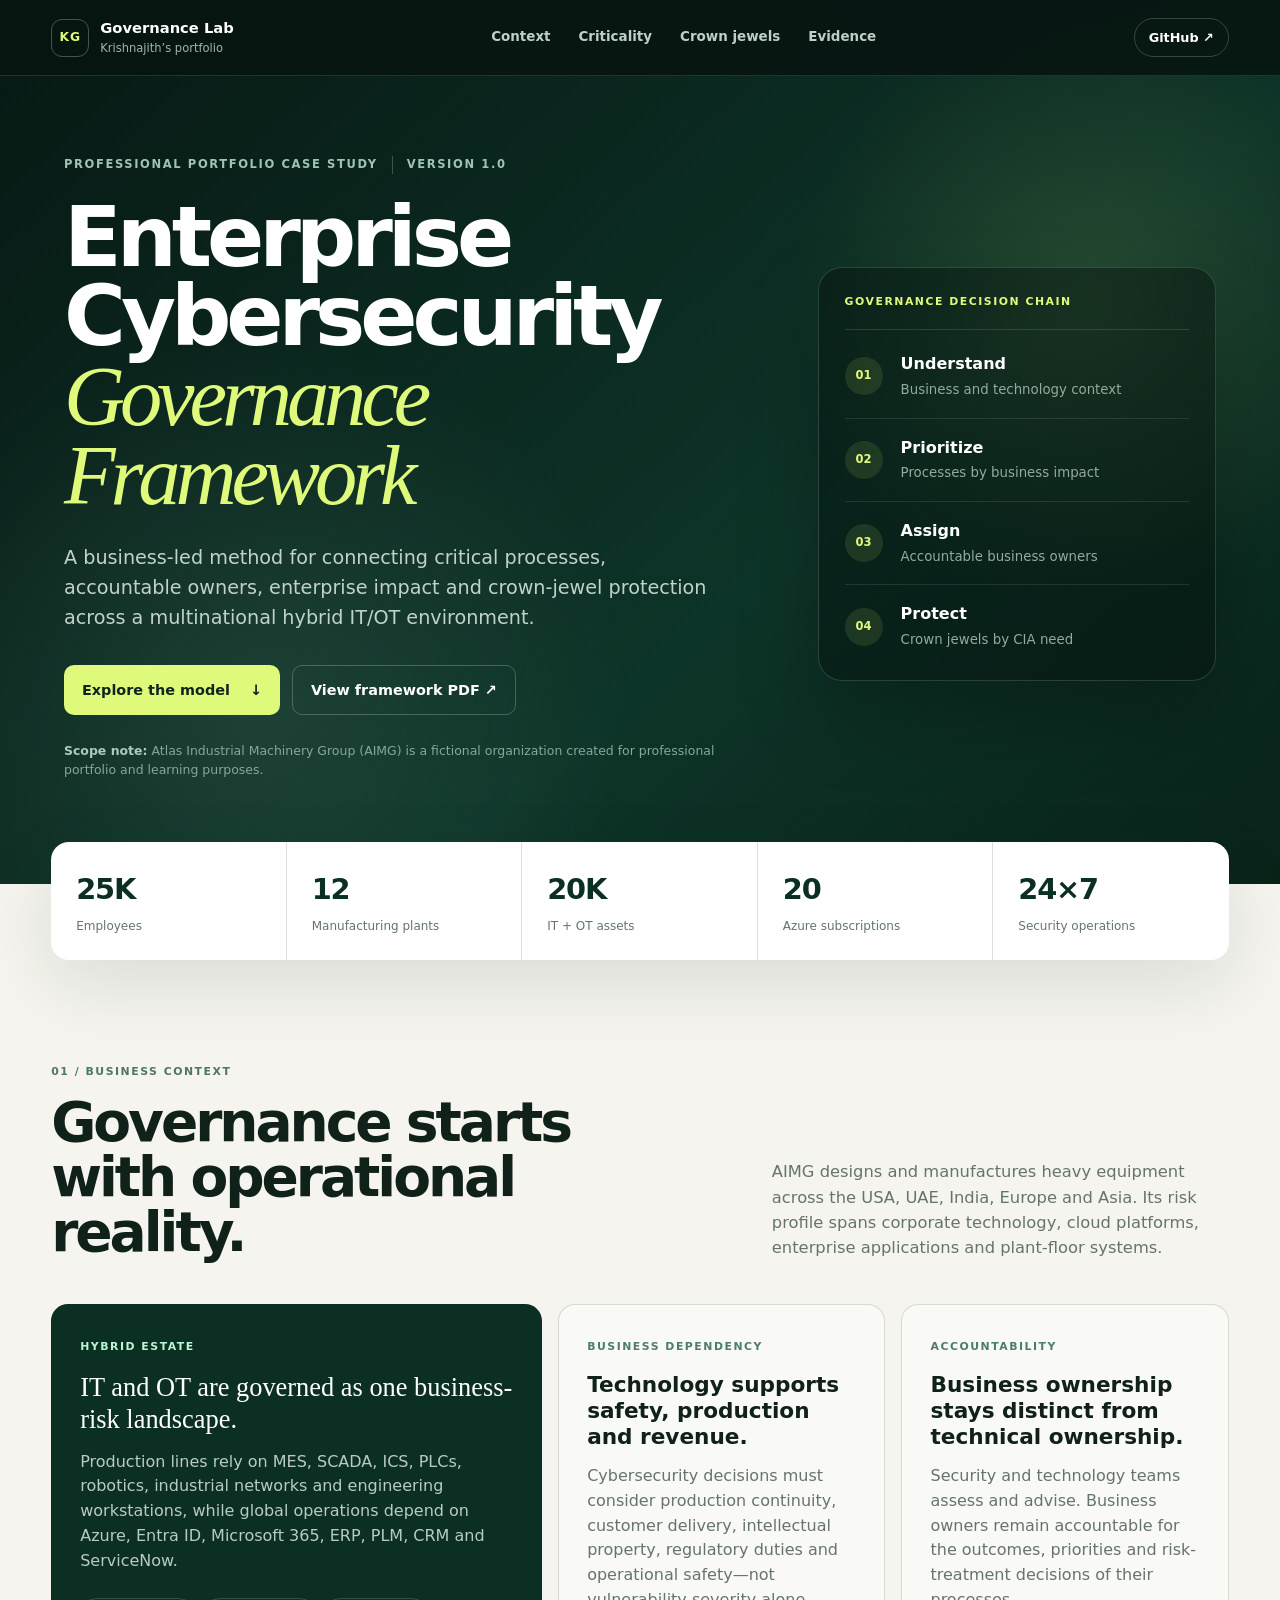
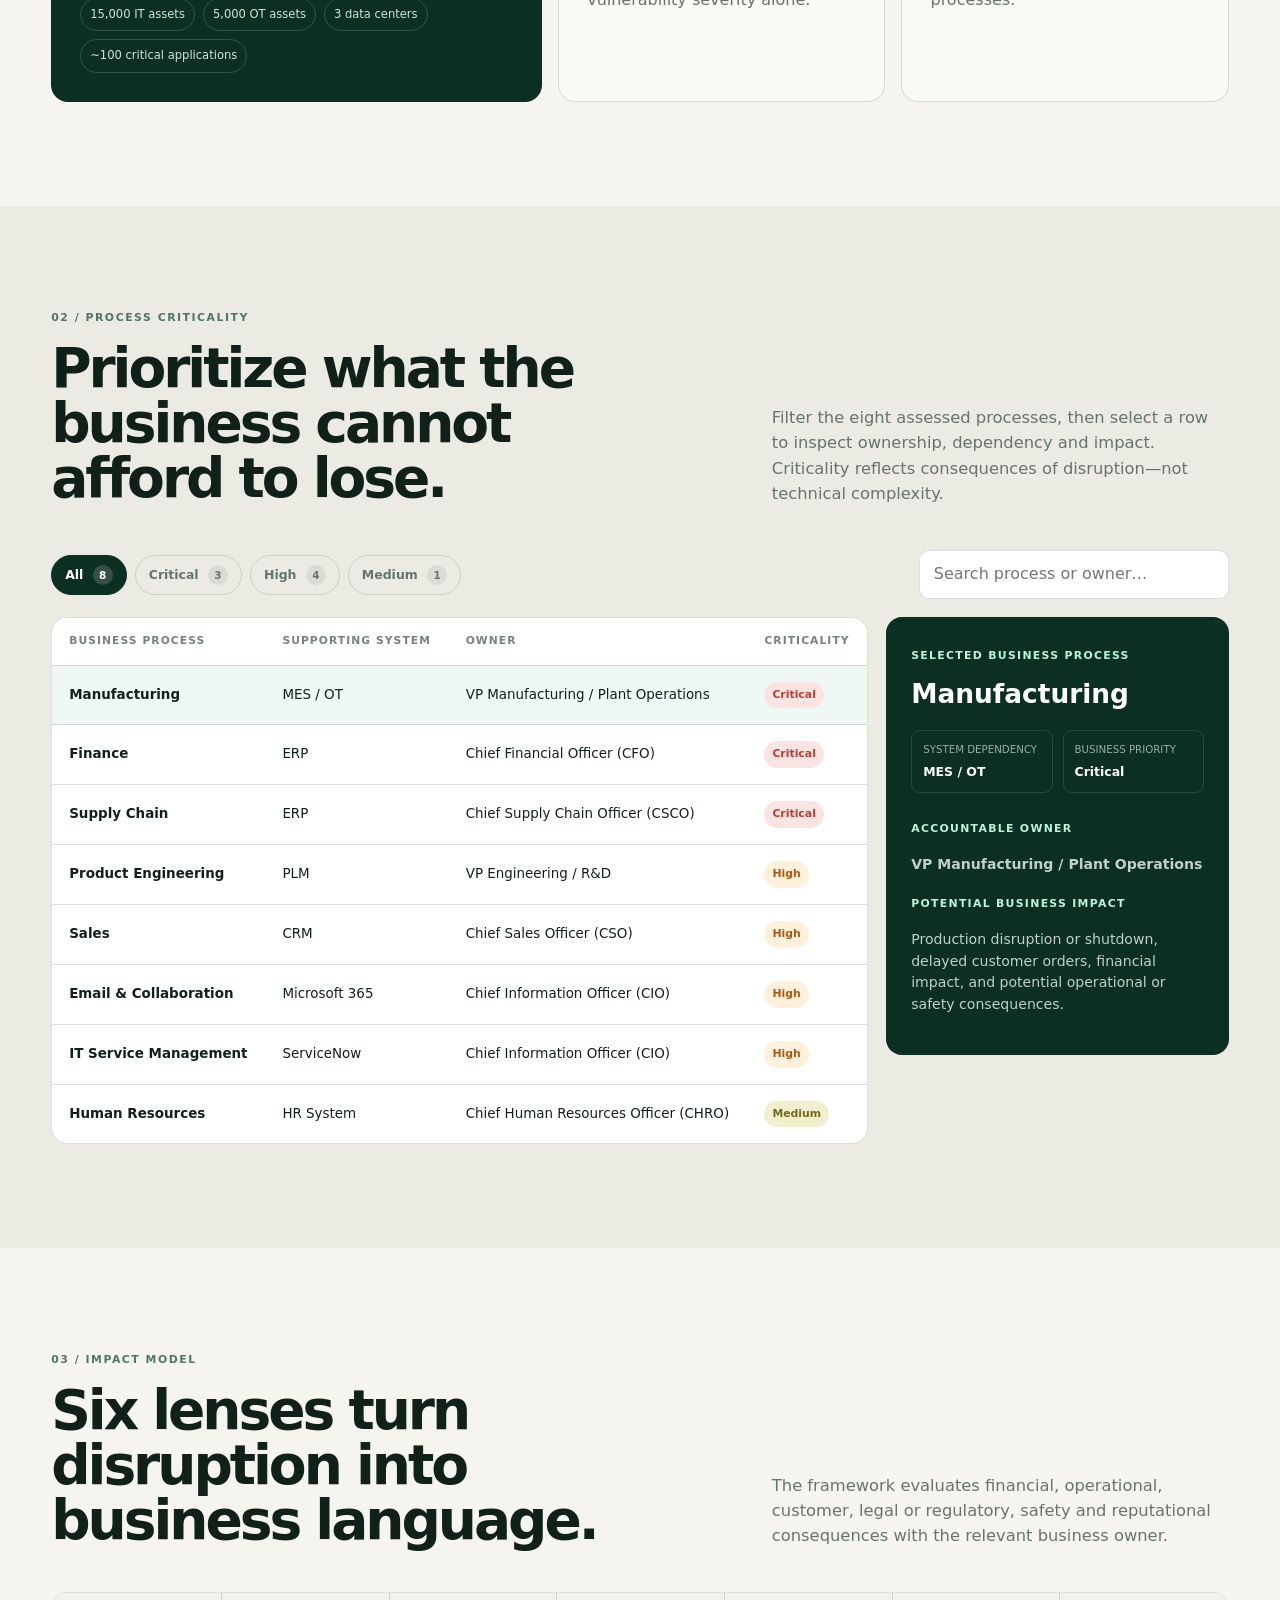
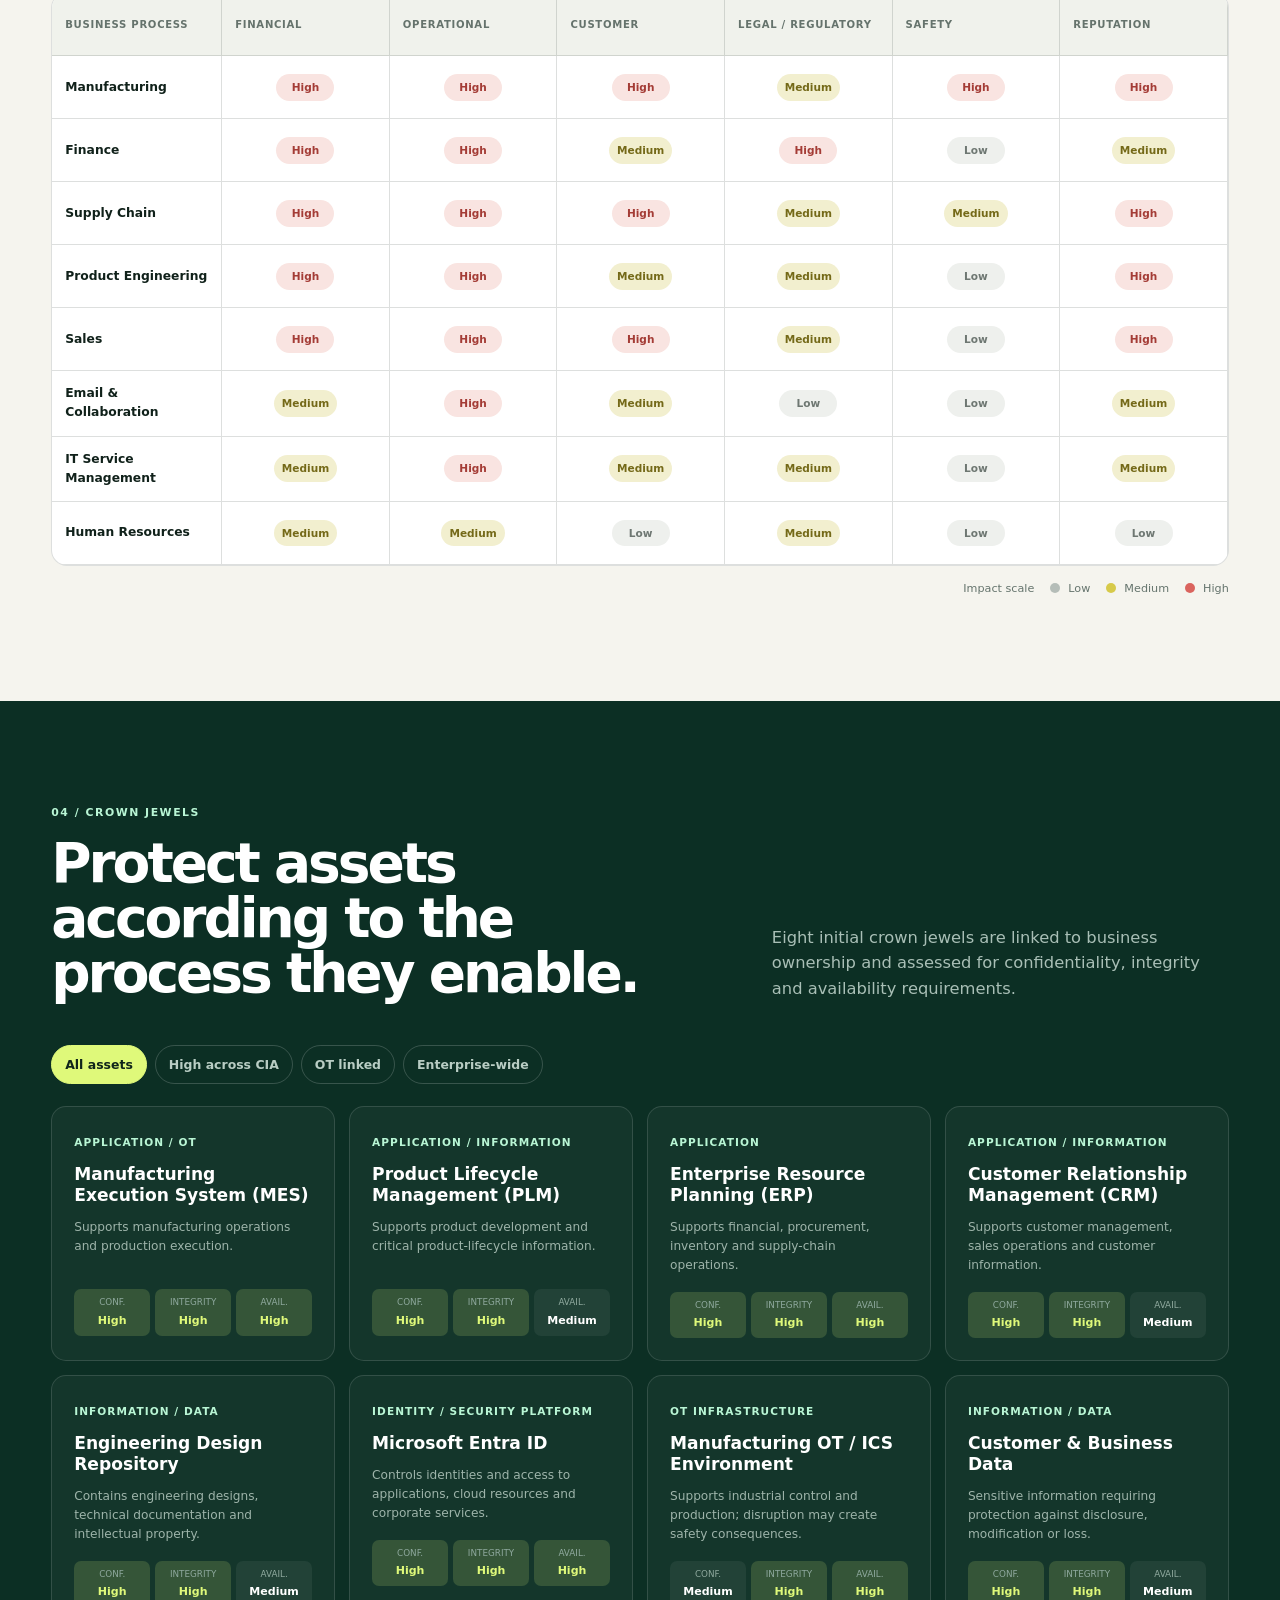
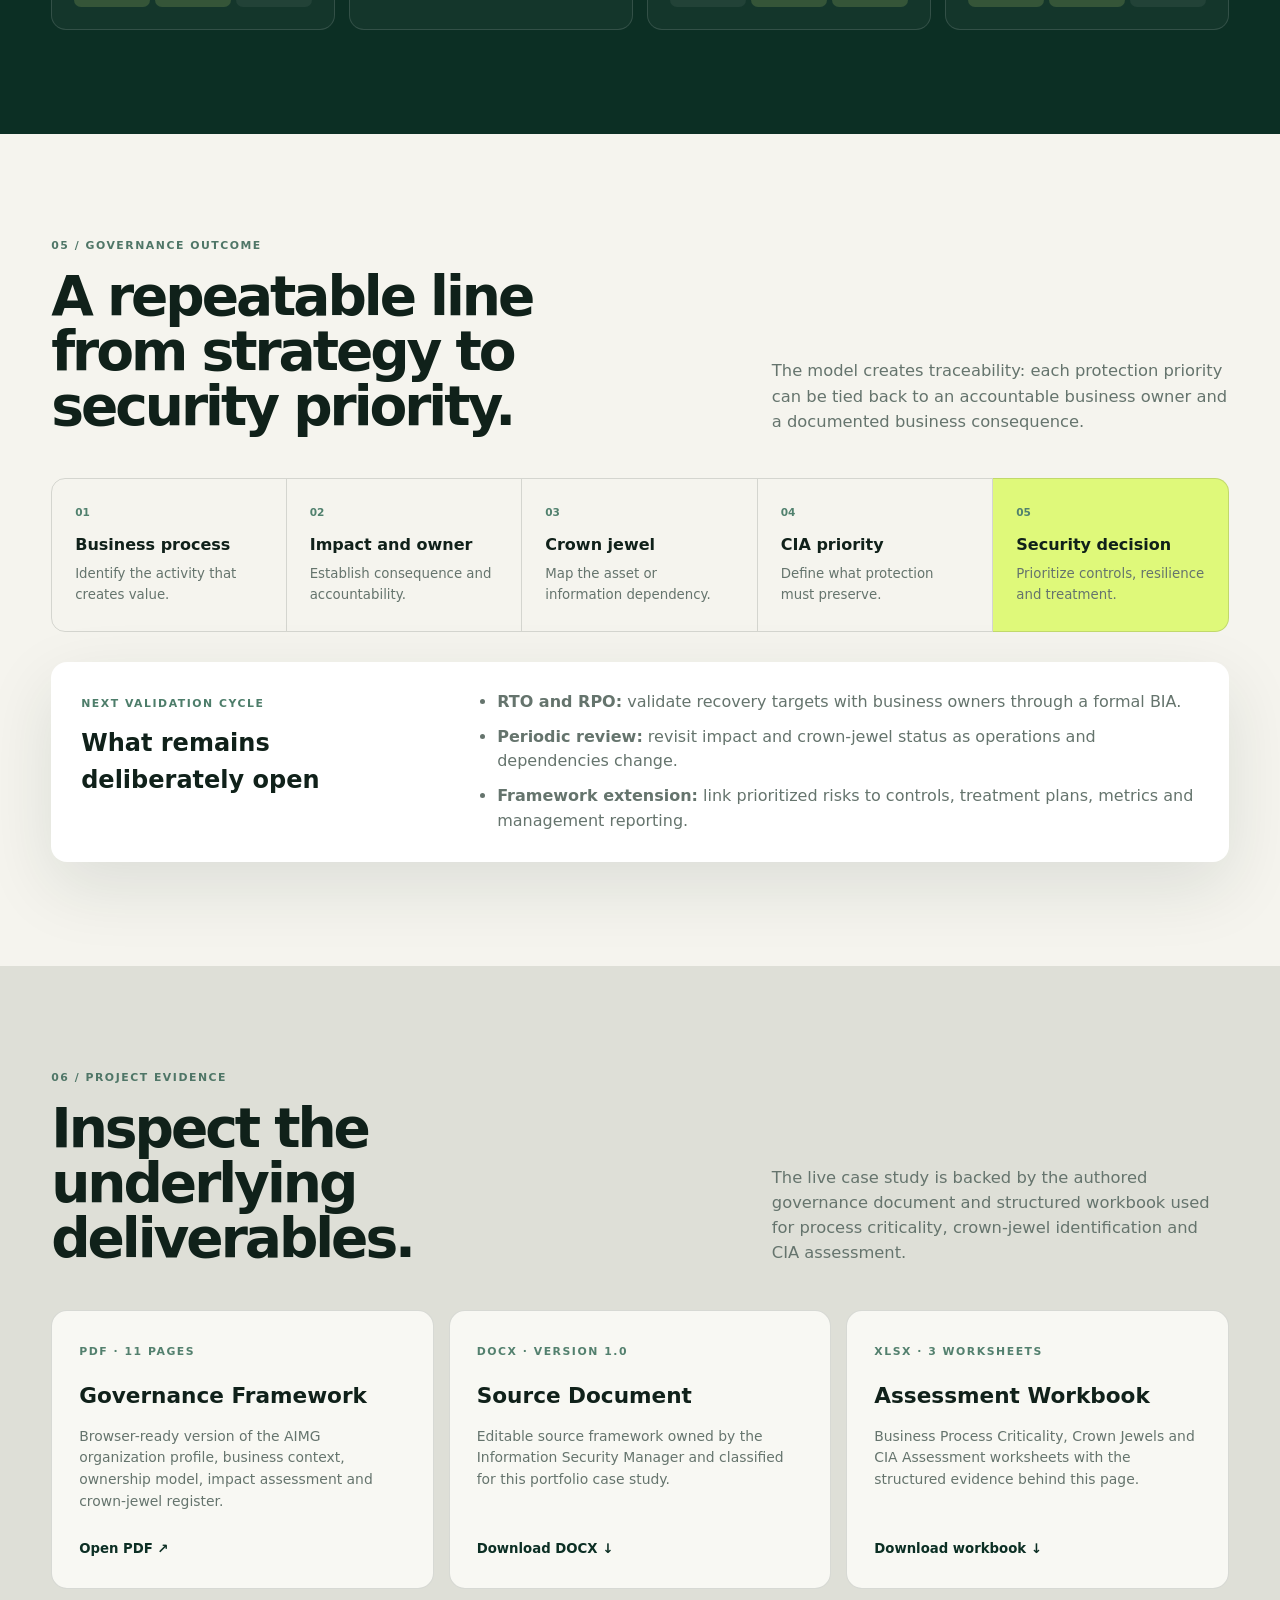
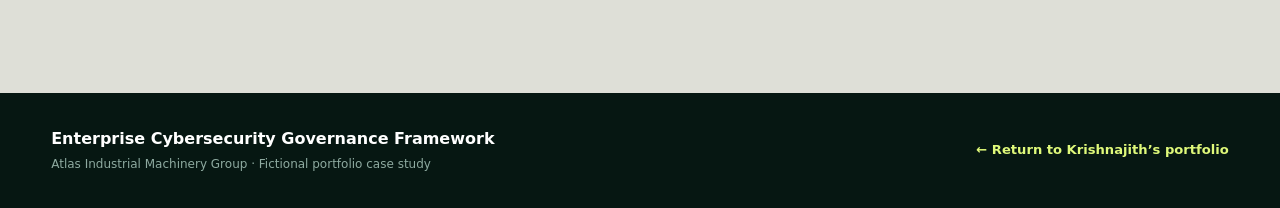
==== enterprise-cybersecurity-governance-framework/index.html @ 05ca14bf "Deploy AIMG cybersecurity governance case study" ====
<!doctype html>
<html lang="en">
<head>
  <meta charset="utf-8">
  <meta name="viewport" content="width=device-width, initial-scale=1">
  <meta name="description" content="Interactive enterprise cybersecurity governance case study for Atlas Industrial Machinery Group, a fictional multinational manufacturer with hybrid IT and OT operations.">
  <meta name="theme-color" content="#081612">
  <title>Enterprise Cybersecurity Governance Framework | AIMG</title>
  <link rel="stylesheet" href="styles.css">
</head>
<body>
  <a class="skip-link" href="#main">Skip to content</a>
  <header class="site-header">
    <a class="brand" href="../" aria-label="Return to Krishnajith's portfolio">
      <span class="brand-mark" aria-hidden="true">KG</span>
      <span><strong>Governance Lab</strong><small>Krishnajith’s portfolio</small></span>
    </a>
    <nav aria-label="Project navigation">
      <a href="#context">Context</a>
      <a href="#criticality">Criticality</a>
      <a href="#crown-jewels">Crown jewels</a>
      <a href="#evidence">Evidence</a>
    </nav>
    <a class="header-link" href="https://github.com/krishnajith-stack/krishnajith-cybersecurity-portfolio/tree/main/enterprise-cybersecurity-governance-framework" target="_blank" rel="noopener">GitHub ↗</a>
  </header>

  <main id="main">
    <section class="hero">
      <div class="hero-copy">
        <div class="eyebrow"><span>Professional portfolio case study</span><span>Version 1.0</span></div>
        <h1>Enterprise Cybersecurity <em>Governance Framework</em></h1>
        <p class="lede">A business-led method for connecting critical processes, accountable owners, enterprise impact and crown-jewel protection across a multinational hybrid IT/OT environment.</p>
        <div class="hero-actions">
          <a class="button primary" href="#criticality">Explore the model <span aria-hidden="true">↓</span></a>
          <a class="button secondary" href="evidence/AIMG_Enterprise_Cybersecurity_Governance_Framework_v1.0.pdf" target="_blank">View framework PDF ↗</a>
        </div>
        <p class="disclosure"><strong>Scope note:</strong> Atlas Industrial Machinery Group (AIMG) is a fictional organization created for professional portfolio and learning purposes.</p>
      </div>
      <aside class="hero-panel" aria-label="Framework summary">
        <div class="panel-label">Governance decision chain</div>
        <ol class="decision-chain">
          <li><span>01</span><div><strong>Understand</strong><small>Business and technology context</small></div></li>
          <li><span>02</span><div><strong>Prioritize</strong><small>Processes by business impact</small></div></li>
          <li><span>03</span><div><strong>Assign</strong><small>Accountable business owners</small></div></li>
          <li><span>04</span><div><strong>Protect</strong><small>Crown jewels by CIA need</small></div></li>
        </ol>
      </aside>
    </section>

    <section class="metrics" aria-label="Organization facts">
      <div><strong>25K</strong><span>Employees</span></div>
      <div><strong>12</strong><span>Manufacturing plants</span></div>
      <div><strong>20K</strong><span>IT + OT assets</span></div>
      <div><strong>20</strong><span>Azure subscriptions</span></div>
      <div><strong>24×7</strong><span>Security operations</span></div>
    </section>

    <section class="section" id="context">
      <div class="section-heading">
        <div><span class="section-index">01 / Business context</span><h2>Governance starts with operational reality.</h2></div>
        <p>AIMG designs and manufactures heavy equipment across the USA, UAE, India, Europe and Asia. Its risk profile spans corporate technology, cloud platforms, enterprise applications and plant-floor systems.</p>
      </div>
      <div class="context-grid">
        <article class="context-card featured">
          <span class="card-kicker">Hybrid estate</span>
          <h3>IT and OT are governed as one business-risk landscape.</h3>
          <p>Production lines rely on MES, SCADA, ICS, PLCs, robotics, industrial networks and engineering workstations, while global operations depend on Azure, Entra ID, Microsoft 365, ERP, PLM, CRM and ServiceNow.</p>
          <div class="tag-list"><span>15,000 IT assets</span><span>5,000 OT assets</span><span>3 data centers</span><span>~100 critical applications</span></div>
        </article>
        <article class="context-card">
          <span class="card-kicker">Business dependency</span>
          <h3>Technology supports safety, production and revenue.</h3>
          <p>Cybersecurity decisions must consider production continuity, customer delivery, intellectual property, regulatory duties and operational safety—not vulnerability severity alone.</p>
        </article>
        <article class="context-card">
          <span class="card-kicker">Accountability</span>
          <h3>Business ownership stays distinct from technical ownership.</h3>
          <p>Security and technology teams assess and advise. Business owners remain accountable for the outcomes, priorities and risk-treatment decisions of their processes.</p>
        </article>
      </div>
    </section>

    <section class="section tinted" id="criticality">
      <div class="section-heading">
        <div><span class="section-index">02 / Process criticality</span><h2>Prioritize what the business cannot afford to lose.</h2></div>
        <p>Filter the eight assessed processes, then select a row to inspect ownership, dependency and impact. Criticality reflects consequences of disruption—not technical complexity.</p>
      </div>
      <div class="toolbar" aria-label="Criticality filters">
        <div class="filter-group" role="group" aria-label="Filter processes by criticality">
          <button class="filter active" type="button" data-filter="All" aria-pressed="true">All <span>8</span></button>
          <button class="filter" type="button" data-filter="Critical" aria-pressed="false">Critical <span>3</span></button>
          <button class="filter" type="button" data-filter="High" aria-pressed="false">High <span>4</span></button>
          <button class="filter" type="button" data-filter="Medium" aria-pressed="false">Medium <span>1</span></button>
        </div>
        <label class="search"><span class="sr-only">Search processes</span><input id="process-search" type="search" placeholder="Search process or owner…" autocomplete="off"></label>
      </div>
      <div class="criticality-layout">
        <div class="table-wrap">
          <table>
            <thead><tr><th>Business process</th><th>Supporting system</th><th>Owner</th><th>Criticality</th></tr></thead>
            <tbody id="process-table"></tbody>
          </table>
          <p class="empty-state" id="empty-state" hidden>No processes match this view.</p>
        </div>
        <aside class="detail-panel" id="process-detail" aria-live="polite"></aside>
      </div>
    </section>

    <section class="section" id="impact">
      <div class="section-heading">
        <div><span class="section-index">03 / Impact model</span><h2>Six lenses turn disruption into business language.</h2></div>
        <p>The framework evaluates financial, operational, customer, legal or regulatory, safety and reputational consequences with the relevant business owner.</p>
      </div>
      <div class="impact-grid" id="impact-grid"></div>
      <div class="legend" aria-label="Impact scale"><span>Impact scale</span><i class="low"></i>Low<i class="medium"></i>Medium<i class="high"></i>High</div>
    </section>

    <section class="section dark-section" id="crown-jewels">
      <div class="section-heading">
        <div><span class="section-index">04 / Crown jewels</span><h2>Protect assets according to the process they enable.</h2></div>
        <p>Eight initial crown jewels are linked to business ownership and assessed for confidentiality, integrity and availability requirements.</p>
      </div>
      <div class="jewel-controls" role="group" aria-label="Filter crown jewels">
        <button class="jewel-filter active" type="button" data-jewel-filter="All" aria-pressed="true">All assets</button>
        <button class="jewel-filter" type="button" data-jewel-filter="Triple High" aria-pressed="false">High across CIA</button>
        <button class="jewel-filter" type="button" data-jewel-filter="OT" aria-pressed="false">OT linked</button>
        <button class="jewel-filter" type="button" data-jewel-filter="Enterprise-wide" aria-pressed="false">Enterprise-wide</button>
      </div>
      <div class="jewel-grid" id="jewel-grid"></div>
    </section>

    <section class="section">
      <div class="section-heading">
        <div><span class="section-index">05 / Governance outcome</span><h2>A repeatable line from strategy to security priority.</h2></div>
        <p>The model creates traceability: each protection priority can be tied back to an accountable business owner and a documented business consequence.</p>
      </div>
      <div class="outcome-flow" aria-label="Governance flow">
        <article><span>01</span><strong>Business process</strong><small>Identify the activity that creates value.</small></article>
        <article><span>02</span><strong>Impact and owner</strong><small>Establish consequence and accountability.</small></article>
        <article><span>03</span><strong>Crown jewel</strong><small>Map the asset or information dependency.</small></article>
        <article><span>04</span><strong>CIA priority</strong><small>Define what protection must preserve.</small></article>
        <article><span>05</span><strong>Security decision</strong><small>Prioritize controls, resilience and treatment.</small></article>
      </div>
      <div class="validation-card">
        <div><span class="card-kicker">Next validation cycle</span><h3>What remains deliberately open</h3></div>
        <ul>
          <li><strong>RTO and RPO:</strong> validate recovery targets with business owners through a formal BIA.</li>
          <li><strong>Periodic review:</strong> revisit impact and crown-jewel status as operations and dependencies change.</li>
          <li><strong>Framework extension:</strong> link prioritized risks to controls, treatment plans, metrics and management reporting.</li>
        </ul>
      </div>
    </section>

    <section class="section evidence" id="evidence">
      <div class="section-heading">
        <div><span class="section-index">06 / Project evidence</span><h2>Inspect the underlying deliverables.</h2></div>
        <p>The live case study is backed by the authored governance document and structured workbook used for process criticality, crown-jewel identification and CIA assessment.</p>
      </div>
      <div class="evidence-grid">
        <a class="evidence-card" href="evidence/AIMG_Enterprise_Cybersecurity_Governance_Framework_v1.0.pdf" target="_blank">
          <span class="file-type">PDF · 11 pages</span><h3>Governance Framework</h3><p>Browser-ready version of the AIMG organization profile, business context, ownership model, impact assessment and crown-jewel register.</p><strong>Open PDF ↗</strong>
        </a>
        <a class="evidence-card" href="evidence/AIMG_Enterprise_Cybersecurity_Governance_Framework_v1.0.docx" download>
          <span class="file-type">DOCX · Version 1.0</span><h3>Source Document</h3><p>Editable source framework owned by the Information Security Manager and classified for this portfolio case study.</p><strong>Download DOCX ↓</strong>
        </a>
        <a class="evidence-card" href="evidence/AIMG_Business_Process_Criticality.xlsx" download>
          <span class="file-type">XLSX · 3 worksheets</span><h3>Assessment Workbook</h3><p>Business Process Criticality, Crown Jewels and CIA Assessment worksheets with the structured evidence behind this page.</p><strong>Download workbook ↓</strong>
        </a>
      </div>
    </section>
  </main>

  <footer>
    <div><strong>Enterprise Cybersecurity Governance Framework</strong><span>Atlas Industrial Machinery Group · Fictional portfolio case study</span></div>
    <a href="../">← Return to Krishnajith’s portfolio</a>
  </footer>
  <script src="app.js"></script>
</body>
</html>
---- enterprise-cybersecurity-governance-framework/styles.css ----
:root{--ink:#10211a;--muted:#65746d;--paper:#f5f4ee;--white:#fff;--forest:#0c2f24;--forest-2:#123f31;--mint:#b9f6d5;--lime:#dff97a;--gold:#f6c453;--line:rgba(16,33,26,.14);--critical:#bb3d36;--high:#d77a1f;--medium:#8a7b22;--shadow:0 24px 70px rgba(18,47,37,.11);--max:1240px}
*{box-sizing:border-box}html{scroll-behavior:smooth}body{margin:0;background:var(--paper);color:var(--ink);font-family:Inter,ui-sans-serif,system-ui,-apple-system,BlinkMacSystemFont,"Segoe UI",sans-serif;line-height:1.55}a{color:inherit;text-decoration:none}button,input{font:inherit}.skip-link{position:fixed;left:12px;top:-60px;z-index:100;background:var(--lime);padding:10px 14px;border-radius:8px}.skip-link:focus{top:12px}.site-header{height:76px;display:flex;align-items:center;justify-content:space-between;gap:24px;padding:0 max(4vw,24px);border-bottom:1px solid rgba(255,255,255,.12);background:rgba(8,22,18,.94);backdrop-filter:blur(18px);color:#fff;position:absolute;top:0;left:0;right:0;z-index:20}.brand{display:flex;align-items:center;gap:11px}.brand-mark{display:grid;place-items:center;width:38px;height:38px;border:1px solid rgba(255,255,255,.26);border-radius:11px;color:var(--lime);font-size:.77rem;font-weight:900;letter-spacing:.08em}.brand strong,.brand small{display:block}.brand strong{font-size:.92rem}.brand small{color:#9fb5ac;font-size:.72rem}.site-header nav{display:flex;gap:28px;color:#bdd0c8;font-size:.84rem;font-weight:700}.site-header nav a:hover{color:var(--lime)}.header-link{border:1px solid rgba(255,255,255,.2);border-radius:999px;padding:9px 14px;font-size:.8rem;font-weight:800}.hero{min-height:760px;padding:156px max(5vw,32px) 92px;display:grid;grid-template-columns:minmax(0,1.25fr) minmax(330px,.75fr);gap:7vw;align-items:center;color:#fff;background:radial-gradient(circle at 85% 35%,rgba(223,249,122,.12),transparent 24%),radial-gradient(circle at 20% 80%,rgba(185,246,213,.1),transparent 30%),linear-gradient(138deg,#071813 0%,#0d3428 62%,#092319 100%);overflow:hidden}.hero-copy{max-width:850px}.eyebrow{display:flex;gap:14px;align-items:center;color:#9fc3b4;text-transform:uppercase;letter-spacing:.14em;font-size:.72rem;font-weight:850}.eyebrow span+span{border-left:1px solid rgba(255,255,255,.22);padding-left:14px}.hero h1{font-size:clamp(3.25rem,6.6vw,6.7rem);line-height:.94;letter-spacing:-.06em;margin:24px 0 28px;max-width:920px}.hero h1 em{font-family:Georgia,"Times New Roman",serif;font-weight:400;color:var(--lime)}.lede{font-size:clamp(1.03rem,1.5vw,1.25rem);max-width:760px;color:#c1d2cb}.hero-actions{display:flex;gap:12px;flex-wrap:wrap;margin:32px 0 26px}.button{display:inline-flex;gap:20px;align-items:center;justify-content:center;padding:13px 18px;border-radius:10px;font-weight:850;font-size:.9rem}.button.primary{background:var(--lime);color:#10251b}.button.secondary{border:1px solid rgba(255,255,255,.22);color:#fff}.disclosure{font-size:.78rem;color:#88a69a;max-width:680px}.disclosure strong{color:#aec9bd}.hero-panel{border:1px solid rgba(255,255,255,.15);border-radius:24px;padding:26px;background:rgba(3,14,10,.42);box-shadow:0 35px 80px rgba(0,0,0,.22)}.panel-label,.card-kicker,.section-index,.file-type{text-transform:uppercase;letter-spacing:.14em;font-size:.68rem;font-weight:900}.panel-label{color:var(--lime);padding-bottom:18px;border-bottom:1px solid rgba(255,255,255,.13)}.decision-chain{list-style:none;padding:5px 0 0;margin:0}.decision-chain li{display:grid;grid-template-columns:42px 1fr;gap:14px;align-items:center;padding:17px 0;border-bottom:1px solid rgba(255,255,255,.1)}.decision-chain li:last-child{border-bottom:0;padding-bottom:3px}.decision-chain li>span{display:grid;place-items:center;width:38px;height:38px;border-radius:50%;background:rgba(223,249,122,.1);color:var(--lime);font-size:.72rem;font-weight:900}.decision-chain strong,.decision-chain small{display:block}.decision-chain small{color:#92aa9f;margin-top:3px}.metrics{width:min(var(--max),92%);margin:-42px auto 0;position:relative;z-index:5;display:grid;grid-template-columns:repeat(5,1fr);background:#fff;border-radius:18px;box-shadow:var(--shadow);overflow:hidden}.metrics div{padding:25px;border-right:1px solid var(--line)}.metrics div:last-child{border:0}.metrics strong,.metrics span{display:block}.metrics strong{font-size:1.8rem;letter-spacing:-.04em;color:var(--forest)}.metrics span{font-size:.75rem;color:var(--muted);margin-top:5px}.section{padding:104px max(4vw,24px);scroll-margin-top:20px}.section>*{width:min(var(--max),100%);margin-left:auto;margin-right:auto}.section-heading{display:grid;grid-template-columns:1.15fr .85fr;gap:8vw;align-items:end;margin-bottom:44px}.section-index{display:block;color:#4f7667;margin-bottom:14px}.section-heading h2{font-size:clamp(2.3rem,4.3vw,4.7rem);line-height:1;letter-spacing:-.055em;margin:0}.section-heading p{color:var(--muted);font-size:1.02rem;margin:0;max-width:600px}.context-grid{display:grid;grid-template-columns:1.5fr 1fr 1fr;gap:16px}.context-card{padding:28px;border:1px solid var(--line);border-radius:17px;background:rgba(255,255,255,.42)}.context-card.featured{background:var(--forest);color:#fff}.card-kicker{color:#4d7d6a}.featured .card-kicker{color:var(--mint)}.context-card h3{font-size:1.35rem;line-height:1.2;margin:14px 0}.featured h3{font-family:Georgia,"Times New Roman",serif;font-weight:400;font-size:1.65rem}.context-card p{color:var(--muted);margin:0}.featured p{color:#b8cbc3}.tag-list{display:flex;flex-wrap:wrap;gap:8px;margin-top:24px}.tag-list span{padding:7px 9px;border:1px solid rgba(255,255,255,.16);border-radius:999px;font-size:.72rem;color:#d2e2db}.tinted{background:#ecebe3}.toolbar{display:flex;justify-content:space-between;align-items:center;gap:18px;margin-bottom:18px}.filter-group{display:flex;gap:8px;flex-wrap:wrap}.filter,.jewel-filter{border:1px solid var(--line);border-radius:999px;background:transparent;padding:9px 13px;color:var(--muted);cursor:pointer;font-weight:800;font-size:.78rem}.filter span{display:inline-grid;place-items:center;margin-left:5px;width:20px;height:20px;border-radius:50%;background:rgba(16,33,26,.08);font-size:.65rem}.filter.active,.jewel-filter.active{background:var(--forest);border-color:var(--forest);color:#fff}.filter.active span{background:rgba(255,255,255,.16)}.search input{width:min(310px,70vw);padding:11px 14px;border:1px solid var(--line);border-radius:10px;background:#fff;color:var(--ink);outline:none}.search input:focus{border-color:#3f8068;box-shadow:0 0 0 3px rgba(63,128,104,.13)}.criticality-layout{display:grid;grid-template-columns:minmax(0,1.55fr) minmax(300px,.65fr);gap:18px;align-items:start}.table-wrap{background:#fff;border:1px solid var(--line);border-radius:16px;overflow:auto}table{width:100%;border-collapse:collapse;min-width:760px}th{text-align:left;padding:15px 17px;color:#76827c;font-size:.67rem;text-transform:uppercase;letter-spacing:.1em;border-bottom:1px solid var(--line)}td{padding:16px 17px;border-bottom:1px solid var(--line);font-size:.84rem}tbody tr{cursor:pointer;transition:.15s}tbody tr:hover,tbody tr.selected{background:#eff8f2}tbody tr:last-child td{border:0}.criticality-badge{display:inline-block;padding:5px 8px;border-radius:999px;font-size:.68rem;font-weight:900}.criticality-badge.critical{background:#f9e4e1;color:var(--critical)}.criticality-badge.high{background:#fff0dc;color:#a75b14}.criticality-badge.medium{background:#f2efcf;color:#746918}.empty-state{padding:24px;color:var(--muted)}.detail-panel{position:sticky;top:18px;border-radius:16px;padding:25px;background:var(--forest);color:#fff;min-height:310px}.detail-panel .detail-label{color:var(--mint);font-size:.68rem;text-transform:uppercase;letter-spacing:.12em;font-weight:900}.detail-panel h3{font-size:1.65rem;line-height:1.1;margin:12px 0}.detail-meta{display:grid;grid-template-columns:1fr 1fr;gap:10px;margin:22px 0}.detail-meta div{padding:11px;border:1px solid rgba(255,255,255,.12);border-radius:9px}.detail-meta span,.detail-meta strong{display:block}.detail-meta span{font-size:.64rem;color:#94afa3;text-transform:uppercase}.detail-meta strong{font-size:.78rem;margin-top:4px}.detail-panel p{color:#c0d1ca;font-size:.88rem}.impact-grid{display:grid;grid-template-columns:170px repeat(6,1fr);border:1px solid var(--line);border-radius:16px;overflow:hidden;background:#fff}.impact-cell{min-height:63px;padding:13px;border-right:1px solid var(--line);border-bottom:1px solid var(--line);display:flex;align-items:center;font-size:.77rem}.impact-cell.header{background:#f0f2ec;color:#65736c;font-size:.63rem;text-transform:uppercase;letter-spacing:.07em;font-weight:900}.impact-cell.process{font-weight:850}.impact-cell.value{justify-content:center}.impact-cell.value span{display:inline-flex;justify-content:center;min-width:58px;border-radius:999px;padding:5px 8px;font-size:.66rem;font-weight:900}.impact-cell.value.low span{background:#eef0ed;color:#6e7772}.impact-cell.value.medium span{background:#f2efcf;color:#746918}.impact-cell.value.high span{background:#f9e4e1;color:#a43c36}.legend{display:flex;justify-content:flex-end;align-items:center;gap:8px;margin-top:14px;color:var(--muted);font-size:.7rem}.legend i{width:10px;height:10px;border-radius:50%;margin-left:8px}.legend .low{background:#b5bdb8}.legend .medium{background:#d7ca4a}.legend .high{background:#da645e}.dark-section{background:var(--forest);color:#fff}.dark-section .section-index{color:var(--mint)}.dark-section .section-heading p{color:#a9bfb6}.jewel-controls{display:flex;gap:8px;flex-wrap:wrap;margin-bottom:22px}.jewel-filter{border-color:rgba(255,255,255,.18);color:#b9cdc4}.jewel-filter.active{background:var(--lime);border-color:var(--lime);color:#10251b}.jewel-grid{display:grid;grid-template-columns:repeat(4,1fr);gap:14px}.jewel-card{border:1px solid rgba(255,255,255,.13);border-radius:15px;padding:22px;background:rgba(255,255,255,.035)}.jewel-card .asset-type{color:var(--mint);font-size:.66rem;text-transform:uppercase;letter-spacing:.1em;font-weight:900}.jewel-card h3{font-size:1.07rem;line-height:1.22;margin:10px 0 8px}.jewel-card p{font-size:.76rem;color:#9eb4aa;min-height:54px}.cia-row{display:grid;grid-template-columns:repeat(3,1fr);gap:5px;margin-top:17px}.cia-row div{padding:7px 5px;text-align:center;border-radius:7px;background:rgba(255,255,255,.06)}.cia-row span,.cia-row strong{display:block}.cia-row span{font-size:.55rem;color:#8fa99e;text-transform:uppercase}.cia-row strong{font-size:.69rem;margin-top:2px}.cia-row div.high{background:rgba(223,249,122,.16);color:var(--lime)}.outcome-flow{display:grid;grid-template-columns:repeat(5,1fr);gap:0;margin-top:12px}.outcome-flow article{position:relative;padding:25px 23px;border-top:1px solid var(--line);border-bottom:1px solid var(--line);border-right:1px solid var(--line)}.outcome-flow article:first-child{border-left:1px solid var(--line);border-radius:14px 0 0 14px}.outcome-flow article:last-child{border-radius:0 14px 14px 0;background:var(--lime)}.outcome-flow span,.outcome-flow strong,.outcome-flow small{display:block}.outcome-flow span{font-size:.66rem;color:#51816e;font-weight:900}.outcome-flow strong{margin:12px 0 7px}.outcome-flow small{color:var(--muted)}.validation-card{margin-top:30px!important;padding:28px 30px;border-radius:16px;background:#fff;display:grid;grid-template-columns:.65fr 1.35fr;gap:50px;box-shadow:var(--shadow)}.validation-card h3{font-size:1.5rem;margin:10px 0}.validation-card ul{margin:0;padding-left:19px;color:var(--muted)}.validation-card li+li{margin-top:10px}.evidence{background:#dedfd7}.evidence-grid{display:grid;grid-template-columns:repeat(3,1fr);gap:15px}.evidence-card{padding:27px;border:1px solid var(--line);border-radius:16px;background:#f8f8f3;transition:.18s}.evidence-card:hover{transform:translateY(-4px);box-shadow:var(--shadow)}.evidence-card .file-type{color:#53806e}.evidence-card h3{font-size:1.35rem;margin:16px 0 10px}.evidence-card p{color:var(--muted);font-size:.87rem;min-height:96px}.evidence-card strong{font-size:.83rem;color:var(--forest)}footer{padding:34px max(4vw,24px);display:flex;justify-content:space-between;align-items:center;gap:30px;background:#061712;color:#fff}footer strong,footer span{display:block}footer span{color:#8eaaa0;font-size:.75rem;margin-top:4px}footer a{color:var(--lime);font-weight:800;font-size:.82rem}.sr-only{position:absolute;width:1px;height:1px;padding:0;margin:-1px;overflow:hidden;clip:rect(0,0,0,0);white-space:nowrap;border:0}
@media(max-width:1000px){.site-header nav{display:none}.hero{grid-template-columns:1fr;padding-top:135px}.hero-panel{max-width:600px}.metrics{grid-template-columns:repeat(3,1fr)}.context-grid{grid-template-columns:1fr 1fr}.context-card.featured{grid-column:1/-1}.criticality-layout{grid-template-columns:1fr}.detail-panel{position:static}.jewel-grid{grid-template-columns:repeat(2,1fr)}.outcome-flow{grid-template-columns:1fr 1fr}.outcome-flow article,.outcome-flow article:first-child,.outcome-flow article:last-child{border:1px solid var(--line);border-radius:10px}.impact-grid{overflow-x:auto;grid-template-columns:150px repeat(6,110px)}.section-heading{grid-template-columns:1fr;gap:20px}.validation-card{grid-template-columns:1fr;gap:15px}}
@media(max-width:680px){.site-header{height:68px;padding:0 16px}.header-link{padding:8px 11px}.brand small{display:none}.hero{padding:118px 20px 74px;min-height:auto}.hero h1{font-size:clamp(3rem,15vw,4.4rem)}.eyebrow span:last-child{display:none}.metrics{width:calc(100% - 28px);margin-top:-28px;grid-template-columns:1fr 1fr}.metrics div{padding:18px}.metrics div:nth-child(2n){border-right:0}.metrics div:last-child{grid-column:1/-1}.section{padding:78px 18px}.section-heading{margin-bottom:30px}.section-heading h2{font-size:2.5rem}.context-grid,.jewel-grid,.evidence-grid,.outcome-flow{grid-template-columns:1fr}.context-card.featured{grid-column:auto}.toolbar{align-items:stretch;flex-direction:column}.search input{width:100%}.detail-meta{grid-template-columns:1fr}.jewel-card p{min-height:auto}.validation-card{padding:23px}.evidence-card p{min-height:auto}footer{align-items:flex-start;flex-direction:column}.hero-actions .button{width:100%}}
@media(prefers-reduced-motion:reduce){html{scroll-behavior:auto}.evidence-card{transition:none}}
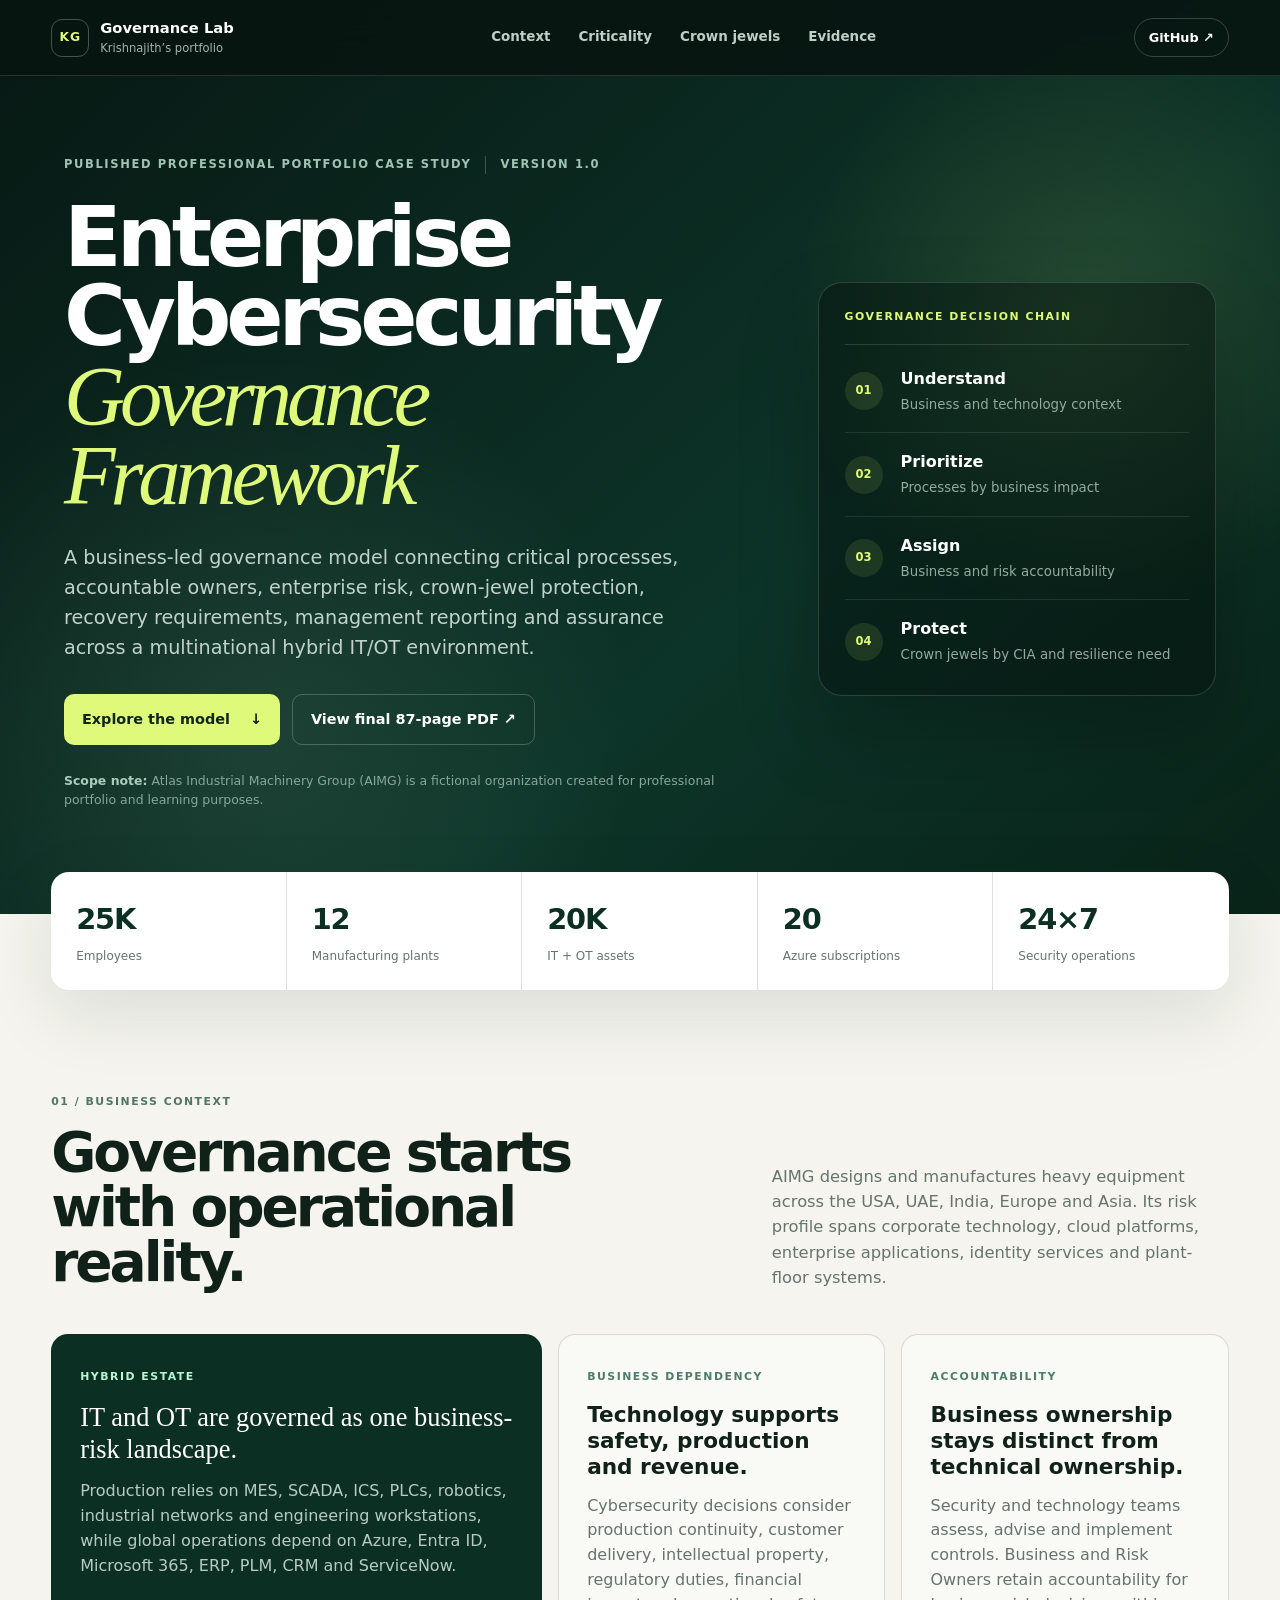
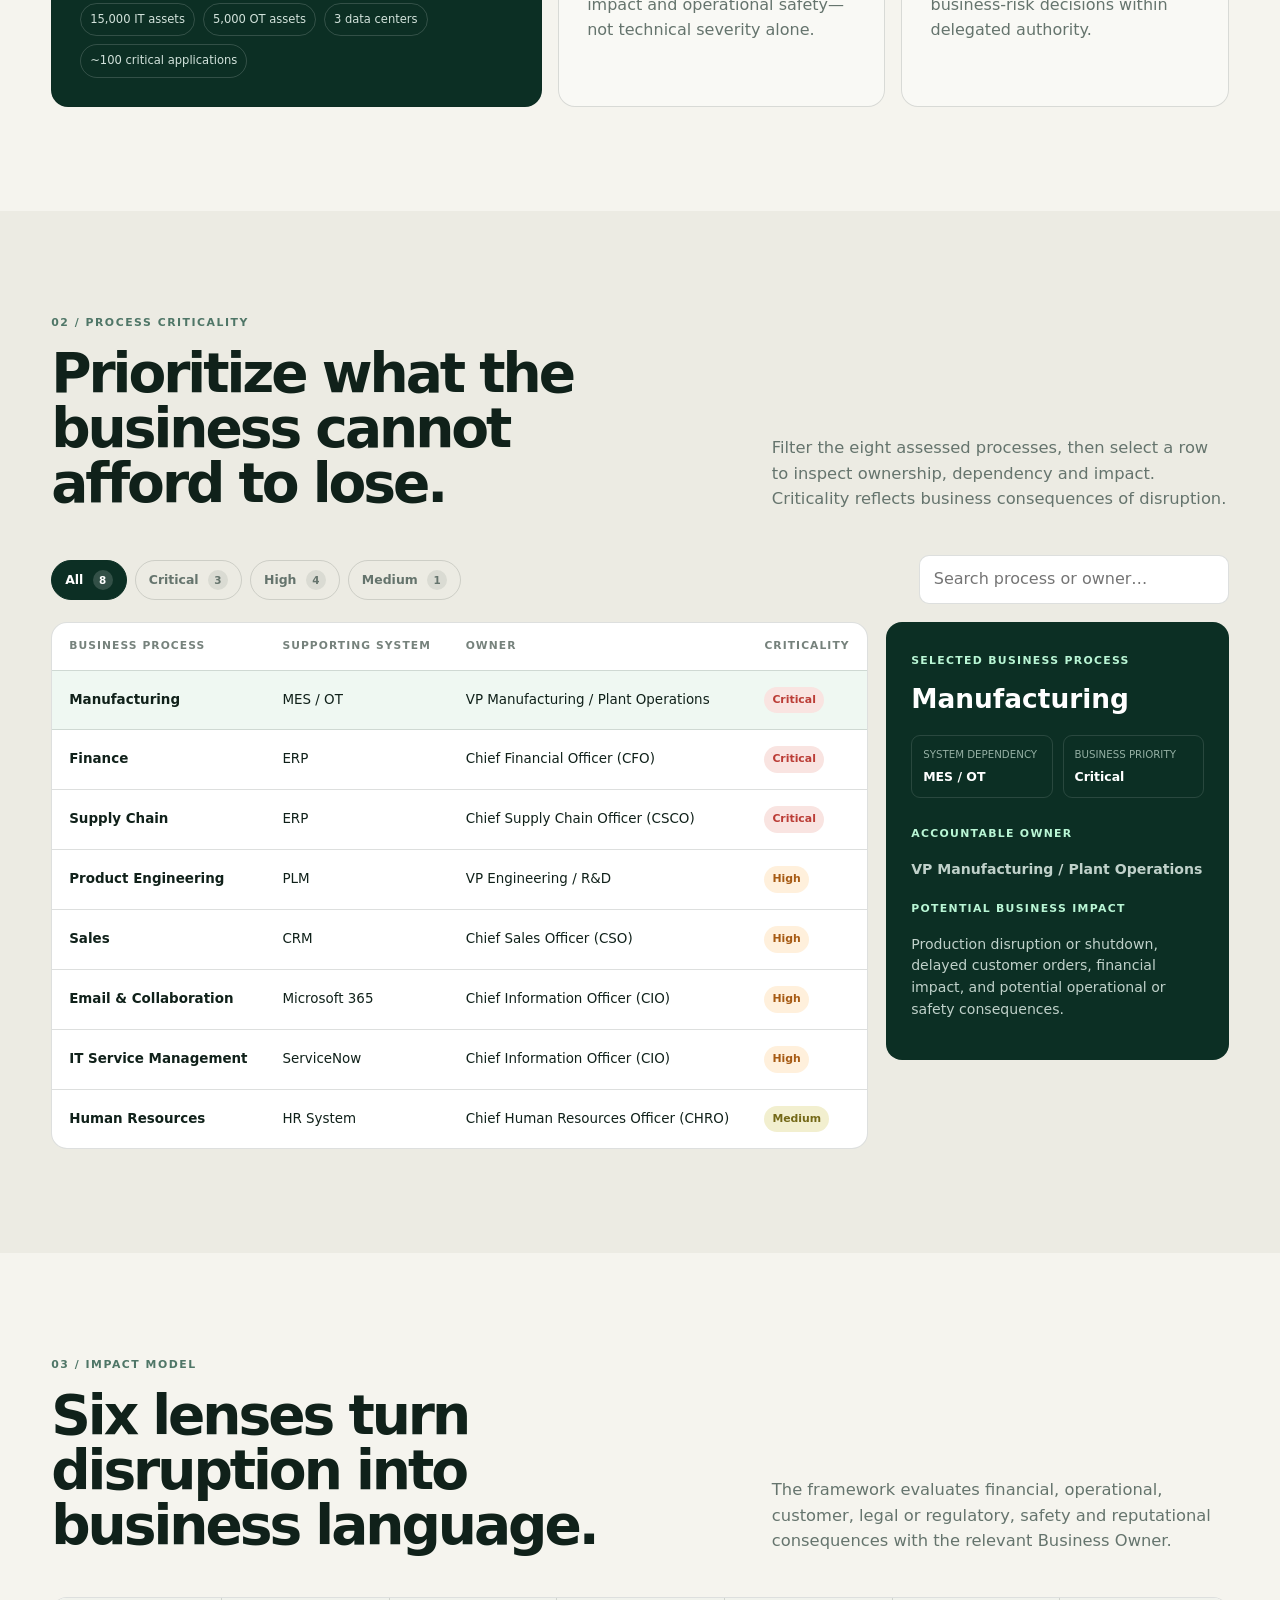
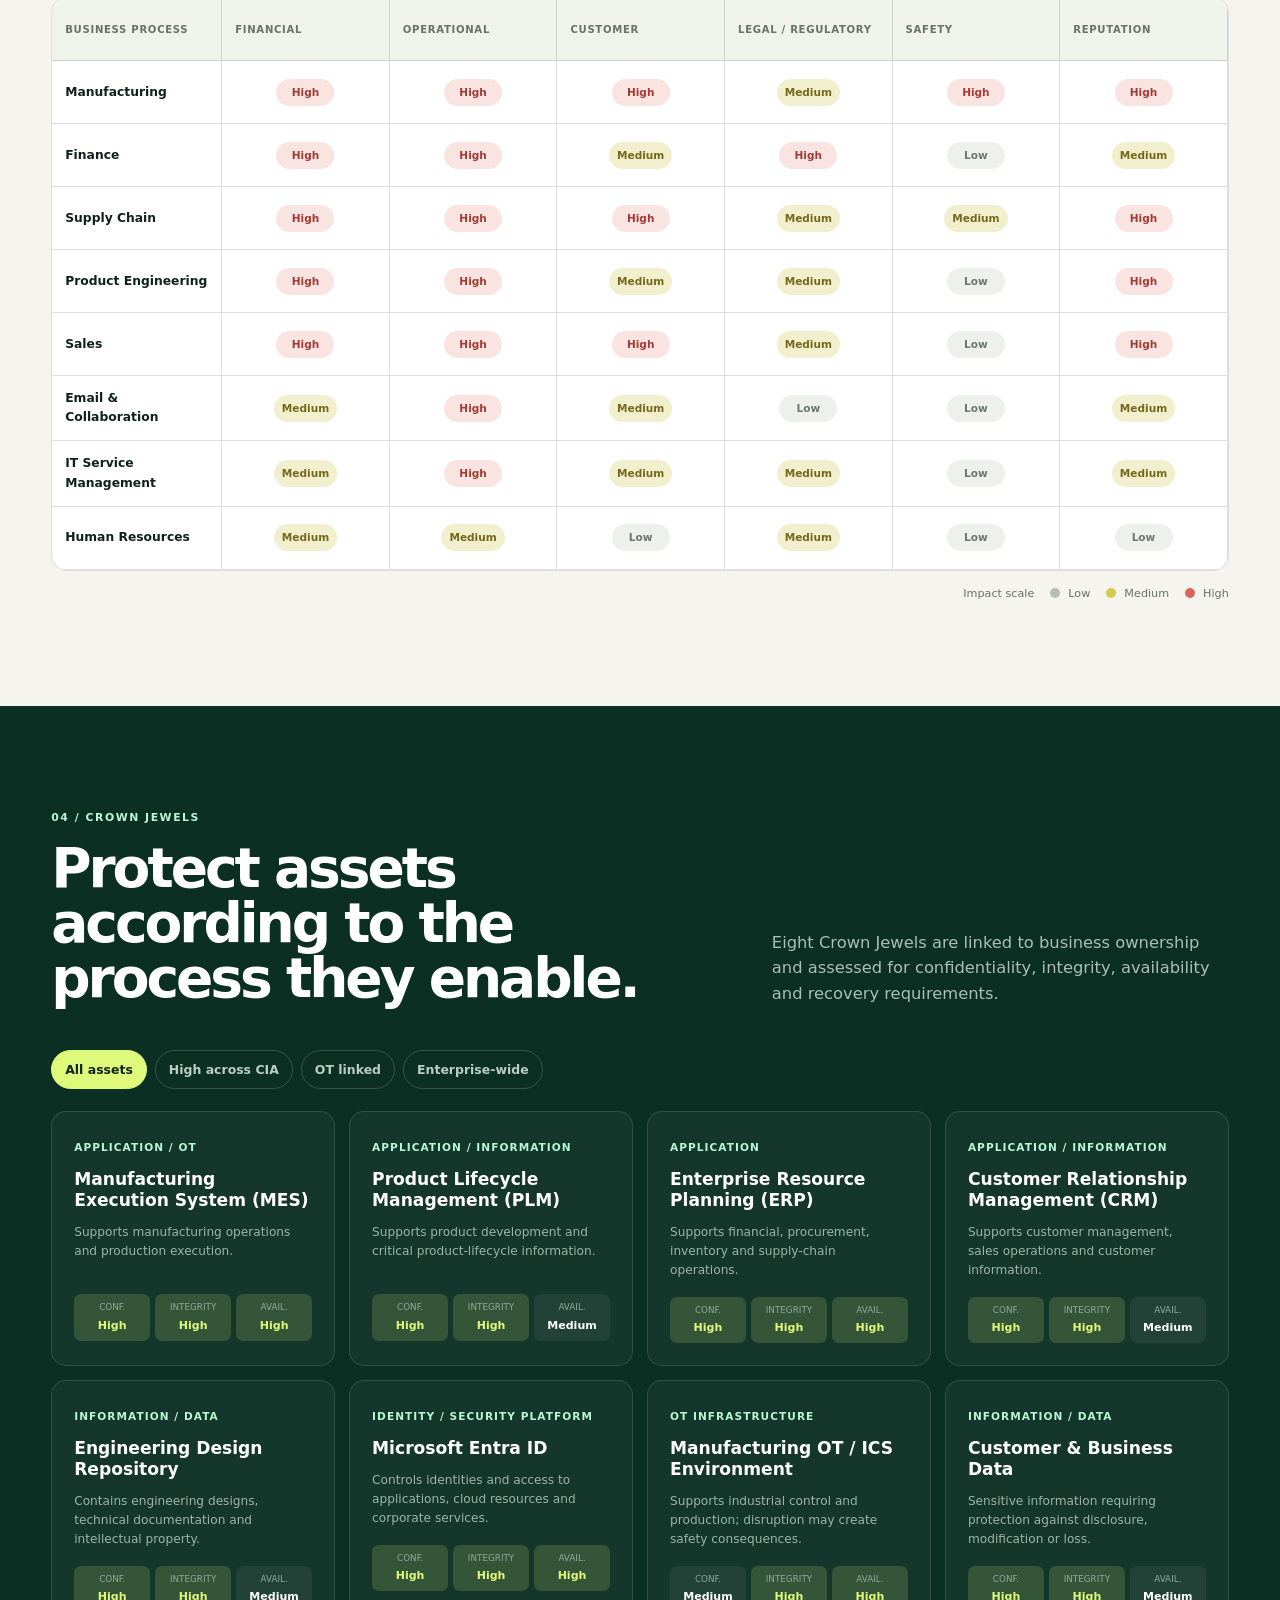
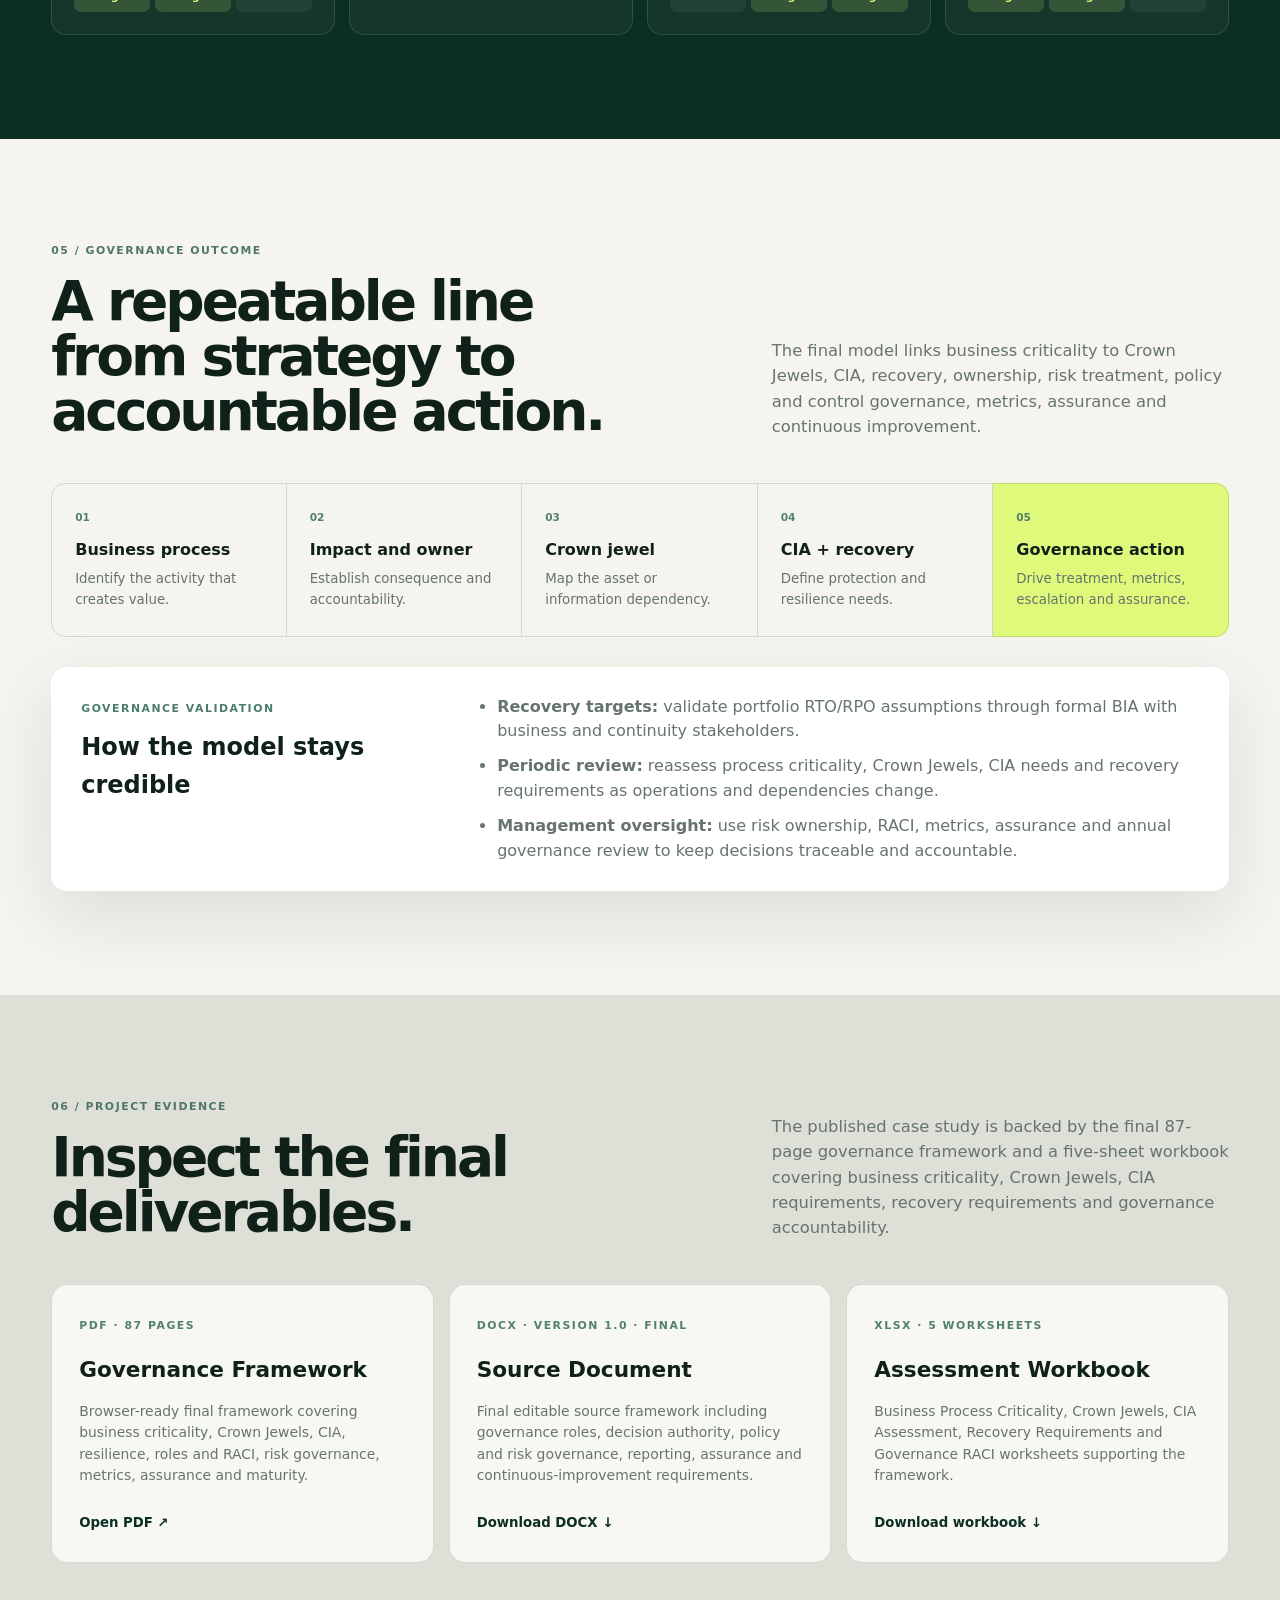
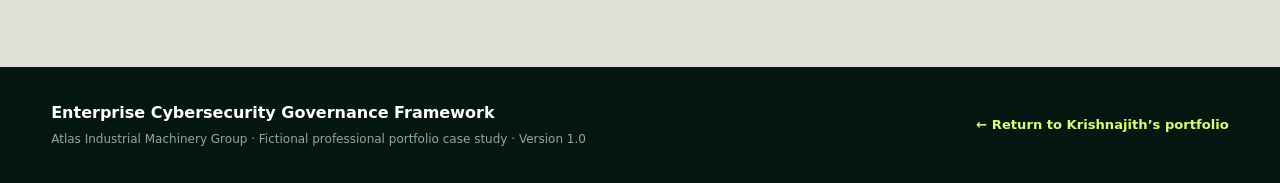
==== commit 4a5b4bb3: "Publish final AIMG cybersecurity governance framework" ====
--- a/enterprise-cybersecurity-governance-framework/index.html
+++ b/enterprise-cybersecurity-governance-framework/index.html
@@ -3,7 +3,7 @@
 <head>
   <meta charset="utf-8">
   <meta name="viewport" content="width=device-width, initial-scale=1">
-  <meta name="description" content="Interactive enterprise cybersecurity governance case study for Atlas Industrial Machinery Group, a fictional multinational manufacturer with hybrid IT and OT operations.">
+  <meta name="description" content="Final enterprise cybersecurity governance case study for Atlas Industrial Machinery Group (AIMG), a fictional multinational manufacturer with hybrid IT and OT operations.">
   <meta name="theme-color" content="#081612">
   <title>Enterprise Cybersecurity Governance Framework | AIMG</title>
   <link rel="stylesheet" href="styles.css">
@@ -27,12 +27,12 @@
   <main id="main">
     <section class="hero">
       <div class="hero-copy">
-        <div class="eyebrow"><span>Professional portfolio case study</span><span>Version 1.0</span></div>
+        <div class="eyebrow"><span>Published professional portfolio case study</span><span>Version 1.0</span></div>
         <h1>Enterprise Cybersecurity <em>Governance Framework</em></h1>
-        <p class="lede">A business-led method for connecting critical processes, accountable owners, enterprise impact and crown-jewel protection across a multinational hybrid IT/OT environment.</p>
+        <p class="lede">A business-led governance model connecting critical processes, accountable owners, enterprise risk, crown-jewel protection, recovery requirements, management reporting and assurance across a multinational hybrid IT/OT environment.</p>
         <div class="hero-actions">
           <a class="button primary" href="#criticality">Explore the model <span aria-hidden="true">↓</span></a>
-          <a class="button secondary" href="evidence/AIMG_Enterprise_Cybersecurity_Governance_Framework_v1.0.pdf" target="_blank">View framework PDF ↗</a>
+          <a class="button secondary" href="evidence/AIMG_Enterprise_Cybersecurity_Governance_Framework_v1.0.pdf" target="_blank" rel="noopener">View final 87-page PDF ↗</a>
         </div>
         <p class="disclosure"><strong>Scope note:</strong> Atlas Industrial Machinery Group (AIMG) is a fictional organization created for professional portfolio and learning purposes.</p>
       </div>
@@ -41,8 +41,8 @@
         <ol class="decision-chain">
           <li><span>01</span><div><strong>Understand</strong><small>Business and technology context</small></div></li>
           <li><span>02</span><div><strong>Prioritize</strong><small>Processes by business impact</small></div></li>
-          <li><span>03</span><div><strong>Assign</strong><small>Accountable business owners</small></div></li>
-          <li><span>04</span><div><strong>Protect</strong><small>Crown jewels by CIA need</small></div></li>
+          <li><span>03</span><div><strong>Assign</strong><small>Business and risk accountability</small></div></li>
+          <li><span>04</span><div><strong>Protect</strong><small>Crown jewels by CIA and resilience need</small></div></li>
         </ol>
       </aside>
     </section>
@@ -58,24 +58,24 @@
     <section class="section" id="context">
       <div class="section-heading">
         <div><span class="section-index">01 / Business context</span><h2>Governance starts with operational reality.</h2></div>
-        <p>AIMG designs and manufactures heavy equipment across the USA, UAE, India, Europe and Asia. Its risk profile spans corporate technology, cloud platforms, enterprise applications and plant-floor systems.</p>
+        <p>AIMG designs and manufactures heavy equipment across the USA, UAE, India, Europe and Asia. Its risk profile spans corporate technology, cloud platforms, enterprise applications, identity services and plant-floor systems.</p>
       </div>
       <div class="context-grid">
         <article class="context-card featured">
           <span class="card-kicker">Hybrid estate</span>
           <h3>IT and OT are governed as one business-risk landscape.</h3>
-          <p>Production lines rely on MES, SCADA, ICS, PLCs, robotics, industrial networks and engineering workstations, while global operations depend on Azure, Entra ID, Microsoft 365, ERP, PLM, CRM and ServiceNow.</p>
+          <p>Production relies on MES, SCADA, ICS, PLCs, robotics, industrial networks and engineering workstations, while global operations depend on Azure, Entra ID, Microsoft 365, ERP, PLM, CRM and ServiceNow.</p>
           <div class="tag-list"><span>15,000 IT assets</span><span>5,000 OT assets</span><span>3 data centers</span><span>~100 critical applications</span></div>
         </article>
         <article class="context-card">
           <span class="card-kicker">Business dependency</span>
           <h3>Technology supports safety, production and revenue.</h3>
-          <p>Cybersecurity decisions must consider production continuity, customer delivery, intellectual property, regulatory duties and operational safety—not vulnerability severity alone.</p>
+          <p>Cybersecurity decisions consider production continuity, customer delivery, intellectual property, regulatory duties, financial impact and operational safety—not technical severity alone.</p>
         </article>
         <article class="context-card">
           <span class="card-kicker">Accountability</span>
           <h3>Business ownership stays distinct from technical ownership.</h3>
-          <p>Security and technology teams assess and advise. Business owners remain accountable for the outcomes, priorities and risk-treatment decisions of their processes.</p>
+          <p>Security and technology teams assess, advise and implement controls. Business and Risk Owners retain accountability for business-risk decisions within delegated authority.</p>
         </article>
       </div>
     </section>
@@ -83,7 +83,7 @@
     <section class="section tinted" id="criticality">
       <div class="section-heading">
         <div><span class="section-index">02 / Process criticality</span><h2>Prioritize what the business cannot afford to lose.</h2></div>
-        <p>Filter the eight assessed processes, then select a row to inspect ownership, dependency and impact. Criticality reflects consequences of disruption—not technical complexity.</p>
+        <p>Filter the eight assessed processes, then select a row to inspect ownership, dependency and impact. Criticality reflects business consequences of disruption.</p>
       </div>
       <div class="toolbar" aria-label="Criticality filters">
         <div class="filter-group" role="group" aria-label="Filter processes by criticality">
@@ -109,7 +109,7 @@
     <section class="section" id="impact">
       <div class="section-heading">
         <div><span class="section-index">03 / Impact model</span><h2>Six lenses turn disruption into business language.</h2></div>
-        <p>The framework evaluates financial, operational, customer, legal or regulatory, safety and reputational consequences with the relevant business owner.</p>
+        <p>The framework evaluates financial, operational, customer, legal or regulatory, safety and reputational consequences with the relevant Business Owner.</p>
       </div>
       <div class="impact-grid" id="impact-grid"></div>
       <div class="legend" aria-label="Impact scale"><span>Impact scale</span><i class="low"></i>Low<i class="medium"></i>Medium<i class="high"></i>High</div>
@@ -118,7 +118,7 @@
     <section class="section dark-section" id="crown-jewels">
       <div class="section-heading">
         <div><span class="section-index">04 / Crown jewels</span><h2>Protect assets according to the process they enable.</h2></div>
-        <p>Eight initial crown jewels are linked to business ownership and assessed for confidentiality, integrity and availability requirements.</p>
+        <p>Eight Crown Jewels are linked to business ownership and assessed for confidentiality, integrity, availability and recovery requirements.</p>
       </div>
       <div class="jewel-controls" role="group" aria-label="Filter crown jewels">
         <button class="jewel-filter active" type="button" data-jewel-filter="All" aria-pressed="true">All assets</button>
@@ -131,47 +131,47 @@
 
     <section class="section">
       <div class="section-heading">
-        <div><span class="section-index">05 / Governance outcome</span><h2>A repeatable line from strategy to security priority.</h2></div>
-        <p>The model creates traceability: each protection priority can be tied back to an accountable business owner and a documented business consequence.</p>
+        <div><span class="section-index">05 / Governance outcome</span><h2>A repeatable line from strategy to accountable action.</h2></div>
+        <p>The final model links business criticality to Crown Jewels, CIA, recovery, ownership, risk treatment, policy and control governance, metrics, assurance and continuous improvement.</p>
       </div>
       <div class="outcome-flow" aria-label="Governance flow">
         <article><span>01</span><strong>Business process</strong><small>Identify the activity that creates value.</small></article>
         <article><span>02</span><strong>Impact and owner</strong><small>Establish consequence and accountability.</small></article>
         <article><span>03</span><strong>Crown jewel</strong><small>Map the asset or information dependency.</small></article>
-        <article><span>04</span><strong>CIA priority</strong><small>Define what protection must preserve.</small></article>
-        <article><span>05</span><strong>Security decision</strong><small>Prioritize controls, resilience and treatment.</small></article>
+        <article><span>04</span><strong>CIA + recovery</strong><small>Define protection and resilience needs.</small></article>
+        <article><span>05</span><strong>Governance action</strong><small>Drive treatment, metrics, escalation and assurance.</small></article>
       </div>
       <div class="validation-card">
-        <div><span class="card-kicker">Next validation cycle</span><h3>What remains deliberately open</h3></div>
+        <div><span class="card-kicker">Governance validation</span><h3>How the model stays credible</h3></div>
         <ul>
-          <li><strong>RTO and RPO:</strong> validate recovery targets with business owners through a formal BIA.</li>
-          <li><strong>Periodic review:</strong> revisit impact and crown-jewel status as operations and dependencies change.</li>
-          <li><strong>Framework extension:</strong> link prioritized risks to controls, treatment plans, metrics and management reporting.</li>
+          <li><strong>Recovery targets:</strong> validate portfolio RTO/RPO assumptions through formal BIA with business and continuity stakeholders.</li>
+          <li><strong>Periodic review:</strong> reassess process criticality, Crown Jewels, CIA needs and recovery requirements as operations and dependencies change.</li>
+          <li><strong>Management oversight:</strong> use risk ownership, RACI, metrics, assurance and annual governance review to keep decisions traceable and accountable.</li>
         </ul>
       </div>
     </section>
 
     <section class="section evidence" id="evidence">
       <div class="section-heading">
-        <div><span class="section-index">06 / Project evidence</span><h2>Inspect the underlying deliverables.</h2></div>
-        <p>The live case study is backed by the authored governance document and structured workbook used for process criticality, crown-jewel identification and CIA assessment.</p>
+        <div><span class="section-index">06 / Project evidence</span><h2>Inspect the final deliverables.</h2></div>
+        <p>The published case study is backed by the final 87-page governance framework and a five-sheet workbook covering business criticality, Crown Jewels, CIA requirements, recovery requirements and governance accountability.</p>
       </div>
       <div class="evidence-grid">
-        <a class="evidence-card" href="evidence/AIMG_Enterprise_Cybersecurity_Governance_Framework_v1.0.pdf" target="_blank">
-          <span class="file-type">PDF · 11 pages</span><h3>Governance Framework</h3><p>Browser-ready version of the AIMG organization profile, business context, ownership model, impact assessment and crown-jewel register.</p><strong>Open PDF ↗</strong>
+        <a class="evidence-card" href="evidence/AIMG_Enterprise_Cybersecurity_Governance_Framework_v1.0.pdf" target="_blank" rel="noopener">
+          <span class="file-type">PDF · 87 pages</span><h3>Governance Framework</h3><p>Browser-ready final framework covering business criticality, Crown Jewels, CIA, resilience, roles and RACI, risk governance, metrics, assurance and maturity.</p><strong>Open PDF ↗</strong>
         </a>
         <a class="evidence-card" href="evidence/AIMG_Enterprise_Cybersecurity_Governance_Framework_v1.0.docx" download>
-          <span class="file-type">DOCX · Version 1.0</span><h3>Source Document</h3><p>Editable source framework owned by the Information Security Manager and classified for this portfolio case study.</p><strong>Download DOCX ↓</strong>
+          <span class="file-type">DOCX · Version 1.0 · Final</span><h3>Source Document</h3><p>Final editable source framework including governance roles, decision authority, policy and risk governance, reporting, assurance and continuous-improvement requirements.</p><strong>Download DOCX ↓</strong>
         </a>
         <a class="evidence-card" href="evidence/AIMG_Business_Process_Criticality.xlsx" download>
-          <span class="file-type">XLSX · 3 worksheets</span><h3>Assessment Workbook</h3><p>Business Process Criticality, Crown Jewels and CIA Assessment worksheets with the structured evidence behind this page.</p><strong>Download workbook ↓</strong>
+          <span class="file-type">XLSX · 5 worksheets</span><h3>Assessment Workbook</h3><p>Business Process Criticality, Crown Jewels, CIA Assessment, Recovery Requirements and Governance RACI worksheets supporting the framework.</p><strong>Download workbook ↓</strong>
         </a>
       </div>
     </section>
   </main>
 
   <footer>
-    <div><strong>Enterprise Cybersecurity Governance Framework</strong><span>Atlas Industrial Machinery Group · Fictional portfolio case study</span></div>
+    <div><strong>Enterprise Cybersecurity Governance Framework</strong><span>Atlas Industrial Machinery Group · Fictional professional portfolio case study · Version 1.0</span></div>
     <a href="../">← Return to Krishnajith’s portfolio</a>
   </footer>
   <script src="app.js"></script>
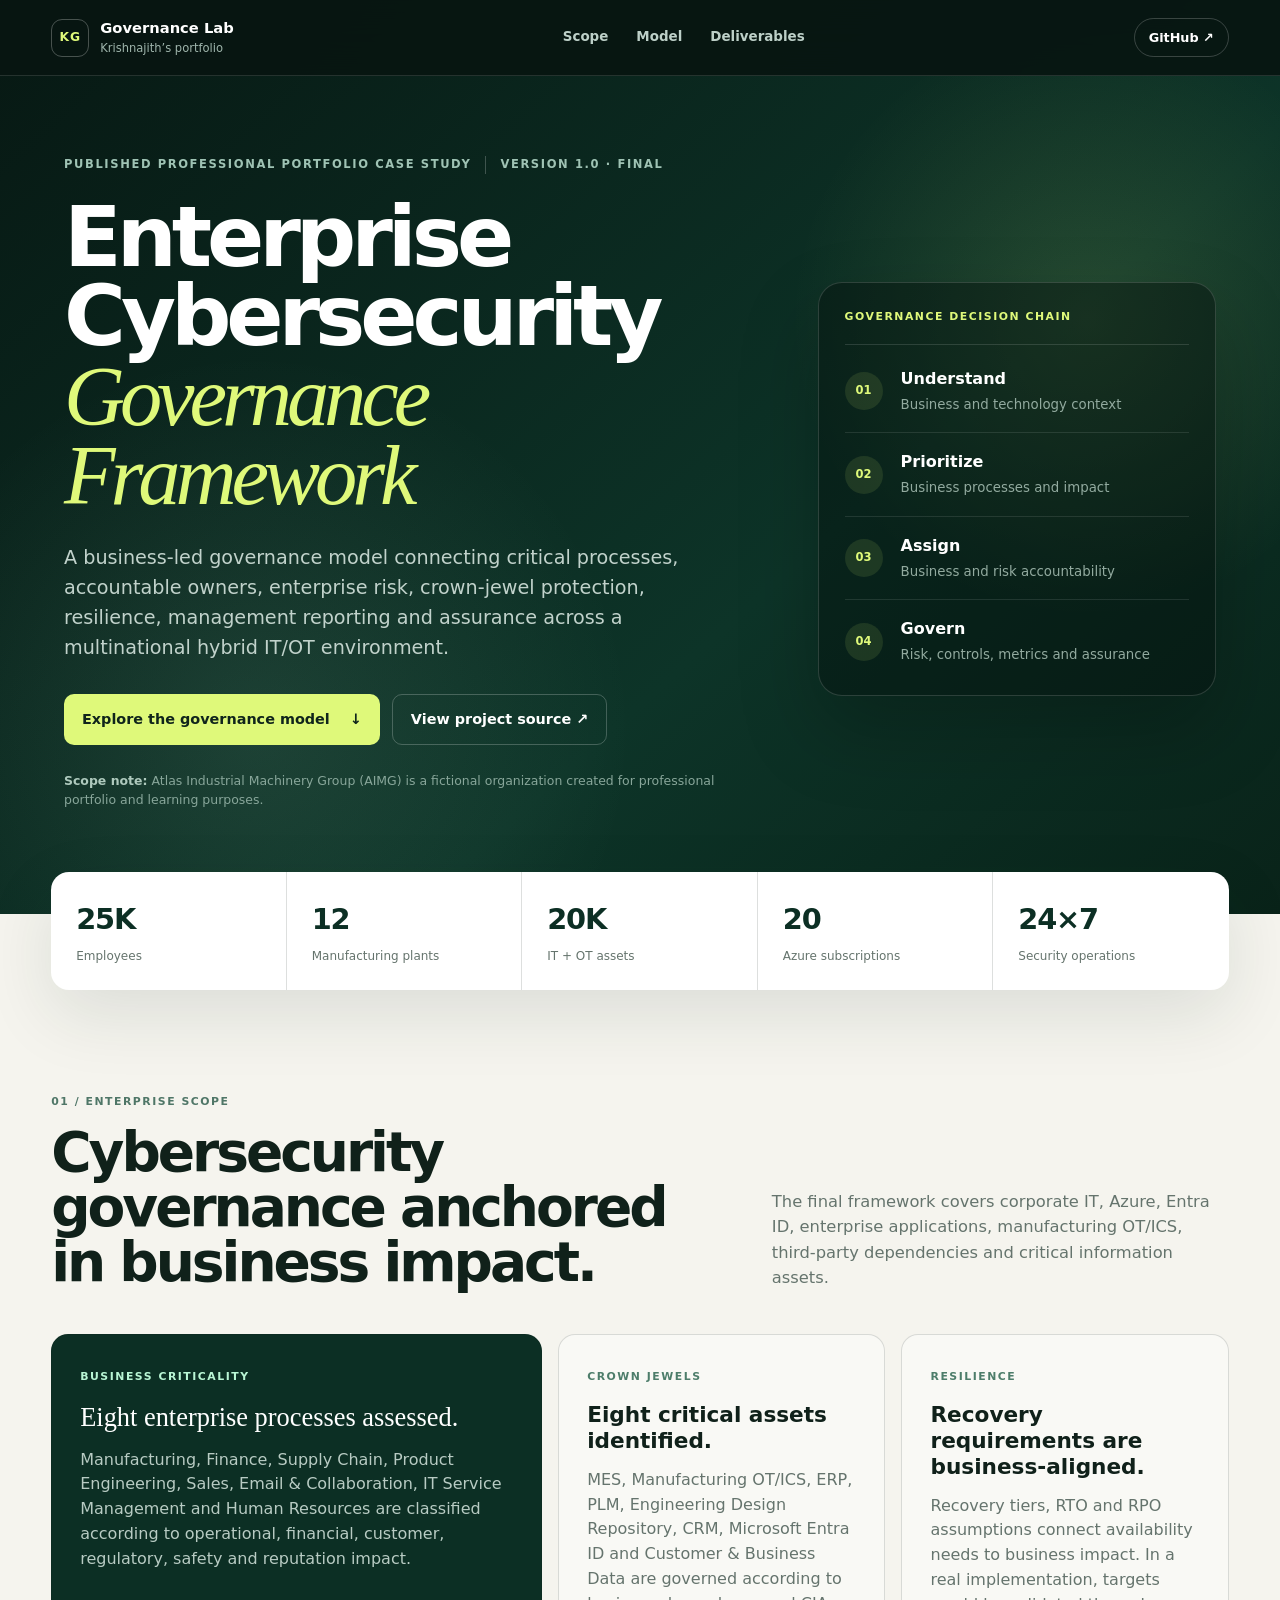
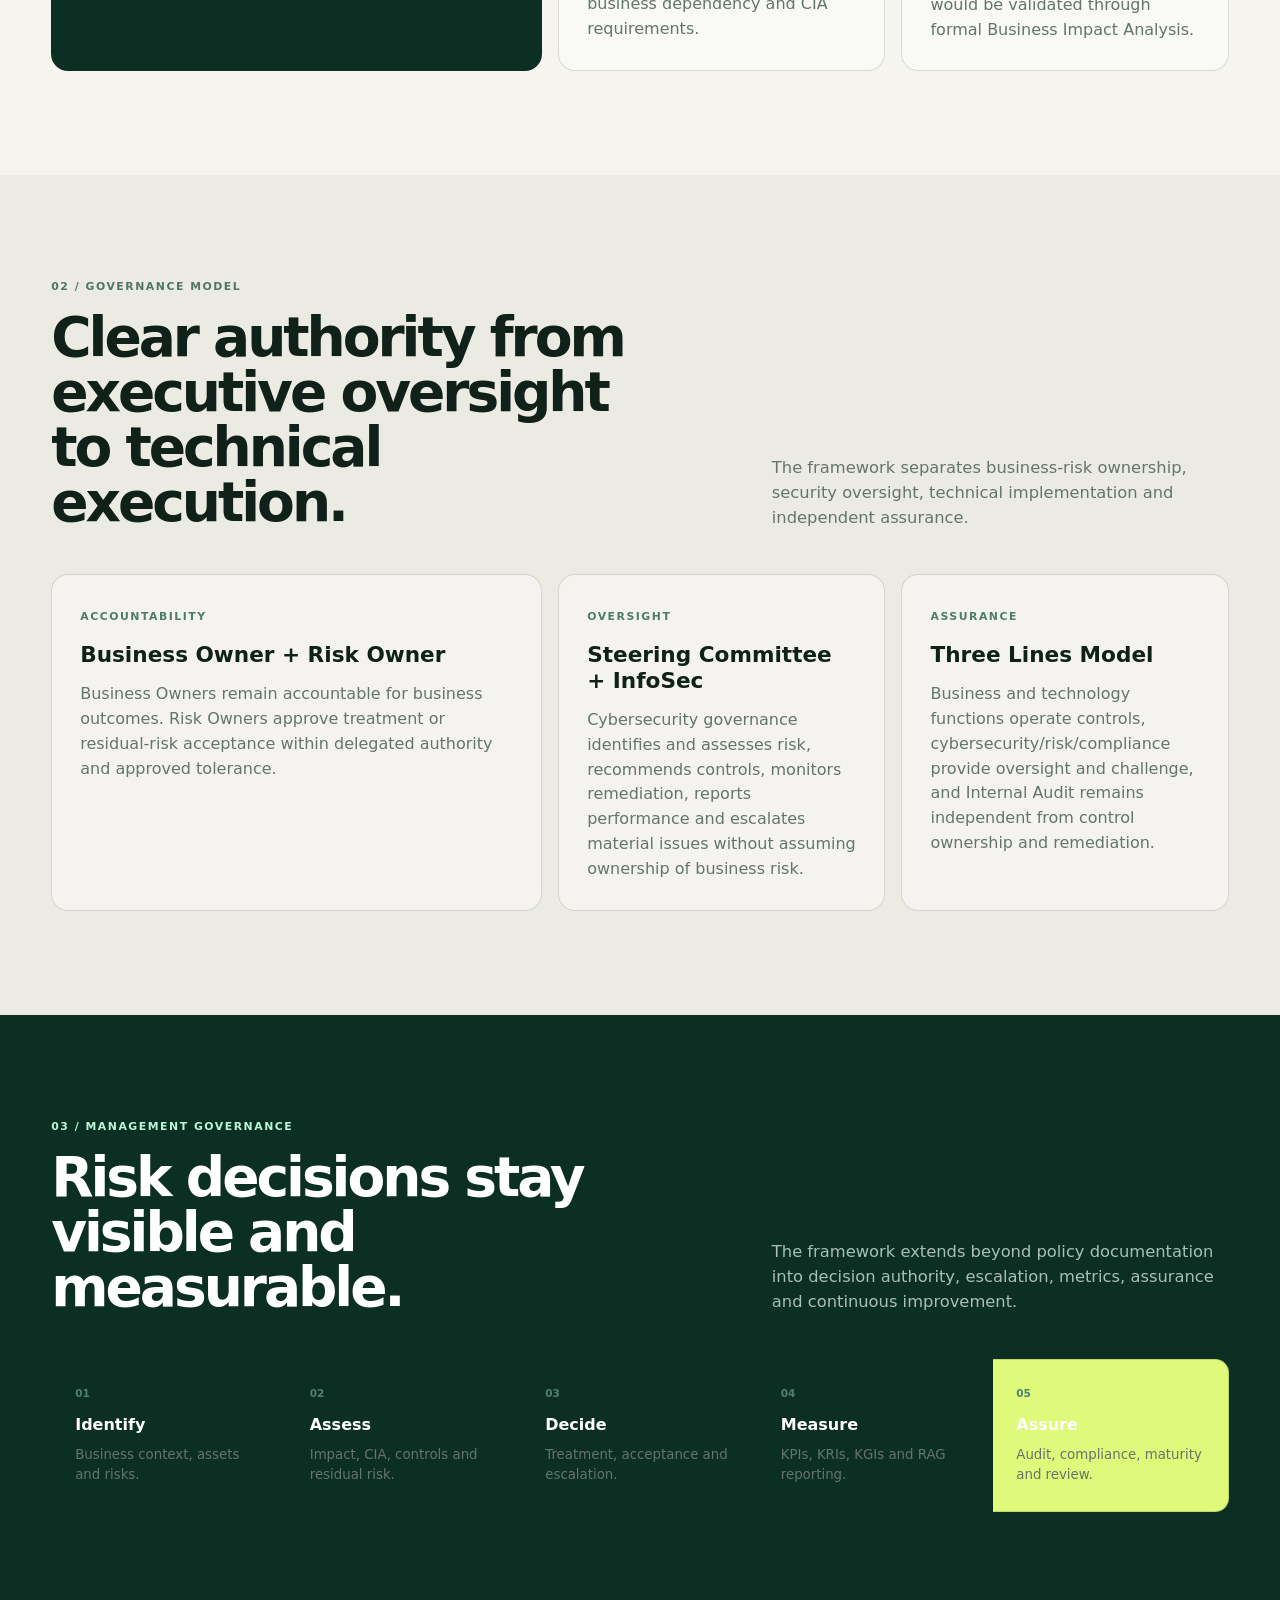
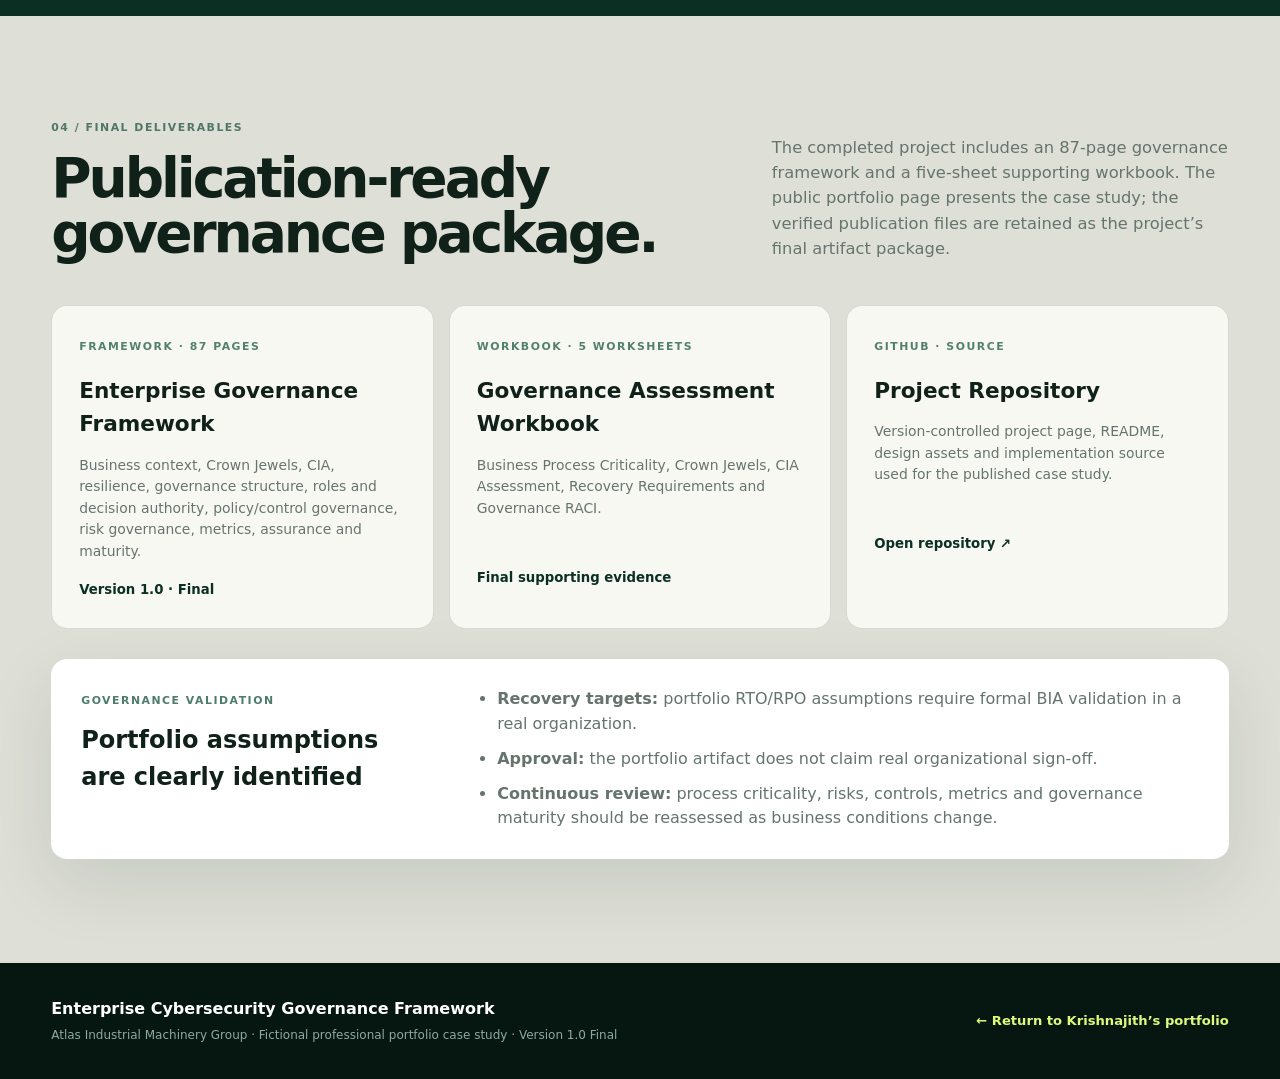
==== commit e0f824c1: "Finalize published AIMG case study page" ====
--- a/enterprise-cybersecurity-governance-framework/index.html
+++ b/enterprise-cybersecurity-governance-framework/index.html
@@ -3,7 +3,7 @@
 <head>
   <meta charset="utf-8">
   <meta name="viewport" content="width=device-width, initial-scale=1">
-  <meta name="description" content="Final enterprise cybersecurity governance case study for Atlas Industrial Machinery Group (AIMG), a fictional multinational manufacturer with hybrid IT and OT operations.">
+  <meta name="description" content="Published enterprise cybersecurity governance case study for Atlas Industrial Machinery Group (AIMG), a fictional multinational manufacturer with hybrid IT and OT operations.">
   <meta name="theme-color" content="#081612">
   <title>Enterprise Cybersecurity Governance Framework | AIMG</title>
   <link rel="stylesheet" href="styles.css">
@@ -16,10 +16,9 @@
       <span><strong>Governance Lab</strong><small>Krishnajith’s portfolio</small></span>
     </a>
     <nav aria-label="Project navigation">
-      <a href="#context">Context</a>
-      <a href="#criticality">Criticality</a>
-      <a href="#crown-jewels">Crown jewels</a>
-      <a href="#evidence">Evidence</a>
+      <a href="#scope">Scope</a>
+      <a href="#model">Model</a>
+      <a href="#deliverables">Deliverables</a>
     </nav>
     <a class="header-link" href="https://github.com/krishnajith-stack/krishnajith-cybersecurity-portfolio/tree/main/enterprise-cybersecurity-governance-framework" target="_blank" rel="noopener">GitHub ↗</a>
   </header>
@@ -27,12 +26,12 @@
   <main id="main">
     <section class="hero">
       <div class="hero-copy">
-        <div class="eyebrow"><span>Published professional portfolio case study</span><span>Version 1.0</span></div>
+        <div class="eyebrow"><span>Published professional portfolio case study</span><span>Version 1.0 · Final</span></div>
         <h1>Enterprise Cybersecurity <em>Governance Framework</em></h1>
-        <p class="lede">A business-led governance model connecting critical processes, accountable owners, enterprise risk, crown-jewel protection, recovery requirements, management reporting and assurance across a multinational hybrid IT/OT environment.</p>
+        <p class="lede">A business-led governance model connecting critical processes, accountable owners, enterprise risk, crown-jewel protection, resilience, management reporting and assurance across a multinational hybrid IT/OT environment.</p>
         <div class="hero-actions">
-          <a class="button primary" href="#criticality">Explore the model <span aria-hidden="true">↓</span></a>
-          <a class="button secondary" href="evidence/AIMG_Enterprise_Cybersecurity_Governance_Framework_v1.0.pdf" target="_blank" rel="noopener">View final 87-page PDF ↗</a>
+          <a class="button primary" href="#model">Explore the governance model <span aria-hidden="true">↓</span></a>
+          <a class="button secondary" href="https://github.com/krishnajith-stack/krishnajith-cybersecurity-portfolio/tree/main/enterprise-cybersecurity-governance-framework" target="_blank" rel="noopener">View project source ↗</a>
         </div>
         <p class="disclosure"><strong>Scope note:</strong> Atlas Industrial Machinery Group (AIMG) is a fictional organization created for professional portfolio and learning purposes.</p>
       </div>
@@ -40,9 +39,9 @@
         <div class="panel-label">Governance decision chain</div>
         <ol class="decision-chain">
           <li><span>01</span><div><strong>Understand</strong><small>Business and technology context</small></div></li>
-          <li><span>02</span><div><strong>Prioritize</strong><small>Processes by business impact</small></div></li>
+          <li><span>02</span><div><strong>Prioritize</strong><small>Business processes and impact</small></div></li>
           <li><span>03</span><div><strong>Assign</strong><small>Business and risk accountability</small></div></li>
-          <li><span>04</span><div><strong>Protect</strong><small>Crown jewels by CIA and resilience need</small></div></li>
+          <li><span>04</span><div><strong>Govern</strong><small>Risk, controls, metrics and assurance</small></div></li>
         </ol>
       </aside>
     </section>
@@ -55,125 +54,68 @@
       <div><strong>24×7</strong><span>Security operations</span></div>
     </section>
 
-    <section class="section" id="context">
+    <section class="section" id="scope">
       <div class="section-heading">
-        <div><span class="section-index">01 / Business context</span><h2>Governance starts with operational reality.</h2></div>
-        <p>AIMG designs and manufactures heavy equipment across the USA, UAE, India, Europe and Asia. Its risk profile spans corporate technology, cloud platforms, enterprise applications, identity services and plant-floor systems.</p>
+        <div><span class="section-index">01 / Enterprise scope</span><h2>Cybersecurity governance anchored in business impact.</h2></div>
+        <p>The final framework covers corporate IT, Azure, Entra ID, enterprise applications, manufacturing OT/ICS, third-party dependencies and critical information assets.</p>
       </div>
       <div class="context-grid">
-        <article class="context-card featured">
-          <span class="card-kicker">Hybrid estate</span>
-          <h3>IT and OT are governed as one business-risk landscape.</h3>
-          <p>Production relies on MES, SCADA, ICS, PLCs, robotics, industrial networks and engineering workstations, while global operations depend on Azure, Entra ID, Microsoft 365, ERP, PLM, CRM and ServiceNow.</p>
-          <div class="tag-list"><span>15,000 IT assets</span><span>5,000 OT assets</span><span>3 data centers</span><span>~100 critical applications</span></div>
-        </article>
-        <article class="context-card">
-          <span class="card-kicker">Business dependency</span>
-          <h3>Technology supports safety, production and revenue.</h3>
-          <p>Cybersecurity decisions consider production continuity, customer delivery, intellectual property, regulatory duties, financial impact and operational safety—not technical severity alone.</p>
-        </article>
-        <article class="context-card">
-          <span class="card-kicker">Accountability</span>
-          <h3>Business ownership stays distinct from technical ownership.</h3>
-          <p>Security and technology teams assess, advise and implement controls. Business and Risk Owners retain accountability for business-risk decisions within delegated authority.</p>
-        </article>
+        <article class="context-card featured"><span class="card-kicker">Business criticality</span><h3>Eight enterprise processes assessed.</h3><p>Manufacturing, Finance, Supply Chain, Product Engineering, Sales, Email & Collaboration, IT Service Management and Human Resources are classified according to operational, financial, customer, regulatory, safety and reputation impact.</p></article>
+        <article class="context-card"><span class="card-kicker">Crown jewels</span><h3>Eight critical assets identified.</h3><p>MES, Manufacturing OT/ICS, ERP, PLM, Engineering Design Repository, CRM, Microsoft Entra ID and Customer & Business Data are governed according to business dependency and CIA requirements.</p></article>
+        <article class="context-card"><span class="card-kicker">Resilience</span><h3>Recovery requirements are business-aligned.</h3><p>Recovery tiers, RTO and RPO assumptions connect availability needs to business impact. In a real implementation, targets would be validated through formal Business Impact Analysis.</p></article>
       </div>
     </section>
 
-    <section class="section tinted" id="criticality">
+    <section class="section tinted" id="model">
       <div class="section-heading">
-        <div><span class="section-index">02 / Process criticality</span><h2>Prioritize what the business cannot afford to lose.</h2></div>
-        <p>Filter the eight assessed processes, then select a row to inspect ownership, dependency and impact. Criticality reflects business consequences of disruption.</p>
+        <div><span class="section-index">02 / Governance model</span><h2>Clear authority from executive oversight to technical execution.</h2></div>
+        <p>The framework separates business-risk ownership, security oversight, technical implementation and independent assurance.</p>
       </div>
-      <div class="toolbar" aria-label="Criticality filters">
-        <div class="filter-group" role="group" aria-label="Filter processes by criticality">
-          <button class="filter active" type="button" data-filter="All" aria-pressed="true">All <span>8</span></button>
-          <button class="filter" type="button" data-filter="Critical" aria-pressed="false">Critical <span>3</span></button>
-          <button class="filter" type="button" data-filter="High" aria-pressed="false">High <span>4</span></button>
-          <button class="filter" type="button" data-filter="Medium" aria-pressed="false">Medium <span>1</span></button>
-        </div>
-        <label class="search"><span class="sr-only">Search processes</span><input id="process-search" type="search" placeholder="Search process or owner…" autocomplete="off"></label>
-      </div>
-      <div class="criticality-layout">
-        <div class="table-wrap">
-          <table>
-            <thead><tr><th>Business process</th><th>Supporting system</th><th>Owner</th><th>Criticality</th></tr></thead>
-            <tbody id="process-table"></tbody>
-          </table>
-          <p class="empty-state" id="empty-state" hidden>No processes match this view.</p>
-        </div>
-        <aside class="detail-panel" id="process-detail" aria-live="polite"></aside>
+      <div class="context-grid">
+        <article class="context-card"><span class="card-kicker">Accountability</span><h3>Business Owner + Risk Owner</h3><p>Business Owners remain accountable for business outcomes. Risk Owners approve treatment or residual-risk acceptance within delegated authority and approved tolerance.</p></article>
+        <article class="context-card"><span class="card-kicker">Oversight</span><h3>Steering Committee + InfoSec</h3><p>Cybersecurity governance identifies and assesses risk, recommends controls, monitors remediation, reports performance and escalates material issues without assuming ownership of business risk.</p></article>
+        <article class="context-card"><span class="card-kicker">Assurance</span><h3>Three Lines Model</h3><p>Business and technology functions operate controls, cybersecurity/risk/compliance provide oversight and challenge, and Internal Audit remains independent from control ownership and remediation.</p></article>
       </div>
     </section>
 
-    <section class="section" id="impact">
+    <section class="section dark-section">
       <div class="section-heading">
-        <div><span class="section-index">03 / Impact model</span><h2>Six lenses turn disruption into business language.</h2></div>
-        <p>The framework evaluates financial, operational, customer, legal or regulatory, safety and reputational consequences with the relevant Business Owner.</p>
+        <div><span class="section-index">03 / Management governance</span><h2>Risk decisions stay visible and measurable.</h2></div>
+        <p>The framework extends beyond policy documentation into decision authority, escalation, metrics, assurance and continuous improvement.</p>
       </div>
-      <div class="impact-grid" id="impact-grid"></div>
-      <div class="legend" aria-label="Impact scale"><span>Impact scale</span><i class="low"></i>Low<i class="medium"></i>Medium<i class="high"></i>High</div>
-    </section>
-
-    <section class="section dark-section" id="crown-jewels">
-      <div class="section-heading">
-        <div><span class="section-index">04 / Crown jewels</span><h2>Protect assets according to the process they enable.</h2></div>
-        <p>Eight Crown Jewels are linked to business ownership and assessed for confidentiality, integrity, availability and recovery requirements.</p>
-      </div>
-      <div class="jewel-controls" role="group" aria-label="Filter crown jewels">
-        <button class="jewel-filter active" type="button" data-jewel-filter="All" aria-pressed="true">All assets</button>
-        <button class="jewel-filter" type="button" data-jewel-filter="Triple High" aria-pressed="false">High across CIA</button>
-        <button class="jewel-filter" type="button" data-jewel-filter="OT" aria-pressed="false">OT linked</button>
-        <button class="jewel-filter" type="button" data-jewel-filter="Enterprise-wide" aria-pressed="false">Enterprise-wide</button>
-      </div>
-      <div class="jewel-grid" id="jewel-grid"></div>
-    </section>
-
-    <section class="section">
-      <div class="section-heading">
-        <div><span class="section-index">05 / Governance outcome</span><h2>A repeatable line from strategy to accountable action.</h2></div>
-        <p>The final model links business criticality to Crown Jewels, CIA, recovery, ownership, risk treatment, policy and control governance, metrics, assurance and continuous improvement.</p>
-      </div>
-      <div class="outcome-flow" aria-label="Governance flow">
-        <article><span>01</span><strong>Business process</strong><small>Identify the activity that creates value.</small></article>
-        <article><span>02</span><strong>Impact and owner</strong><small>Establish consequence and accountability.</small></article>
-        <article><span>03</span><strong>Crown jewel</strong><small>Map the asset or information dependency.</small></article>
-        <article><span>04</span><strong>CIA + recovery</strong><small>Define protection and resilience needs.</small></article>
-        <article><span>05</span><strong>Governance action</strong><small>Drive treatment, metrics, escalation and assurance.</small></article>
-      </div>
-      <div class="validation-card">
-        <div><span class="card-kicker">Governance validation</span><h3>How the model stays credible</h3></div>
-        <ul>
-          <li><strong>Recovery targets:</strong> validate portfolio RTO/RPO assumptions through formal BIA with business and continuity stakeholders.</li>
-          <li><strong>Periodic review:</strong> reassess process criticality, Crown Jewels, CIA needs and recovery requirements as operations and dependencies change.</li>
-          <li><strong>Management oversight:</strong> use risk ownership, RACI, metrics, assurance and annual governance review to keep decisions traceable and accountable.</li>
-        </ul>
+      <div class="outcome-flow" aria-label="Governance lifecycle">
+        <article><span>01</span><strong>Identify</strong><small>Business context, assets and risks.</small></article>
+        <article><span>02</span><strong>Assess</strong><small>Impact, CIA, controls and residual risk.</small></article>
+        <article><span>03</span><strong>Decide</strong><small>Treatment, acceptance and escalation.</small></article>
+        <article><span>04</span><strong>Measure</strong><small>KPIs, KRIs, KGIs and RAG reporting.</small></article>
+        <article><span>05</span><strong>Assure</strong><small>Audit, compliance, maturity and review.</small></article>
       </div>
     </section>
 
-    <section class="section evidence" id="evidence">
+    <section class="section evidence" id="deliverables">
       <div class="section-heading">
-        <div><span class="section-index">06 / Project evidence</span><h2>Inspect the final deliverables.</h2></div>
-        <p>The published case study is backed by the final 87-page governance framework and a five-sheet workbook covering business criticality, Crown Jewels, CIA requirements, recovery requirements and governance accountability.</p>
+        <div><span class="section-index">04 / Final deliverables</span><h2>Publication-ready governance package.</h2></div>
+        <p>The completed project includes an 87-page governance framework and a five-sheet supporting workbook. The public portfolio page presents the case study; the verified publication files are retained as the project’s final artifact package.</p>
       </div>
       <div class="evidence-grid">
-        <a class="evidence-card" href="evidence/AIMG_Enterprise_Cybersecurity_Governance_Framework_v1.0.pdf" target="_blank" rel="noopener">
-          <span class="file-type">PDF · 87 pages</span><h3>Governance Framework</h3><p>Browser-ready final framework covering business criticality, Crown Jewels, CIA, resilience, roles and RACI, risk governance, metrics, assurance and maturity.</p><strong>Open PDF ↗</strong>
-        </a>
-        <a class="evidence-card" href="evidence/AIMG_Enterprise_Cybersecurity_Governance_Framework_v1.0.docx" download>
-          <span class="file-type">DOCX · Version 1.0 · Final</span><h3>Source Document</h3><p>Final editable source framework including governance roles, decision authority, policy and risk governance, reporting, assurance and continuous-improvement requirements.</p><strong>Download DOCX ↓</strong>
-        </a>
-        <a class="evidence-card" href="evidence/AIMG_Business_Process_Criticality.xlsx" download>
-          <span class="file-type">XLSX · 5 worksheets</span><h3>Assessment Workbook</h3><p>Business Process Criticality, Crown Jewels, CIA Assessment, Recovery Requirements and Governance RACI worksheets supporting the framework.</p><strong>Download workbook ↓</strong>
-        </a>
+        <article class="evidence-card"><span class="file-type">Framework · 87 pages</span><h3>Enterprise Governance Framework</h3><p>Business context, Crown Jewels, CIA, resilience, governance structure, roles and decision authority, policy/control governance, risk governance, metrics, assurance and maturity.</p><strong>Version 1.0 · Final</strong></article>
+        <article class="evidence-card"><span class="file-type">Workbook · 5 worksheets</span><h3>Governance Assessment Workbook</h3><p>Business Process Criticality, Crown Jewels, CIA Assessment, Recovery Requirements and Governance RACI.</p><strong>Final supporting evidence</strong></article>
+        <a class="evidence-card" href="https://github.com/krishnajith-stack/krishnajith-cybersecurity-portfolio/tree/main/enterprise-cybersecurity-governance-framework" target="_blank" rel="noopener"><span class="file-type">GitHub · Source</span><h3>Project Repository</h3><p>Version-controlled project page, README, design assets and implementation source used for the published case study.</p><strong>Open repository ↗</strong></a>
+      </div>
+      <div class="validation-card">
+        <div><span class="card-kicker">Governance validation</span><h3>Portfolio assumptions are clearly identified</h3></div>
+        <ul>
+          <li><strong>Recovery targets:</strong> portfolio RTO/RPO assumptions require formal BIA validation in a real organization.</li>
+          <li><strong>Approval:</strong> the portfolio artifact does not claim real organizational sign-off.</li>
+          <li><strong>Continuous review:</strong> process criticality, risks, controls, metrics and governance maturity should be reassessed as business conditions change.</li>
+        </ul>
       </div>
     </section>
   </main>
 
   <footer>
-    <div><strong>Enterprise Cybersecurity Governance Framework</strong><span>Atlas Industrial Machinery Group · Fictional professional portfolio case study · Version 1.0</span></div>
+    <div><strong>Enterprise Cybersecurity Governance Framework</strong><span>Atlas Industrial Machinery Group · Fictional professional portfolio case study · Version 1.0 Final</span></div>
     <a href="../">← Return to Krishnajith’s portfolio</a>
   </footer>
-  <script src="app.js"></script>
 </body>
 </html>
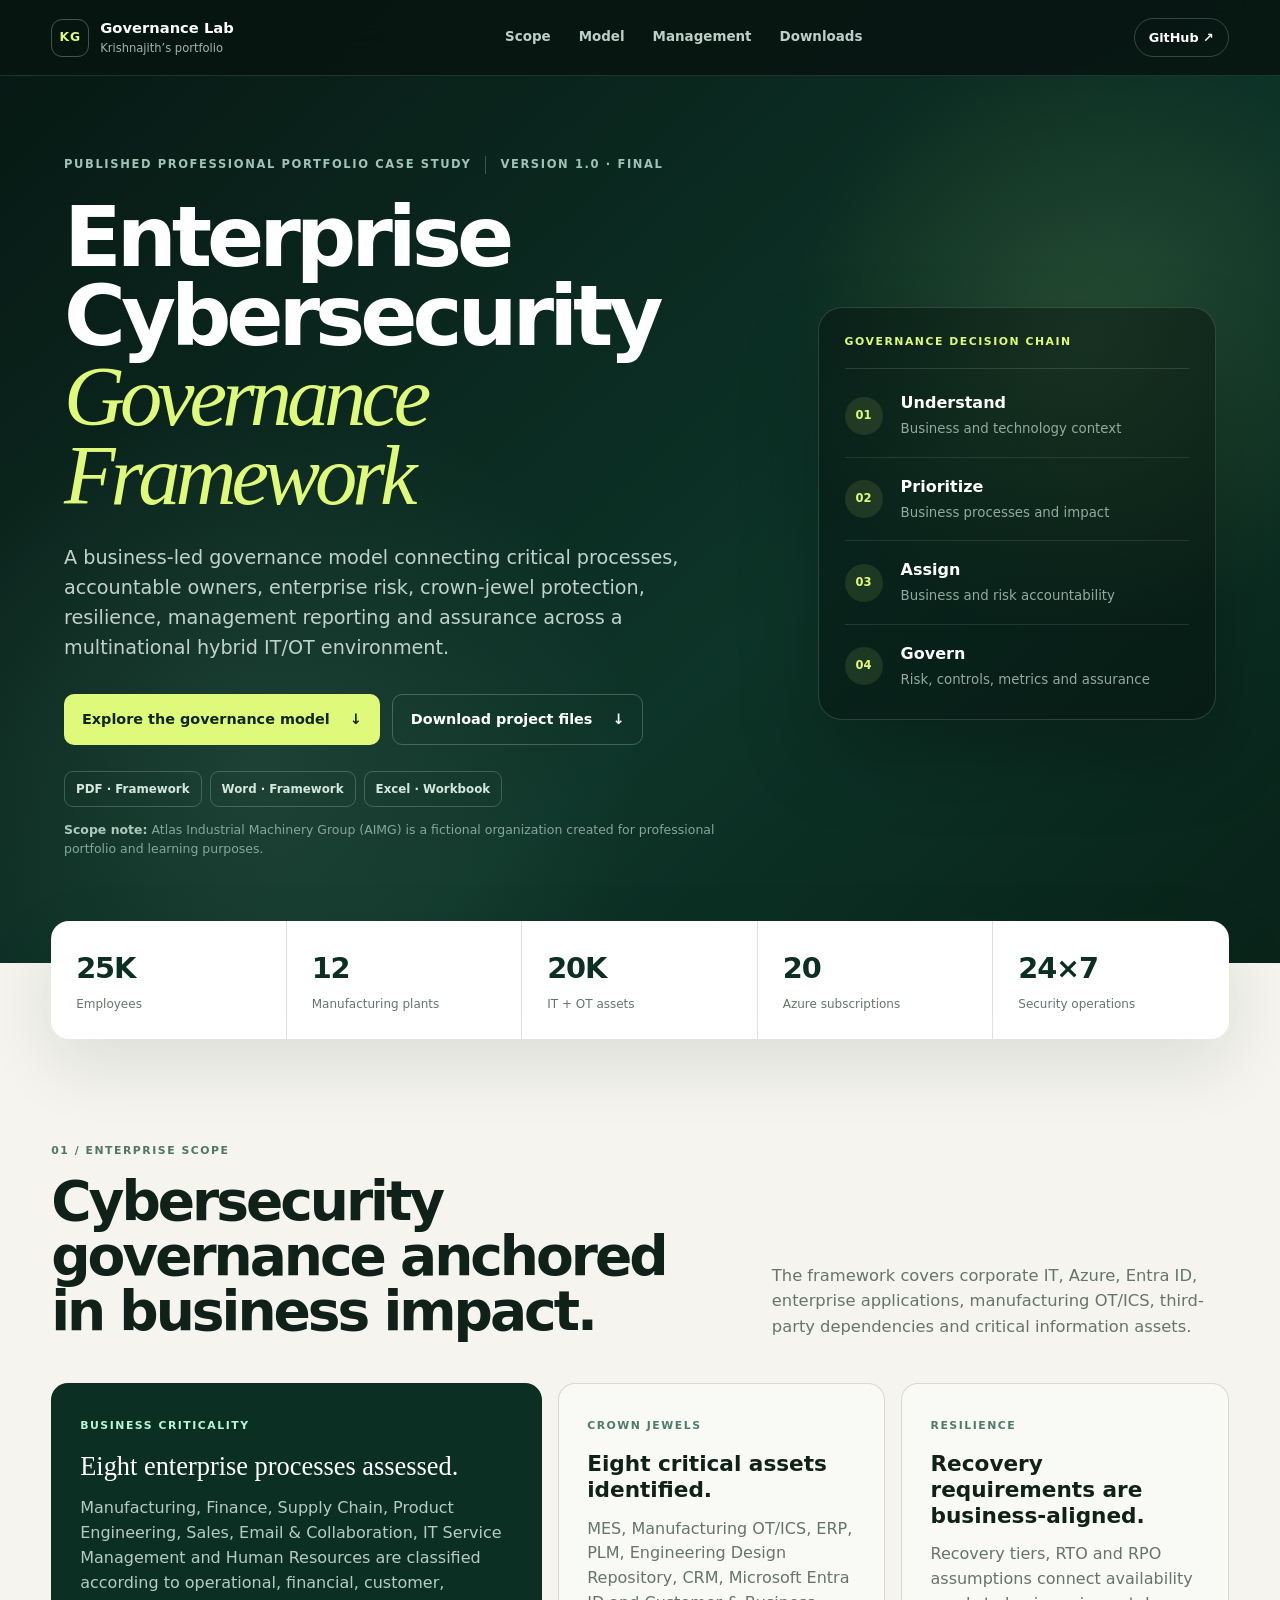
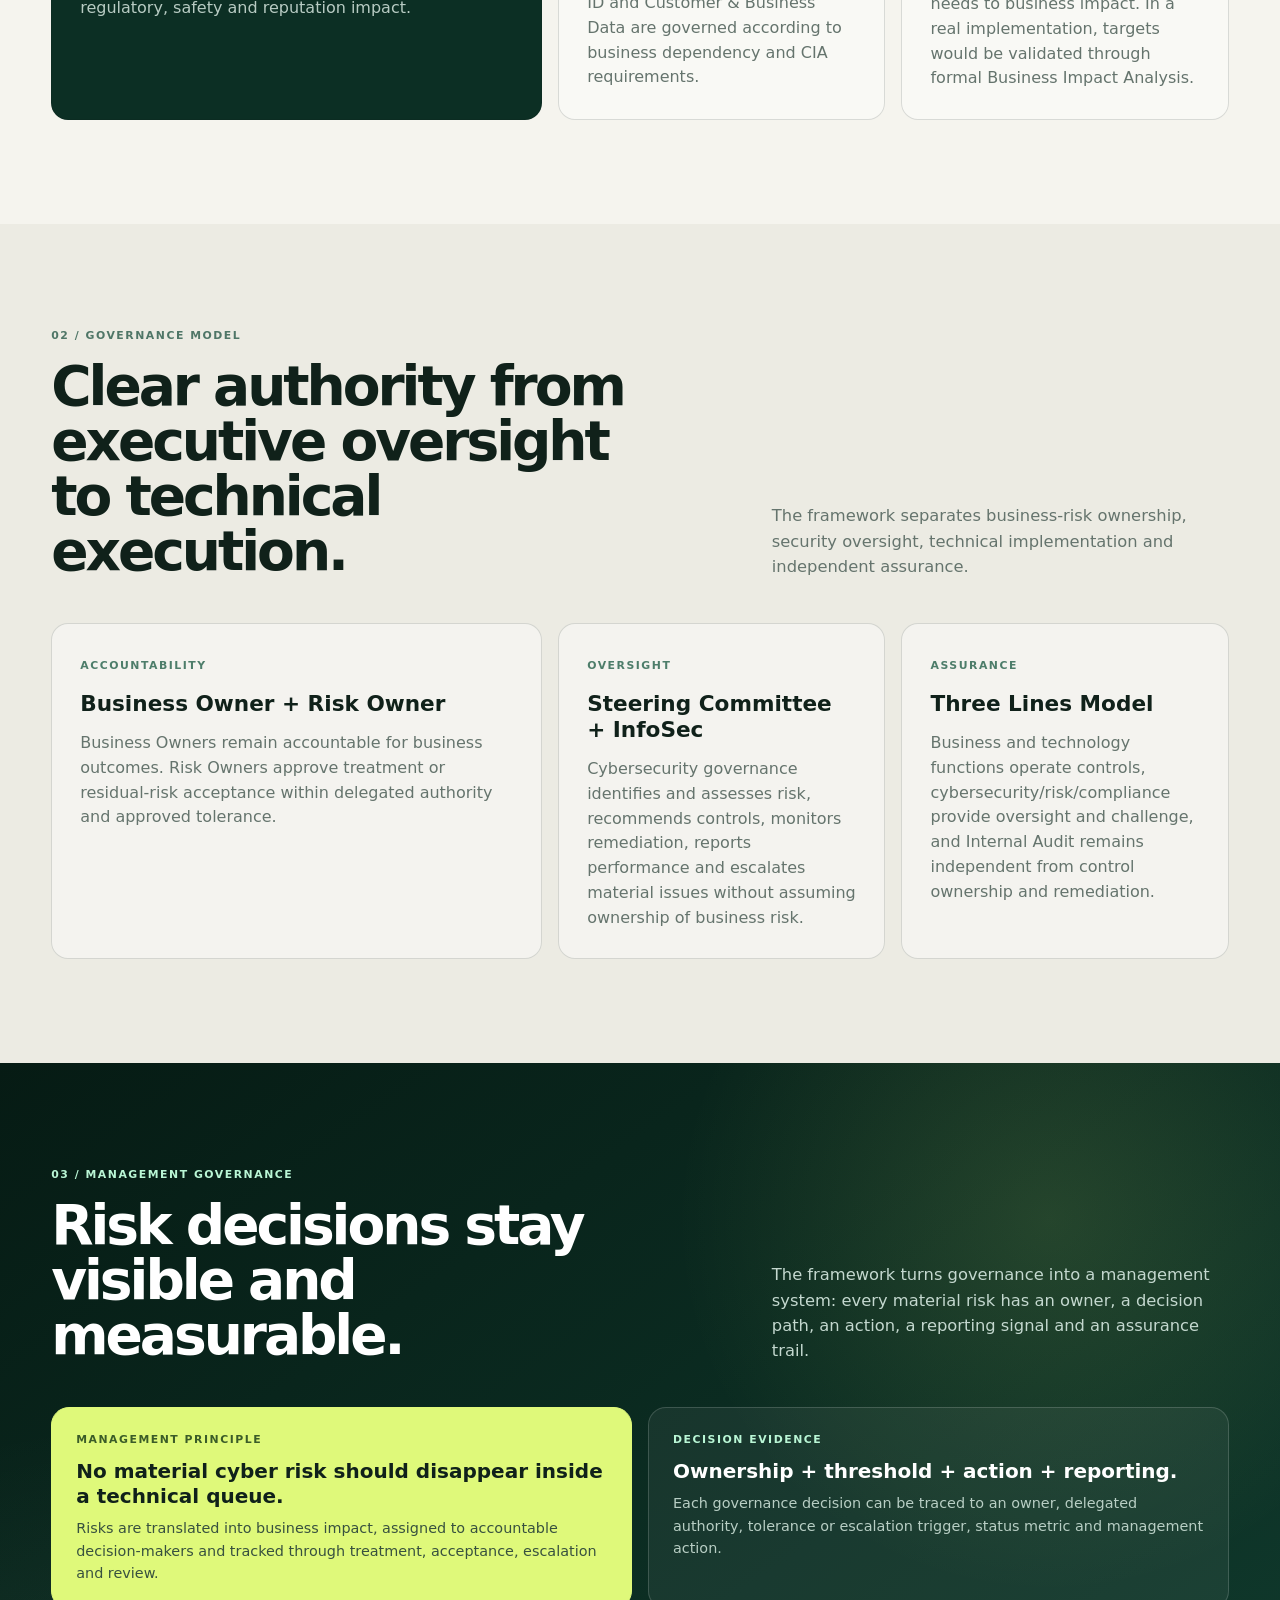
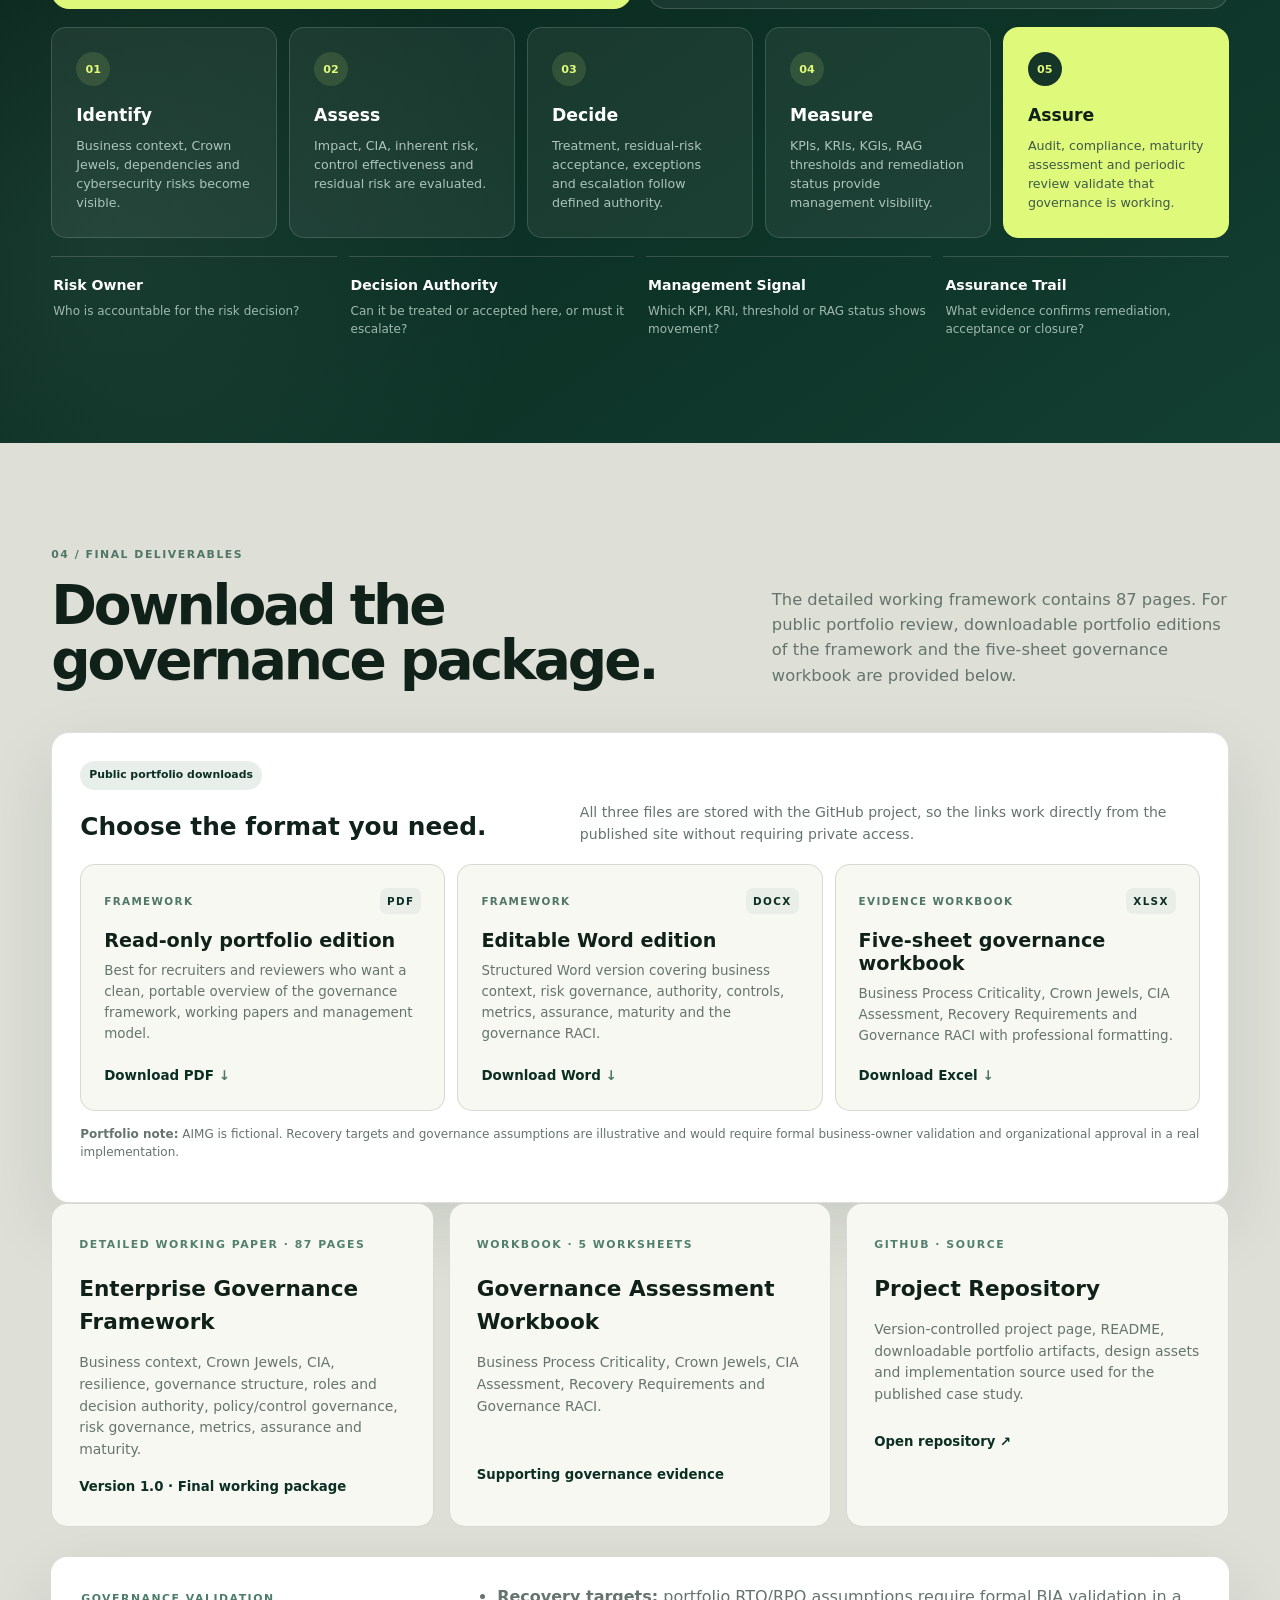
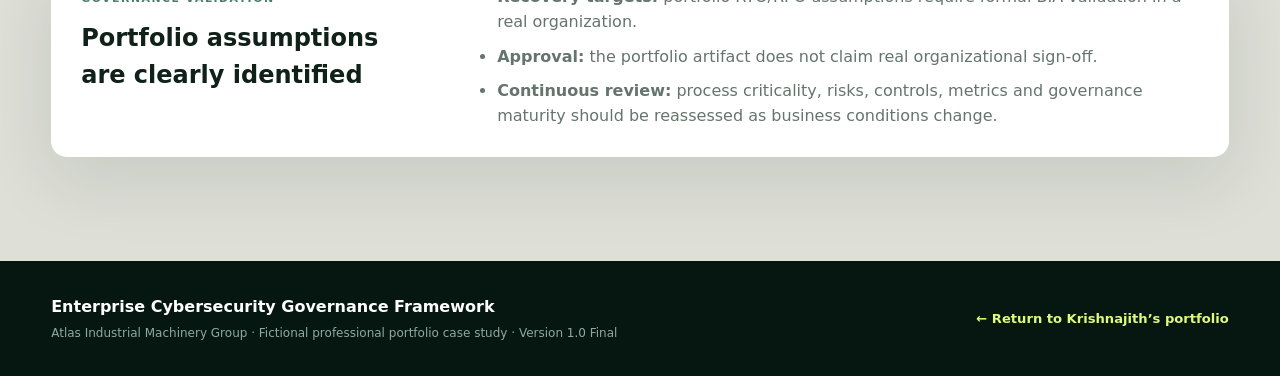
==== commit 26fed407: "Improve AIMG management section and add working downloads" ====
--- a/enterprise-cybersecurity-governance-framework/index.html
+++ b/enterprise-cybersecurity-governance-framework/index.html
@@ -7,6 +7,7 @@
   <meta name="theme-color" content="#081612">
   <title>Enterprise Cybersecurity Governance Framework | AIMG</title>
   <link rel="stylesheet" href="styles.css">
+  <link rel="stylesheet" href="improvements.css">
 </head>
 <body>
   <a class="skip-link" href="#main">Skip to content</a>
@@ -18,7 +19,8 @@
     <nav aria-label="Project navigation">
       <a href="#scope">Scope</a>
       <a href="#model">Model</a>
-      <a href="#deliverables">Deliverables</a>
+      <a href="#management">Management</a>
+      <a href="#deliverables">Downloads</a>
     </nav>
     <a class="header-link" href="https://github.com/krishnajith-stack/krishnajith-cybersecurity-portfolio/tree/main/enterprise-cybersecurity-governance-framework" target="_blank" rel="noopener">GitHub ↗</a>
   </header>
@@ -31,7 +33,12 @@
         <p class="lede">A business-led governance model connecting critical processes, accountable owners, enterprise risk, crown-jewel protection, resilience, management reporting and assurance across a multinational hybrid IT/OT environment.</p>
         <div class="hero-actions">
           <a class="button primary" href="#model">Explore the governance model <span aria-hidden="true">↓</span></a>
-          <a class="button secondary" href="https://github.com/krishnajith-stack/krishnajith-cybersecurity-portfolio/tree/main/enterprise-cybersecurity-governance-framework" target="_blank" rel="noopener">View project source ↗</a>
+          <a class="button secondary" href="#deliverables">Download project files <span aria-hidden="true">↓</span></a>
+        </div>
+        <div class="hero-downloads" aria-label="Quick downloads">
+          <a href="downloads/AIMG_Enterprise_Cybersecurity_Governance_Framework_Portfolio_Edition_v1.0.pdf" download>PDF · Framework</a>
+          <a href="downloads/AIMG_Enterprise_Cybersecurity_Governance_Framework_Portfolio_Edition_v1.0.docx" download>Word · Framework</a>
+          <a href="downloads/AIMG_Cybersecurity_Governance_Workbook_v1.0.xlsx" download>Excel · Workbook</a>
         </div>
         <p class="disclosure"><strong>Scope note:</strong> Atlas Industrial Machinery Group (AIMG) is a fictional organization created for professional portfolio and learning purposes.</p>
       </div>
@@ -57,7 +64,7 @@
     <section class="section" id="scope">
       <div class="section-heading">
         <div><span class="section-index">01 / Enterprise scope</span><h2>Cybersecurity governance anchored in business impact.</h2></div>
-        <p>The final framework covers corporate IT, Azure, Entra ID, enterprise applications, manufacturing OT/ICS, third-party dependencies and critical information assets.</p>
+        <p>The framework covers corporate IT, Azure, Entra ID, enterprise applications, manufacturing OT/ICS, third-party dependencies and critical information assets.</p>
       </div>
       <div class="context-grid">
         <article class="context-card featured"><span class="card-kicker">Business criticality</span><h3>Eight enterprise processes assessed.</h3><p>Manufacturing, Finance, Supply Chain, Product Engineering, Sales, Email & Collaboration, IT Service Management and Human Resources are classified according to operational, financial, customer, regulatory, safety and reputation impact.</p></article>
@@ -78,30 +85,81 @@
       </div>
     </section>
 
-    <section class="section dark-section">
+    <section class="section management-section" id="management">
       <div class="section-heading">
         <div><span class="section-index">03 / Management governance</span><h2>Risk decisions stay visible and measurable.</h2></div>
-        <p>The framework extends beyond policy documentation into decision authority, escalation, metrics, assurance and continuous improvement.</p>
+        <p>The framework turns governance into a management system: every material risk has an owner, a decision path, an action, a reporting signal and an assurance trail.</p>
       </div>
+
+      <div class="management-intro">
+        <article class="management-callout accent">
+          <span>Management principle</span>
+          <strong>No material cyber risk should disappear inside a technical queue.</strong>
+          <p>Risks are translated into business impact, assigned to accountable decision-makers and tracked through treatment, acceptance, escalation and review.</p>
+        </article>
+        <article class="management-callout">
+          <span>Decision evidence</span>
+          <strong>Ownership + threshold + action + reporting.</strong>
+          <p>Each governance decision can be traced to an owner, delegated authority, tolerance or escalation trigger, status metric and management action.</p>
+        </article>
+      </div>
+
       <div class="outcome-flow" aria-label="Governance lifecycle">
-        <article><span>01</span><strong>Identify</strong><small>Business context, assets and risks.</small></article>
-        <article><span>02</span><strong>Assess</strong><small>Impact, CIA, controls and residual risk.</small></article>
-        <article><span>03</span><strong>Decide</strong><small>Treatment, acceptance and escalation.</small></article>
-        <article><span>04</span><strong>Measure</strong><small>KPIs, KRIs, KGIs and RAG reporting.</small></article>
-        <article><span>05</span><strong>Assure</strong><small>Audit, compliance, maturity and review.</small></article>
+        <article><span>01</span><strong>Identify</strong><small>Business context, Crown Jewels, dependencies and cybersecurity risks become visible.</small></article>
+        <article><span>02</span><strong>Assess</strong><small>Impact, CIA, inherent risk, control effectiveness and residual risk are evaluated.</small></article>
+        <article><span>03</span><strong>Decide</strong><small>Treatment, residual-risk acceptance, exceptions and escalation follow defined authority.</small></article>
+        <article><span>04</span><strong>Measure</strong><small>KPIs, KRIs, KGIs, RAG thresholds and remediation status provide management visibility.</small></article>
+        <article><span>05</span><strong>Assure</strong><small>Audit, compliance, maturity assessment and periodic review validate that governance is working.</small></article>
+      </div>
+
+      <div class="decision-visibility" aria-label="Management visibility controls">
+        <div><strong>Risk Owner</strong><span>Who is accountable for the risk decision?</span></div>
+        <div><strong>Decision Authority</strong><span>Can it be treated or accepted here, or must it escalate?</span></div>
+        <div><strong>Management Signal</strong><span>Which KPI, KRI, threshold or RAG status shows movement?</span></div>
+        <div><strong>Assurance Trail</strong><span>What evidence confirms remediation, acceptance or closure?</span></div>
       </div>
     </section>
 
     <section class="section evidence" id="deliverables">
       <div class="section-heading">
-        <div><span class="section-index">04 / Final deliverables</span><h2>Publication-ready governance package.</h2></div>
-        <p>The completed project includes an 87-page governance framework and a five-sheet supporting workbook. The public portfolio page presents the case study; the verified publication files are retained as the project’s final artifact package.</p>
+        <div><span class="section-index">04 / Final deliverables</span><h2>Download the governance package.</h2></div>
+        <p>The detailed working framework contains 87 pages. For public portfolio review, downloadable portfolio editions of the framework and the five-sheet governance workbook are provided below.</p>
       </div>
+
+      <div class="download-panel">
+        <div class="download-panel-head">
+          <div><span class="artifact-label">Public portfolio downloads</span><h3>Choose the format you need.</h3></div>
+          <p>All three files are stored with the GitHub project, so the links work directly from the published site without requiring private access.</p>
+        </div>
+        <div class="download-grid">
+          <a class="download-card" href="downloads/AIMG_Enterprise_Cybersecurity_Governance_Framework_Portfolio_Edition_v1.0.pdf" download>
+            <div class="download-format"><span>Framework</span><b>PDF</b></div>
+            <h4>Read-only portfolio edition</h4>
+            <p>Best for recruiters and reviewers who want a clean, portable overview of the governance framework, working papers and management model.</p>
+            <div class="download-action">Download PDF <span>↓</span></div>
+          </a>
+          <a class="download-card" href="downloads/AIMG_Enterprise_Cybersecurity_Governance_Framework_Portfolio_Edition_v1.0.docx" download>
+            <div class="download-format"><span>Framework</span><b>DOCX</b></div>
+            <h4>Editable Word edition</h4>
+            <p>Structured Word version covering business context, risk governance, authority, controls, metrics, assurance, maturity and the governance RACI.</p>
+            <div class="download-action">Download Word <span>↓</span></div>
+          </a>
+          <a class="download-card" href="downloads/AIMG_Cybersecurity_Governance_Workbook_v1.0.xlsx" download>
+            <div class="download-format"><span>Evidence workbook</span><b>XLSX</b></div>
+            <h4>Five-sheet governance workbook</h4>
+            <p>Business Process Criticality, Crown Jewels, CIA Assessment, Recovery Requirements and Governance RACI with professional formatting.</p>
+            <div class="download-action">Download Excel <span>↓</span></div>
+          </a>
+        </div>
+        <p class="download-note"><strong>Portfolio note:</strong> AIMG is fictional. Recovery targets and governance assumptions are illustrative and would require formal business-owner validation and organizational approval in a real implementation.</p>
+      </div>
+
       <div class="evidence-grid">
-        <article class="evidence-card"><span class="file-type">Framework · 87 pages</span><h3>Enterprise Governance Framework</h3><p>Business context, Crown Jewels, CIA, resilience, governance structure, roles and decision authority, policy/control governance, risk governance, metrics, assurance and maturity.</p><strong>Version 1.0 · Final</strong></article>
-        <article class="evidence-card"><span class="file-type">Workbook · 5 worksheets</span><h3>Governance Assessment Workbook</h3><p>Business Process Criticality, Crown Jewels, CIA Assessment, Recovery Requirements and Governance RACI.</p><strong>Final supporting evidence</strong></article>
-        <a class="evidence-card" href="https://github.com/krishnajith-stack/krishnajith-cybersecurity-portfolio/tree/main/enterprise-cybersecurity-governance-framework" target="_blank" rel="noopener"><span class="file-type">GitHub · Source</span><h3>Project Repository</h3><p>Version-controlled project page, README, design assets and implementation source used for the published case study.</p><strong>Open repository ↗</strong></a>
+        <article class="evidence-card"><span class="file-type">Detailed working paper · 87 pages</span><h3>Enterprise Governance Framework</h3><p>Business context, Crown Jewels, CIA, resilience, governance structure, roles and decision authority, policy/control governance, risk governance, metrics, assurance and maturity.</p><strong>Version 1.0 · Final working package</strong></article>
+        <article class="evidence-card"><span class="file-type">Workbook · 5 worksheets</span><h3>Governance Assessment Workbook</h3><p>Business Process Criticality, Crown Jewels, CIA Assessment, Recovery Requirements and Governance RACI.</p><strong>Supporting governance evidence</strong></article>
+        <a class="evidence-card" href="https://github.com/krishnajith-stack/krishnajith-cybersecurity-portfolio/tree/main/enterprise-cybersecurity-governance-framework" target="_blank" rel="noopener"><span class="file-type">GitHub · Source</span><h3>Project Repository</h3><p>Version-controlled project page, README, downloadable portfolio artifacts, design assets and implementation source used for the published case study.</p><strong>Open repository ↗</strong></a>
       </div>
+
       <div class="validation-card">
         <div><span class="card-kicker">Governance validation</span><h3>Portfolio assumptions are clearly identified</h3></div>
         <ul>
--- a/enterprise-cybersecurity-governance-framework/improvements.css
+++ b/enterprise-cybersecurity-governance-framework/improvements.css
@@ -0,0 +1,2 @@
+/* Accessibility and presentation improvements for AIMG v1.0 */
+.management-section{background:linear-gradient(145deg,#061b14 0%,#0c2f24 56%,#123f31 100%);color:#fff;position:relative;overflow:hidden}.management-section:before{content:"";position:absolute;inset:0;background:radial-gradient(circle at 82% 16%,rgba(223,249,122,.12),transparent 28%),radial-gradient(circle at 8% 80%,rgba(185,246,213,.08),transparent 30%);pointer-events:none}.management-section>*{position:relative}.management-section .section-index{color:#b9f6d5}.management-section .section-heading h2{color:#fff}.management-section .section-heading p{color:#c4d8cf}.management-intro{display:grid;grid-template-columns:1fr 1fr;gap:16px;margin-bottom:18px}.management-callout{border:1px solid rgba(255,255,255,.16);background:rgba(255,255,255,.055);border-radius:18px;padding:24px}.management-callout.accent{background:#dff97a;color:#10211a;border-color:#dff97a}.management-callout span{display:block;font-size:.68rem;text-transform:uppercase;letter-spacing:.14em;font-weight:900;color:#b9f6d5;margin-bottom:10px}.management-callout.accent span{color:#3b5c28}.management-callout strong{display:block;font-size:1.25rem;line-height:1.25;margin-bottom:8px}.management-callout p{margin:0;color:#b8cec4;font-size:.9rem}.management-callout.accent p{color:#38513f}.management-section .outcome-flow{display:grid;grid-template-columns:repeat(5,1fr);gap:12px}.management-section .outcome-flow article{border:1px solid rgba(255,255,255,.15);border-radius:15px!important;background:rgba(255,255,255,.06);padding:24px;min-height:170px}.management-section .outcome-flow article:last-child{background:#dff97a;color:#10211a;border-color:#dff97a}.management-section .outcome-flow span{display:inline-grid;place-items:center;width:34px;height:34px;border-radius:999px;background:rgba(223,249,122,.12);color:#dff97a;font-size:.7rem}.management-section .outcome-flow article:last-child span{background:#163529;color:#dff97a}.management-section .outcome-flow strong{color:#fff;font-size:1.08rem;margin:16px 0 8px}.management-section .outcome-flow article:last-child strong{color:#10211a}.management-section .outcome-flow small{color:#adc4ba;font-size:.79rem;line-height:1.5}.management-section .outcome-flow article:last-child small{color:#3f5949}.decision-visibility{display:grid;grid-template-columns:repeat(4,1fr);gap:12px;margin-top:18px}.decision-visibility div{border-top:1px solid rgba(255,255,255,.16);padding:18px 2px 0}.decision-visibility strong,.decision-visibility span{display:block}.decision-visibility strong{color:#fff;font-size:.88rem}.decision-visibility span{color:#9fb9ae;font-size:.75rem;margin-top:5px}.download-panel{margin-top:32px!important;padding:28px;border:1px solid rgba(16,33,26,.14);border-radius:18px;background:#fff;box-shadow:0 24px 70px rgba(18,47,37,.1)}.download-panel-head{display:flex;justify-content:space-between;gap:22px;align-items:end;margin-bottom:18px}.download-panel-head h3{font-size:1.55rem;margin:6px 0 0}.download-panel-head p{max-width:620px;margin:0;color:#65746d;font-size:.88rem}.download-grid{display:grid;grid-template-columns:repeat(3,1fr);gap:12px}.download-card{display:flex;flex-direction:column;min-height:226px;padding:23px;border:1px solid rgba(16,33,26,.14);border-radius:15px;background:#f8f8f3;transition:transform .18s ease,box-shadow .18s ease,border-color .18s ease}.download-card:hover{transform:translateY(-3px);box-shadow:0 18px 50px rgba(18,47,37,.12);border-color:rgba(12,47,36,.32)}.download-format{display:flex;align-items:center;justify-content:space-between;gap:10px;text-transform:uppercase;letter-spacing:.13em;font-size:.65rem;font-weight:900;color:#4f7667}.download-format b{padding:5px 7px;border-radius:7px;background:#e9eee9;color:#0c2f24}.download-card h4{font-size:1.2rem;line-height:1.2;margin:15px 0 9px}.download-card p{color:#65746d;font-size:.84rem;margin:0}.download-action{margin-top:auto;padding-top:19px;color:#0c2f24;font-weight:900;font-size:.84rem}.download-action span{color:#4f7667}.download-note{margin-top:14px;color:#65746d;font-size:.75rem}.hero-downloads{display:flex;gap:8px;flex-wrap:wrap;margin-top:14px}.hero-downloads a{display:inline-flex;align-items:center;gap:7px;border:1px solid rgba(255,255,255,.2);padding:8px 11px;border-radius:9px;color:#d6e7df;font-size:.74rem;font-weight:800}.hero-downloads a:hover{border-color:#dff97a;color:#dff97a}.artifact-label{display:inline-flex;align-items:center;gap:7px;padding:6px 9px;border-radius:999px;background:#e8eee9;color:#0c2f24;font-size:.68rem;font-weight:900;margin-bottom:12px}.evidence-card.downloadable{display:flex;flex-direction:column}.evidence-card.downloadable strong{margin-top:auto}.evidence-card.downloadable:hover strong{text-decoration:underline}.availability-badge{display:inline-flex;align-items:center;gap:7px;color:#0c2f24;background:#dff97a;padding:6px 9px;border-radius:999px;font-size:.66rem;font-weight:900}.availability-badge:before{content:"";width:7px;height:7px;border-radius:50%;background:#0c2f24}@media(max-width:1000px){.management-section .outcome-flow{grid-template-columns:1fr 1fr}.management-section .outcome-flow article:last-child{grid-column:1/-1}.decision-visibility{grid-template-columns:1fr 1fr}.download-grid{grid-template-columns:1fr}.download-card{min-height:0}.management-intro{grid-template-columns:1fr}.download-panel-head{align-items:flex-start;flex-direction:column}}@media(max-width:620px){.management-section .outcome-flow,.decision-visibility{grid-template-columns:1fr}.management-section .outcome-flow article:last-child{grid-column:auto}.download-panel{padding:20px}.hero-downloads a{width:100%;justify-content:center}}
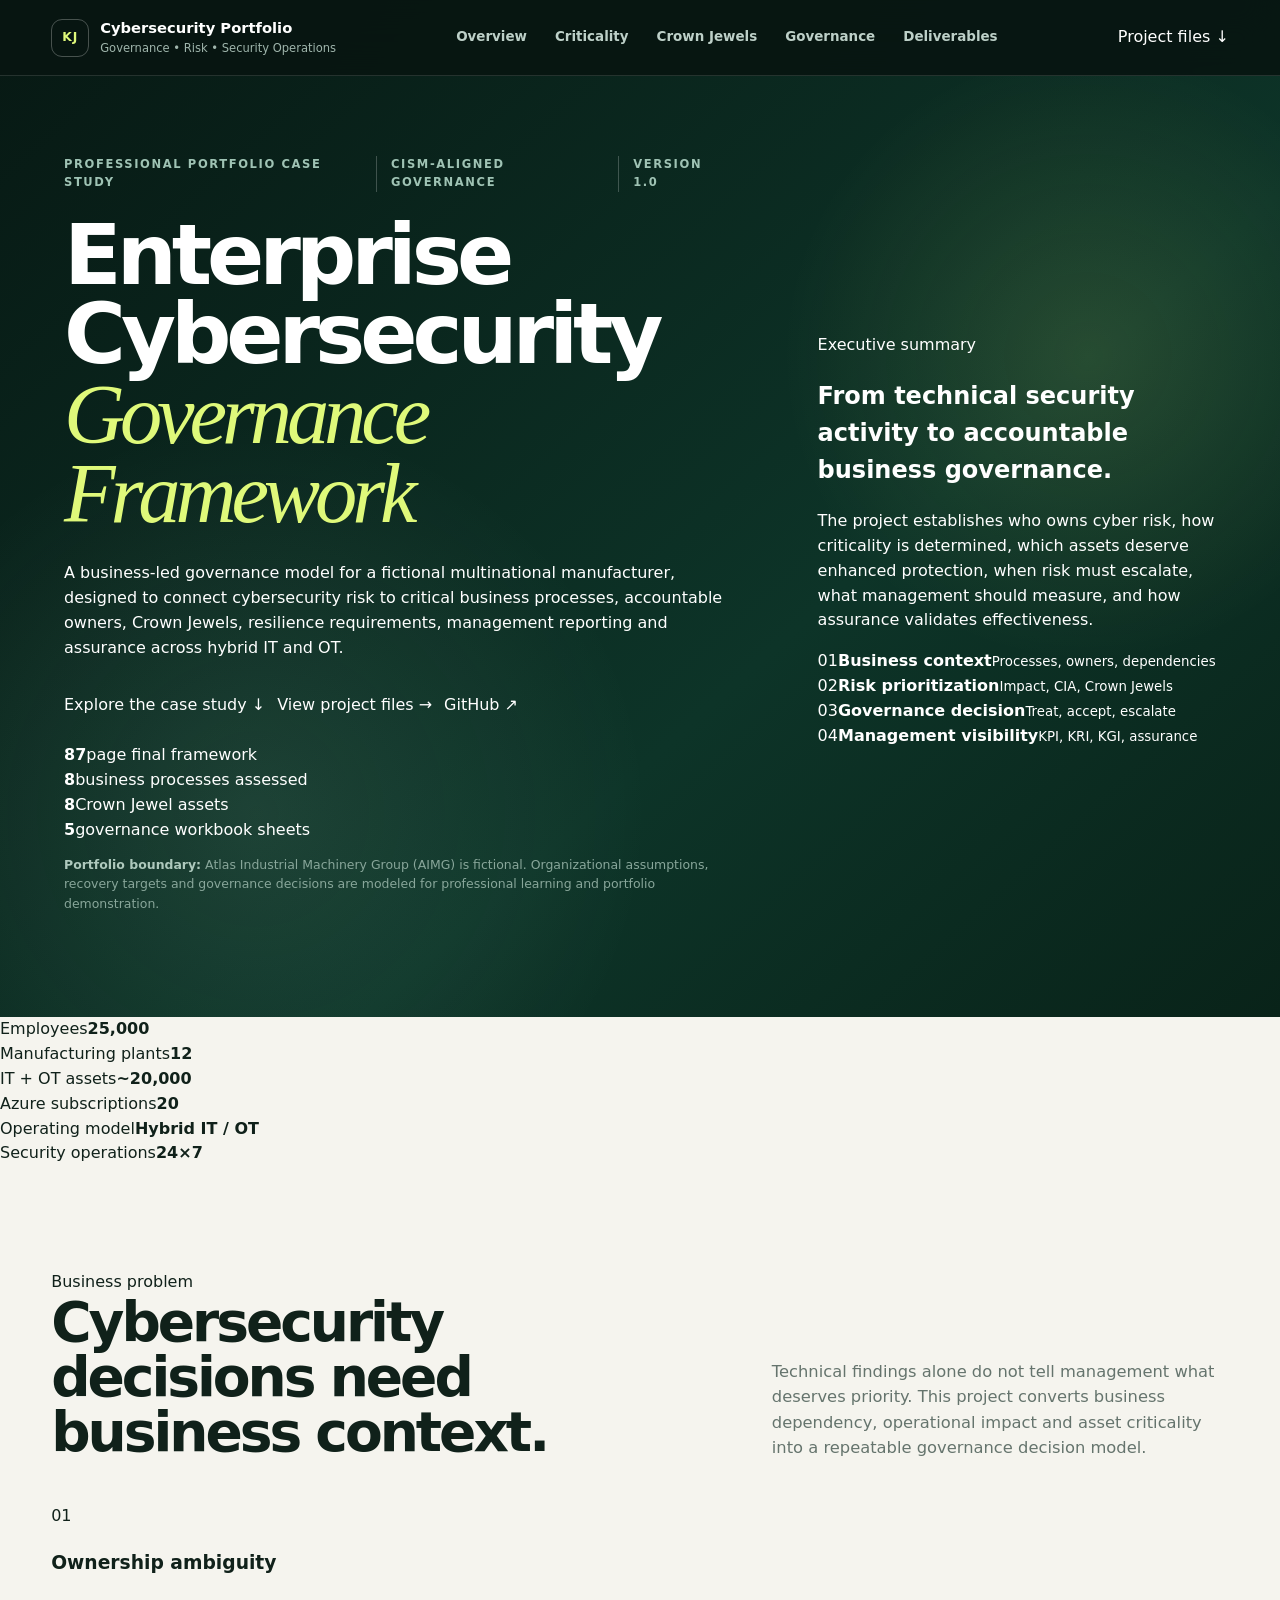
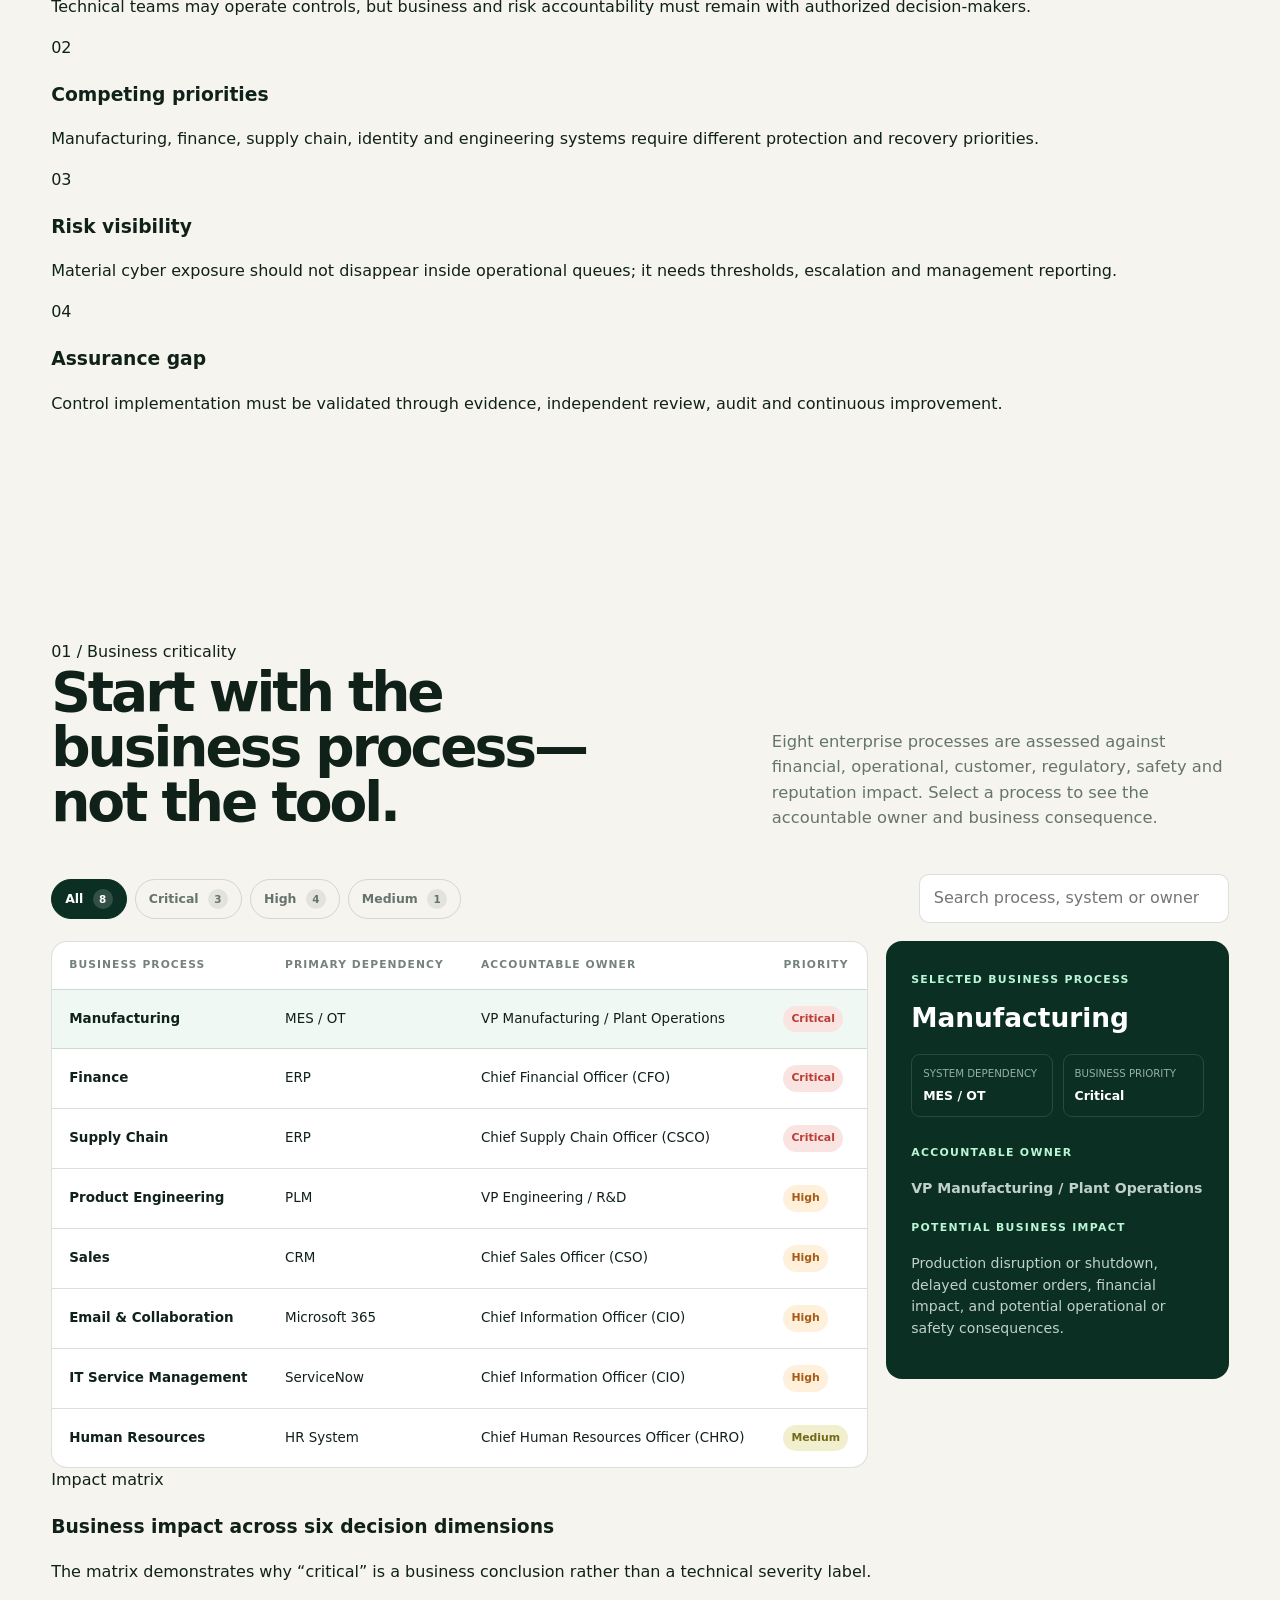
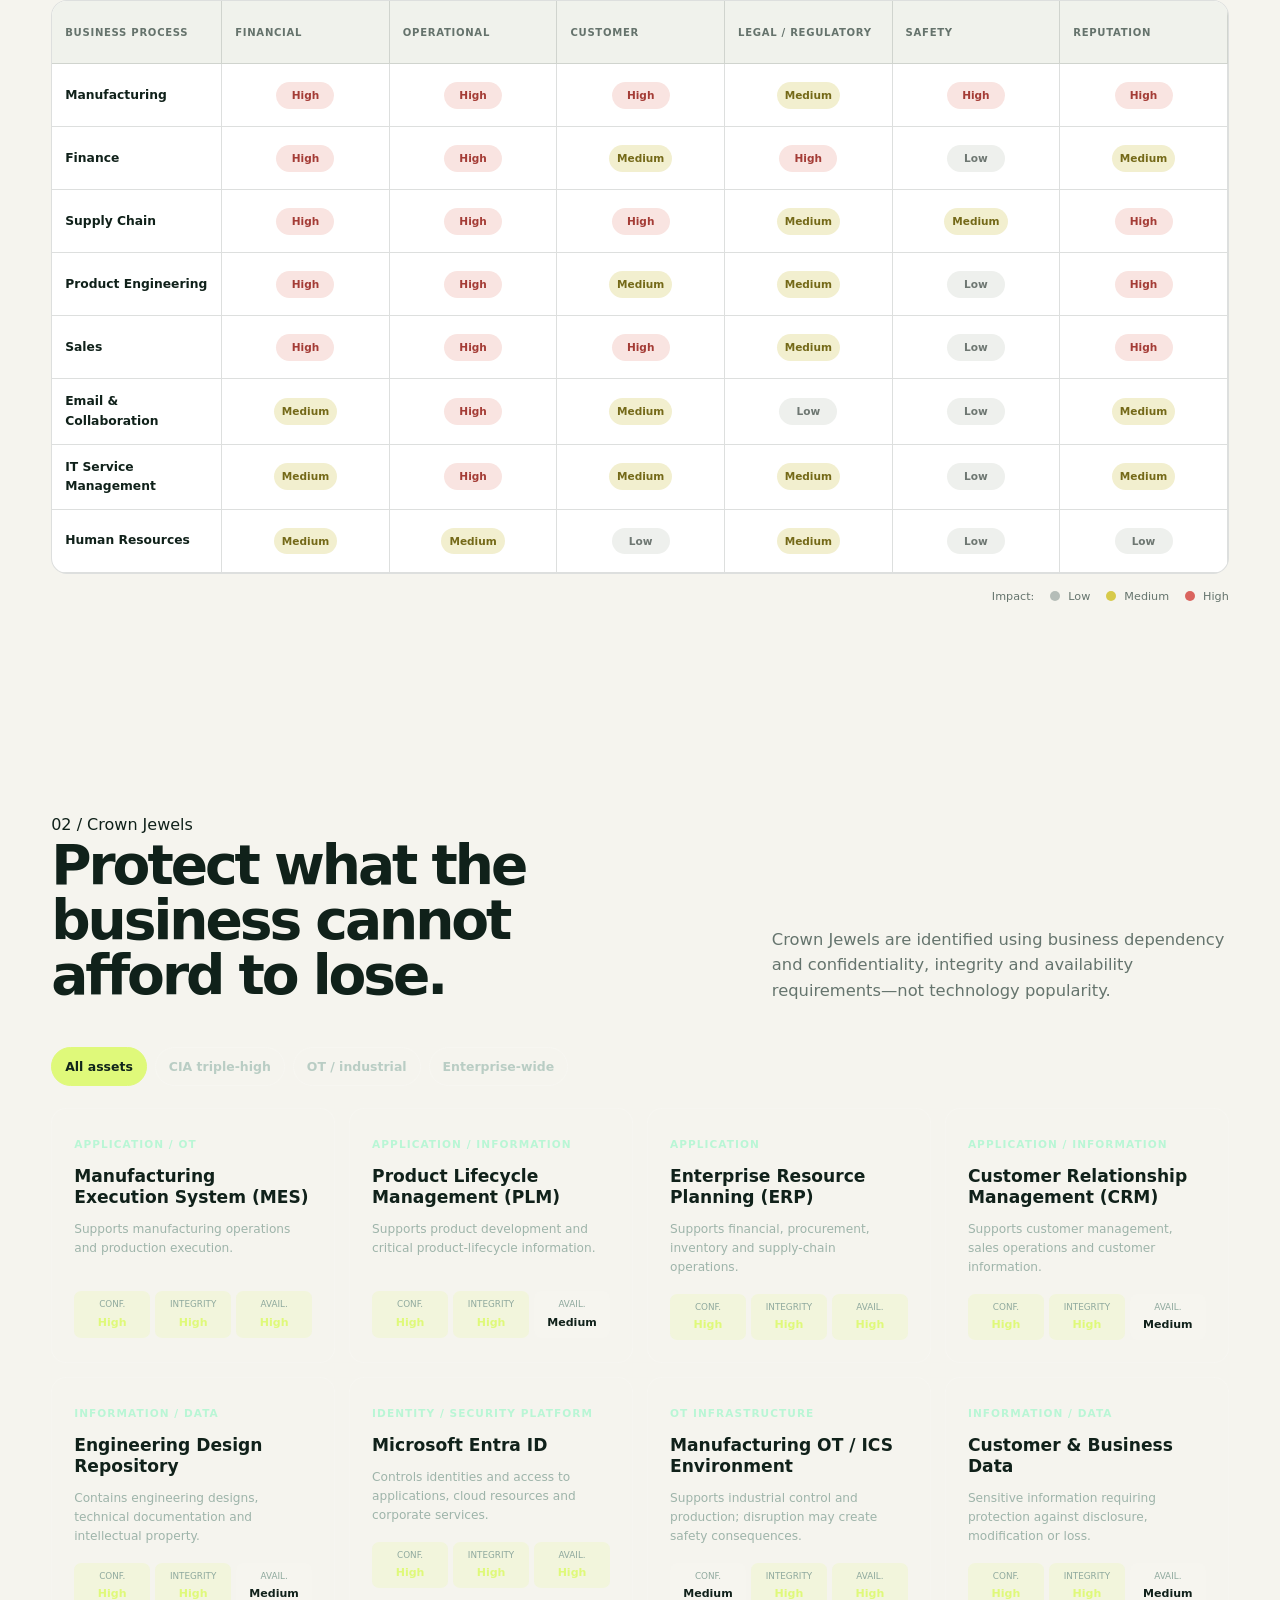
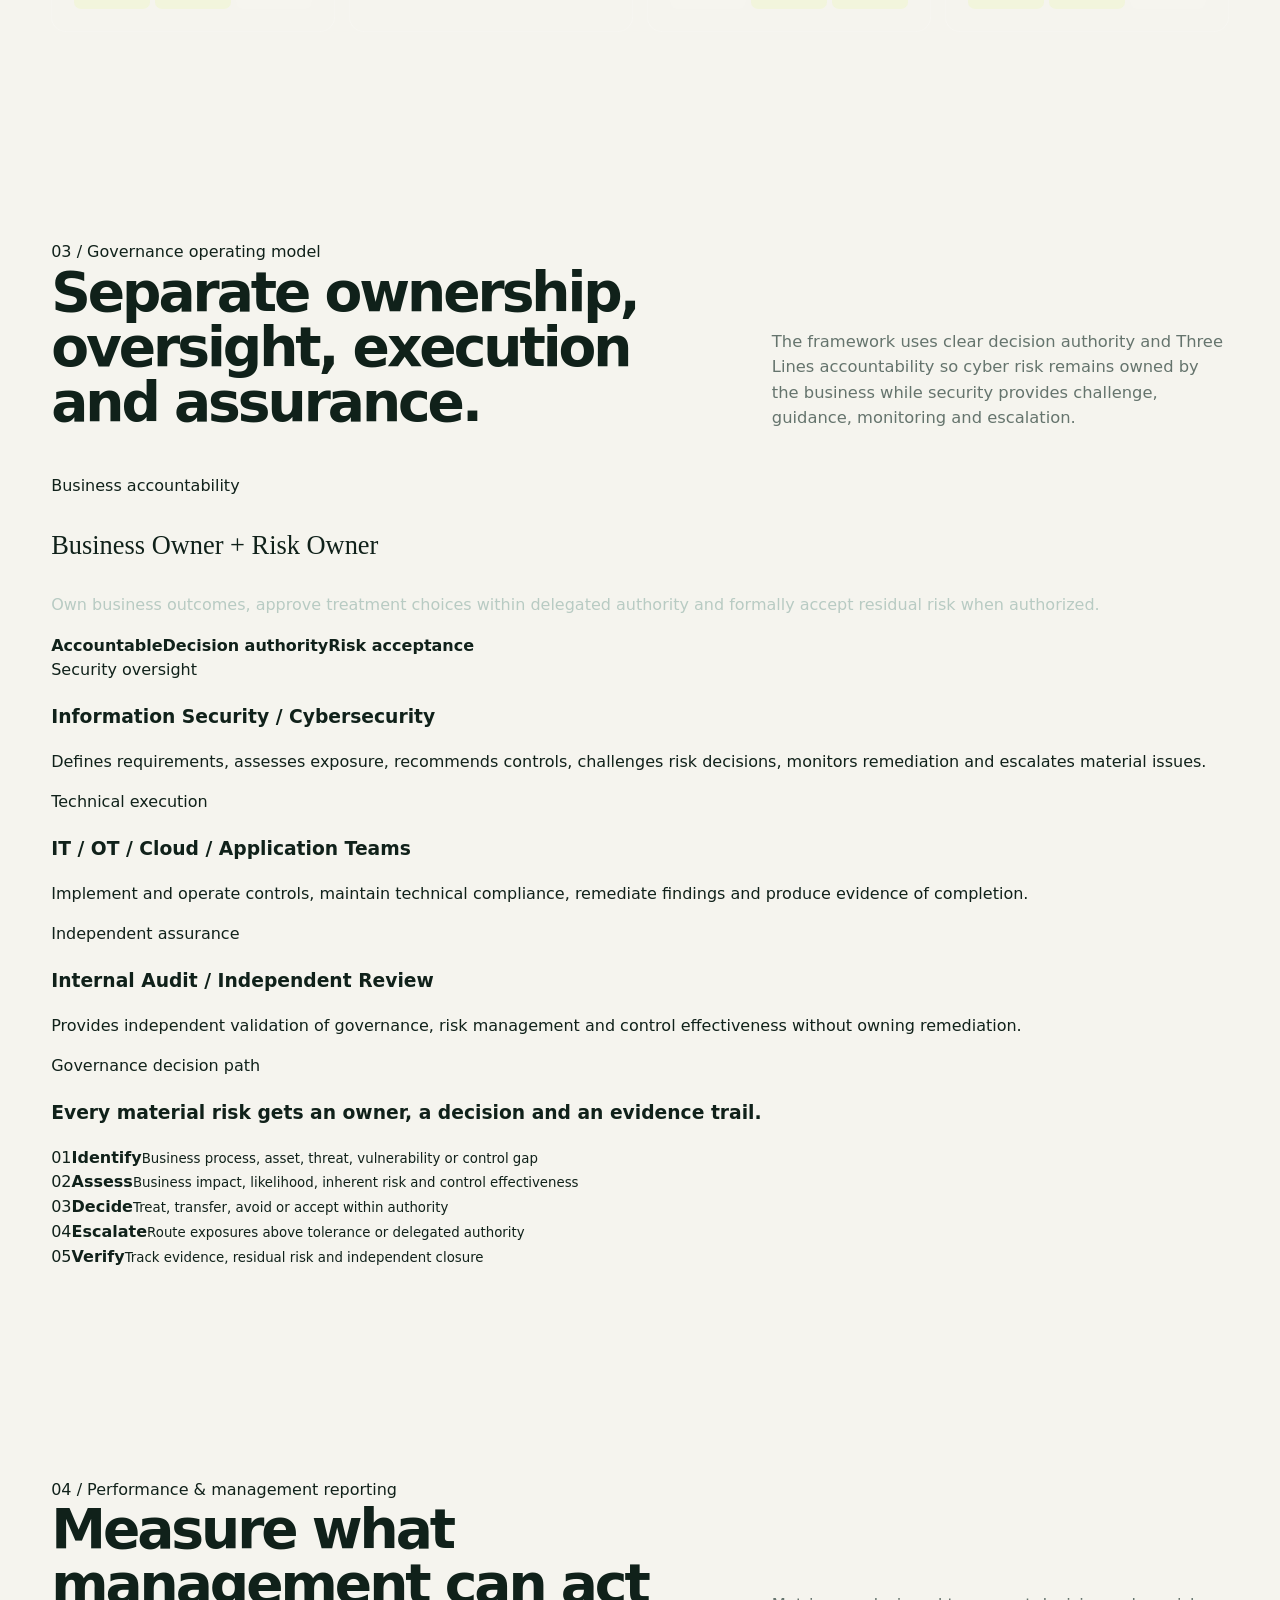
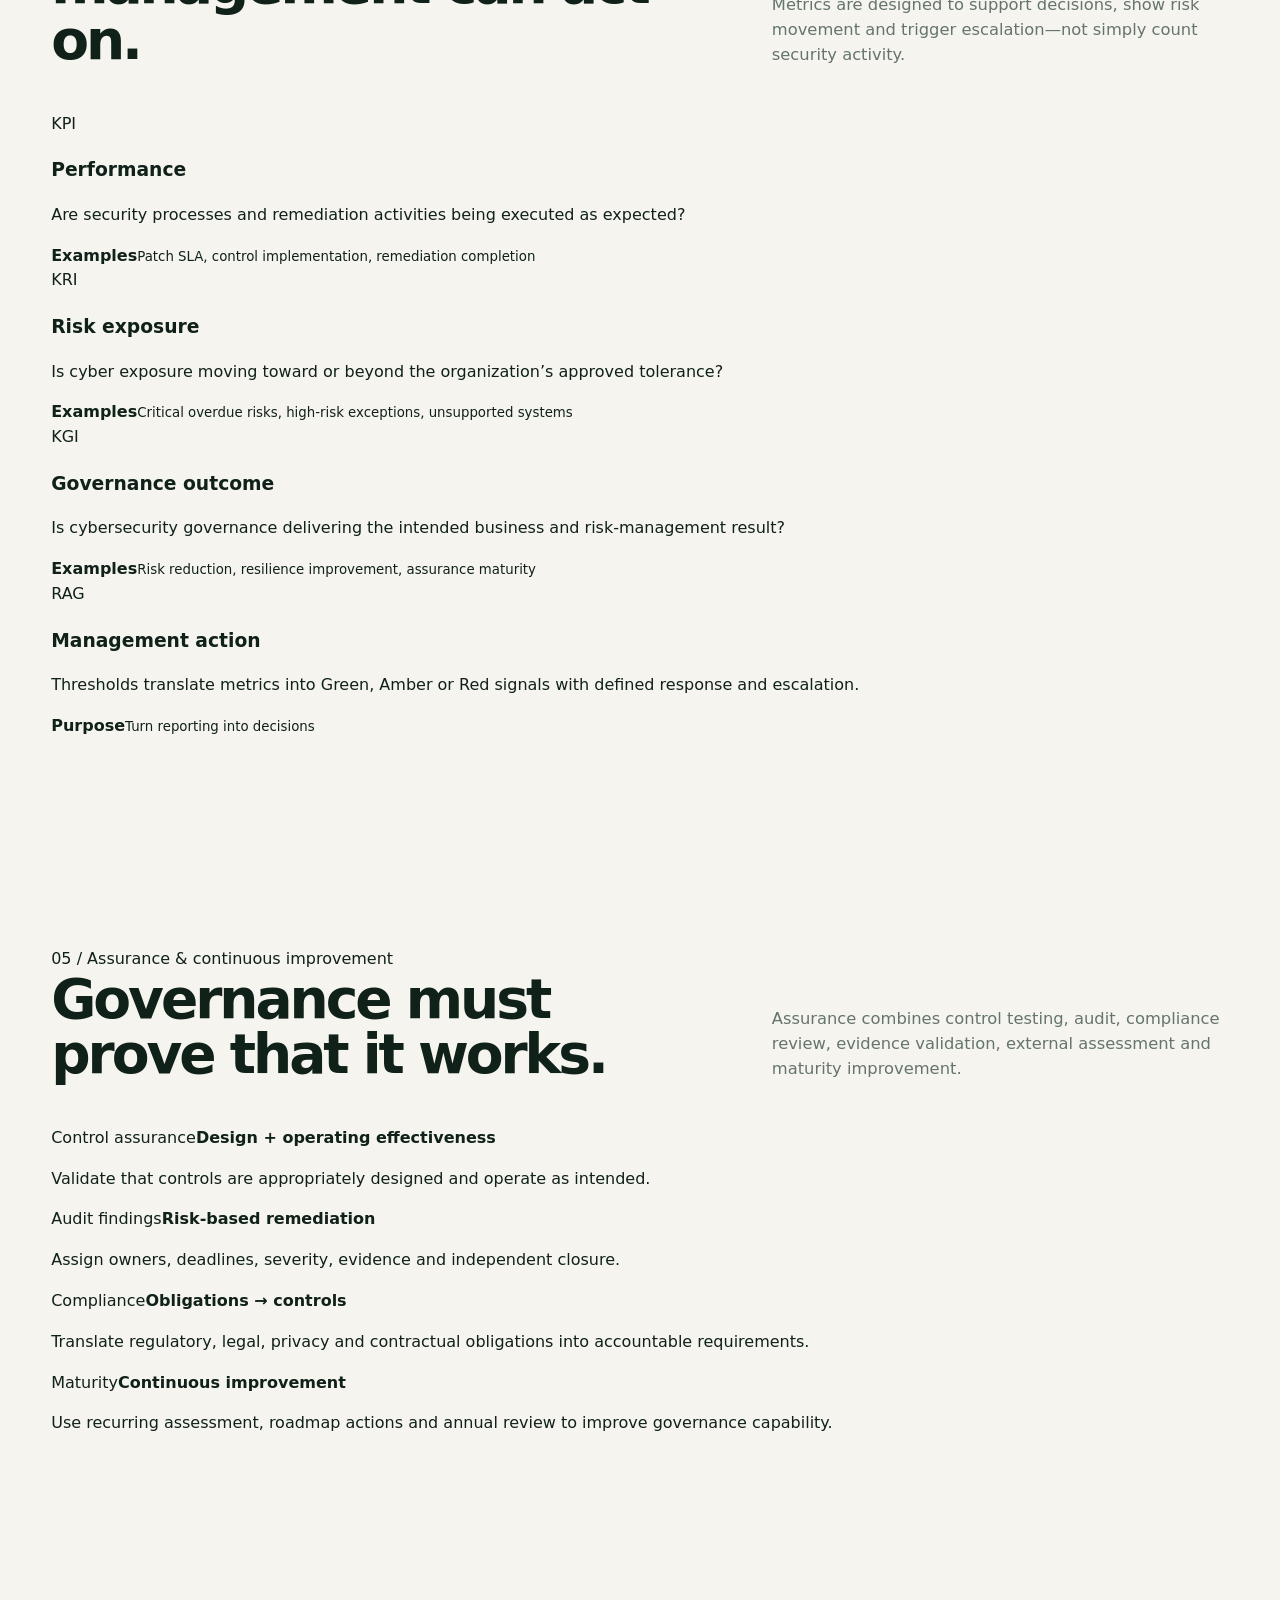
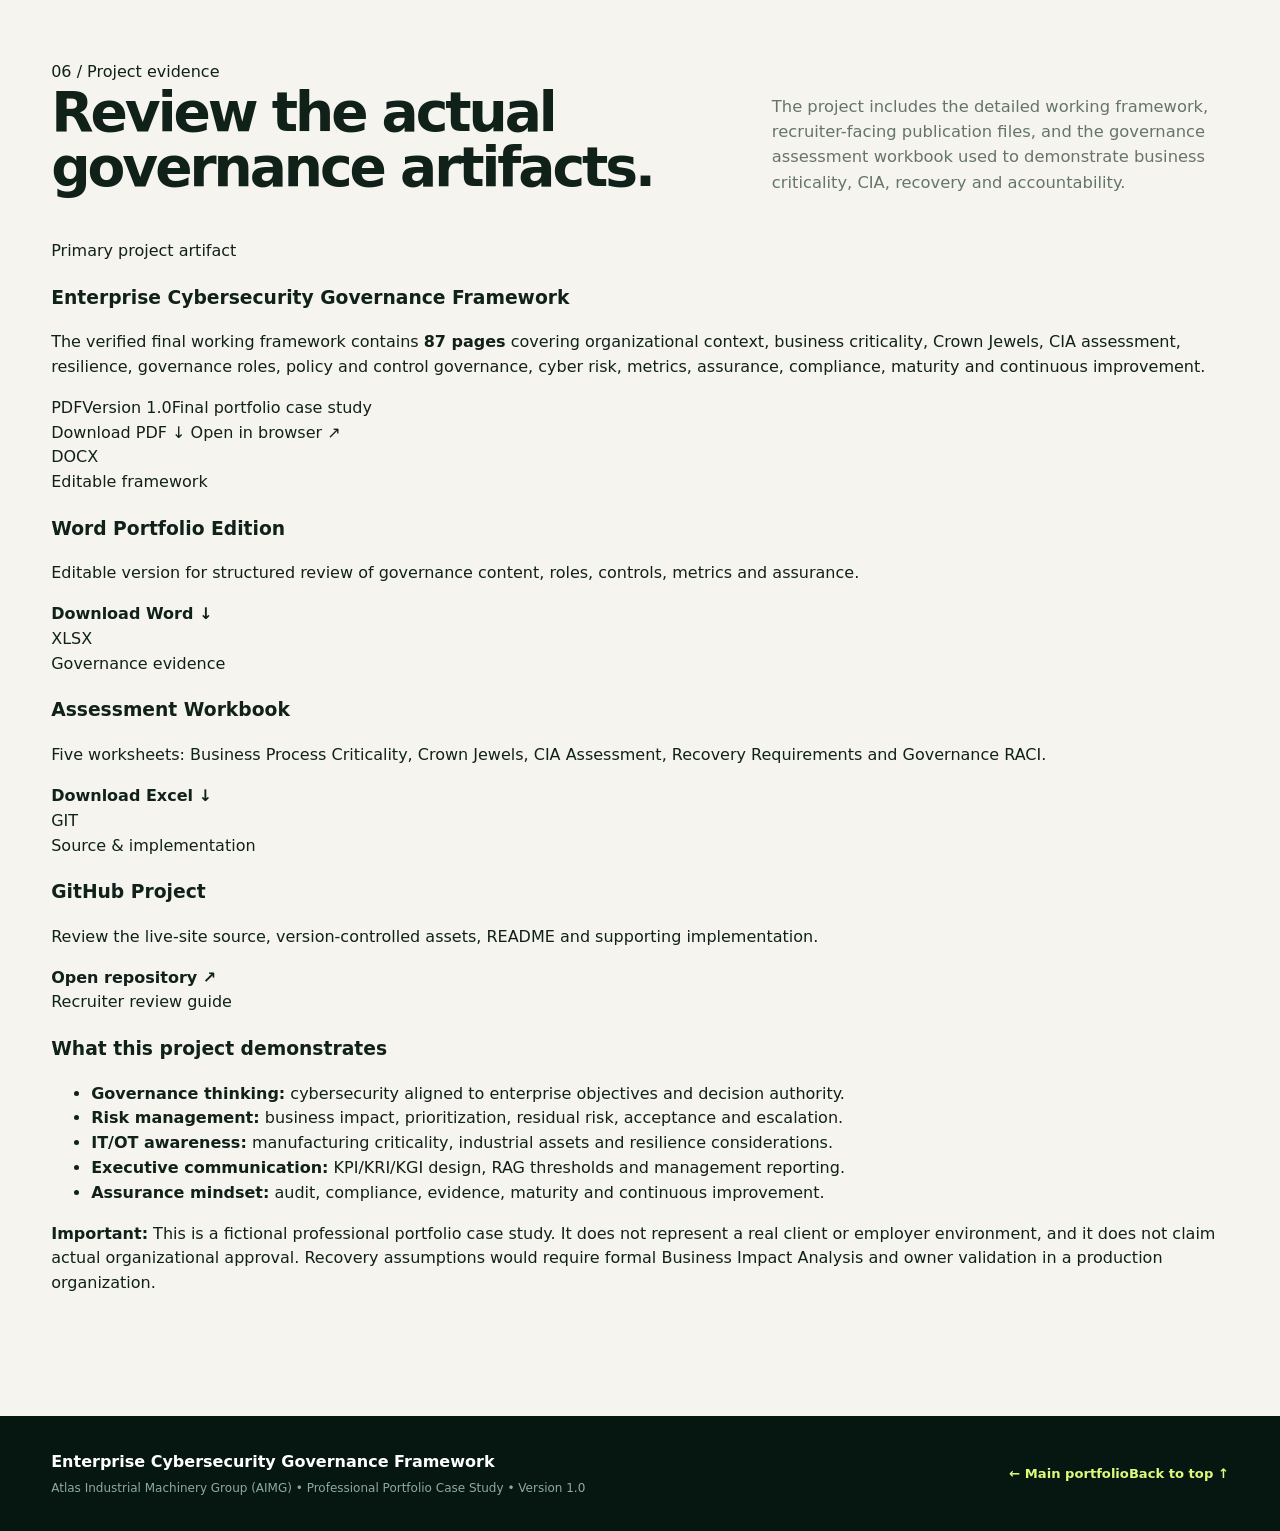
==== commit 58897b5d: "Redesign AIMG governance case study page" ====
--- a/enterprise-cybersecurity-governance-framework/index.html
+++ b/enterprise-cybersecurity-governance-framework/index.html
@@ -3,177 +3,234 @@
 <head>
   <meta charset="utf-8">
   <meta name="viewport" content="width=device-width, initial-scale=1">
-  <meta name="description" content="Published enterprise cybersecurity governance case study for Atlas Industrial Machinery Group (AIMG), a fictional multinational manufacturer with hybrid IT and OT operations.">
-  <meta name="theme-color" content="#081612">
+  <meta name="description" content="Enterprise Cybersecurity Governance Framework portfolio case study for Atlas Industrial Machinery Group (AIMG), covering business criticality, Crown Jewels, cyber risk governance, metrics, assurance and IT/OT governance.">
+  <meta name="theme-color" content="#071c16">
   <title>Enterprise Cybersecurity Governance Framework | AIMG</title>
   <link rel="stylesheet" href="styles.css">
-  <link rel="stylesheet" href="improvements.css">
 </head>
 <body>
-  <a class="skip-link" href="#main">Skip to content</a>
+  <a class="skip-link" href="#main">Skip to main content</a>
+
   <header class="site-header">
-    <a class="brand" href="../" aria-label="Return to Krishnajith's portfolio">
-      <span class="brand-mark" aria-hidden="true">KG</span>
-      <span><strong>Governance Lab</strong><small>Krishnajith’s portfolio</small></span>
+    <a class="brand" href="../" aria-label="Return to Krishnajith's cybersecurity portfolio">
+      <span class="brand-mark">KJ</span>
+      <span class="brand-copy"><strong>Cybersecurity Portfolio</strong><small>Governance • Risk • Security Operations</small></span>
     </a>
-    <nav aria-label="Project navigation">
-      <a href="#scope">Scope</a>
-      <a href="#model">Model</a>
-      <a href="#management">Management</a>
-      <a href="#deliverables">Downloads</a>
+    <nav aria-label="Case study navigation">
+      <a href="#overview">Overview</a>
+      <a href="#criticality">Criticality</a>
+      <a href="#crown-jewels">Crown Jewels</a>
+      <a href="#governance">Governance</a>
+      <a href="#deliverables">Deliverables</a>
     </nav>
-    <a class="header-link" href="https://github.com/krishnajith-stack/krishnajith-cybersecurity-portfolio/tree/main/enterprise-cybersecurity-governance-framework" target="_blank" rel="noopener">GitHub ↗</a>
+    <a class="header-cta" href="#deliverables">Project files ↓</a>
   </header>
 
   <main id="main">
-    <section class="hero">
-      <div class="hero-copy">
-        <div class="eyebrow"><span>Published professional portfolio case study</span><span>Version 1.0 · Final</span></div>
+    <section class="hero" id="overview">
+      <div class="hero-content">
+        <div class="eyebrow"><span>Professional portfolio case study</span><span>CISM-aligned governance</span><span>Version 1.0</span></div>
         <h1>Enterprise Cybersecurity <em>Governance Framework</em></h1>
-        <p class="lede">A business-led governance model connecting critical processes, accountable owners, enterprise risk, crown-jewel protection, resilience, management reporting and assurance across a multinational hybrid IT/OT environment.</p>
+        <p class="hero-lede">A business-led governance model for a fictional multinational manufacturer, designed to connect cybersecurity risk to critical business processes, accountable owners, Crown Jewels, resilience requirements, management reporting and assurance across hybrid IT and OT.</p>
         <div class="hero-actions">
-          <a class="button primary" href="#model">Explore the governance model <span aria-hidden="true">↓</span></a>
-          <a class="button secondary" href="#deliverables">Download project files <span aria-hidden="true">↓</span></a>
-        </div>
-        <div class="hero-downloads" aria-label="Quick downloads">
-          <a href="downloads/AIMG_Enterprise_Cybersecurity_Governance_Framework_Portfolio_Edition_v1.0.pdf" download>PDF · Framework</a>
-          <a href="downloads/AIMG_Enterprise_Cybersecurity_Governance_Framework_Portfolio_Edition_v1.0.docx" download>Word · Framework</a>
-          <a href="downloads/AIMG_Cybersecurity_Governance_Workbook_v1.0.xlsx" download>Excel · Workbook</a>
-        </div>
-        <p class="disclosure"><strong>Scope note:</strong> Atlas Industrial Machinery Group (AIMG) is a fictional organization created for professional portfolio and learning purposes.</p>
-      </div>
-      <aside class="hero-panel" aria-label="Framework summary">
-        <div class="panel-label">Governance decision chain</div>
-        <ol class="decision-chain">
-          <li><span>01</span><div><strong>Understand</strong><small>Business and technology context</small></div></li>
-          <li><span>02</span><div><strong>Prioritize</strong><small>Business processes and impact</small></div></li>
-          <li><span>03</span><div><strong>Assign</strong><small>Business and risk accountability</small></div></li>
-          <li><span>04</span><div><strong>Govern</strong><small>Risk, controls, metrics and assurance</small></div></li>
-        </ol>
+          <a class="btn btn-primary" href="#criticality">Explore the case study <span>↓</span></a>
+          <a class="btn btn-secondary" href="#deliverables">View project files <span>→</span></a>
+          <a class="btn btn-ghost" href="https://github.com/krishnajith-stack/krishnajith-cybersecurity-portfolio/tree/main/enterprise-cybersecurity-governance-framework" target="_blank" rel="noopener">GitHub ↗</a>
+        </div>
+        <div class="hero-proof">
+          <div><strong>87</strong><span>page final framework</span></div>
+          <div><strong>8</strong><span>business processes assessed</span></div>
+          <div><strong>8</strong><span>Crown Jewel assets</span></div>
+          <div><strong>5</strong><span>governance workbook sheets</span></div>
+        </div>
+        <p class="disclosure"><strong>Portfolio boundary:</strong> Atlas Industrial Machinery Group (AIMG) is fictional. Organizational assumptions, recovery targets and governance decisions are modeled for professional learning and portfolio demonstration.</p>
+      </div>
+      <aside class="executive-card" aria-label="Executive case study summary">
+        <span class="card-label">Executive summary</span>
+        <h2>From technical security activity to accountable business governance.</h2>
+        <p>The project establishes who owns cyber risk, how criticality is determined, which assets deserve enhanced protection, when risk must escalate, what management should measure, and how assurance validates effectiveness.</p>
+        <div class="executive-chain">
+          <div><span>01</span><strong>Business context</strong><small>Processes, owners, dependencies</small></div>
+          <div><span>02</span><strong>Risk prioritization</strong><small>Impact, CIA, Crown Jewels</small></div>
+          <div><span>03</span><strong>Governance decision</strong><small>Treat, accept, escalate</small></div>
+          <div><span>04</span><strong>Management visibility</strong><small>KPI, KRI, KGI, assurance</small></div>
+        </div>
       </aside>
     </section>
 
-    <section class="metrics" aria-label="Organization facts">
-      <div><strong>25K</strong><span>Employees</span></div>
-      <div><strong>12</strong><span>Manufacturing plants</span></div>
-      <div><strong>20K</strong><span>IT + OT assets</span></div>
-      <div><strong>20</strong><span>Azure subscriptions</span></div>
-      <div><strong>24×7</strong><span>Security operations</span></div>
-    </section>
-
-    <section class="section" id="scope">
-      <div class="section-heading">
-        <div><span class="section-index">01 / Enterprise scope</span><h2>Cybersecurity governance anchored in business impact.</h2></div>
-        <p>The framework covers corporate IT, Azure, Entra ID, enterprise applications, manufacturing OT/ICS, third-party dependencies and critical information assets.</p>
-      </div>
-      <div class="context-grid">
-        <article class="context-card featured"><span class="card-kicker">Business criticality</span><h3>Eight enterprise processes assessed.</h3><p>Manufacturing, Finance, Supply Chain, Product Engineering, Sales, Email & Collaboration, IT Service Management and Human Resources are classified according to operational, financial, customer, regulatory, safety and reputation impact.</p></article>
-        <article class="context-card"><span class="card-kicker">Crown jewels</span><h3>Eight critical assets identified.</h3><p>MES, Manufacturing OT/ICS, ERP, PLM, Engineering Design Repository, CRM, Microsoft Entra ID and Customer & Business Data are governed according to business dependency and CIA requirements.</p></article>
-        <article class="context-card"><span class="card-kicker">Resilience</span><h3>Recovery requirements are business-aligned.</h3><p>Recovery tiers, RTO and RPO assumptions connect availability needs to business impact. In a real implementation, targets would be validated through formal Business Impact Analysis.</p></article>
-      </div>
-    </section>
-
-    <section class="section tinted" id="model">
-      <div class="section-heading">
-        <div><span class="section-index">02 / Governance model</span><h2>Clear authority from executive oversight to technical execution.</h2></div>
-        <p>The framework separates business-risk ownership, security oversight, technical implementation and independent assurance.</p>
-      </div>
-      <div class="context-grid">
-        <article class="context-card"><span class="card-kicker">Accountability</span><h3>Business Owner + Risk Owner</h3><p>Business Owners remain accountable for business outcomes. Risk Owners approve treatment or residual-risk acceptance within delegated authority and approved tolerance.</p></article>
-        <article class="context-card"><span class="card-kicker">Oversight</span><h3>Steering Committee + InfoSec</h3><p>Cybersecurity governance identifies and assesses risk, recommends controls, monitors remediation, reports performance and escalates material issues without assuming ownership of business risk.</p></article>
-        <article class="context-card"><span class="card-kicker">Assurance</span><h3>Three Lines Model</h3><p>Business and technology functions operate controls, cybersecurity/risk/compliance provide oversight and challenge, and Internal Audit remains independent from control ownership and remediation.</p></article>
-      </div>
-    </section>
-
-    <section class="section management-section" id="management">
-      <div class="section-heading">
-        <div><span class="section-index">03 / Management governance</span><h2>Risk decisions stay visible and measurable.</h2></div>
-        <p>The framework turns governance into a management system: every material risk has an owner, a decision path, an action, a reporting signal and an assurance trail.</p>
-      </div>
-
-      <div class="management-intro">
-        <article class="management-callout accent">
-          <span>Management principle</span>
-          <strong>No material cyber risk should disappear inside a technical queue.</strong>
-          <p>Risks are translated into business impact, assigned to accountable decision-makers and tracked through treatment, acceptance, escalation and review.</p>
-        </article>
-        <article class="management-callout">
-          <span>Decision evidence</span>
-          <strong>Ownership + threshold + action + reporting.</strong>
-          <p>Each governance decision can be traced to an owner, delegated authority, tolerance or escalation trigger, status metric and management action.</p>
-        </article>
-      </div>
-
-      <div class="outcome-flow" aria-label="Governance lifecycle">
-        <article><span>01</span><strong>Identify</strong><small>Business context, Crown Jewels, dependencies and cybersecurity risks become visible.</small></article>
-        <article><span>02</span><strong>Assess</strong><small>Impact, CIA, inherent risk, control effectiveness and residual risk are evaluated.</small></article>
-        <article><span>03</span><strong>Decide</strong><small>Treatment, residual-risk acceptance, exceptions and escalation follow defined authority.</small></article>
-        <article><span>04</span><strong>Measure</strong><small>KPIs, KRIs, KGIs, RAG thresholds and remediation status provide management visibility.</small></article>
-        <article><span>05</span><strong>Assure</strong><small>Audit, compliance, maturity assessment and periodic review validate that governance is working.</small></article>
-      </div>
-
-      <div class="decision-visibility" aria-label="Management visibility controls">
-        <div><strong>Risk Owner</strong><span>Who is accountable for the risk decision?</span></div>
-        <div><strong>Decision Authority</strong><span>Can it be treated or accepted here, or must it escalate?</span></div>
-        <div><strong>Management Signal</strong><span>Which KPI, KRI, threshold or RAG status shows movement?</span></div>
-        <div><strong>Assurance Trail</strong><span>What evidence confirms remediation, acceptance or closure?</span></div>
-      </div>
-    </section>
-
-    <section class="section evidence" id="deliverables">
-      <div class="section-heading">
-        <div><span class="section-index">04 / Final deliverables</span><h2>Download the governance package.</h2></div>
-        <p>The detailed working framework contains 87 pages. For public portfolio review, downloadable portfolio editions of the framework and the five-sheet governance workbook are provided below.</p>
-      </div>
-
-      <div class="download-panel">
-        <div class="download-panel-head">
-          <div><span class="artifact-label">Public portfolio downloads</span><h3>Choose the format you need.</h3></div>
-          <p>All three files are stored with the GitHub project, so the links work directly from the published site without requiring private access.</p>
-        </div>
-        <div class="download-grid">
-          <a class="download-card" href="downloads/AIMG_Enterprise_Cybersecurity_Governance_Framework_Portfolio_Edition_v1.0.pdf" download>
-            <div class="download-format"><span>Framework</span><b>PDF</b></div>
-            <h4>Read-only portfolio edition</h4>
-            <p>Best for recruiters and reviewers who want a clean, portable overview of the governance framework, working papers and management model.</p>
-            <div class="download-action">Download PDF <span>↓</span></div>
-          </a>
-          <a class="download-card" href="downloads/AIMG_Enterprise_Cybersecurity_Governance_Framework_Portfolio_Edition_v1.0.docx" download>
-            <div class="download-format"><span>Framework</span><b>DOCX</b></div>
-            <h4>Editable Word edition</h4>
-            <p>Structured Word version covering business context, risk governance, authority, controls, metrics, assurance, maturity and the governance RACI.</p>
-            <div class="download-action">Download Word <span>↓</span></div>
-          </a>
-          <a class="download-card" href="downloads/AIMG_Cybersecurity_Governance_Workbook_v1.0.xlsx" download>
-            <div class="download-format"><span>Evidence workbook</span><b>XLSX</b></div>
-            <h4>Five-sheet governance workbook</h4>
-            <p>Business Process Criticality, Crown Jewels, CIA Assessment, Recovery Requirements and Governance RACI with professional formatting.</p>
-            <div class="download-action">Download Excel <span>↓</span></div>
-          </a>
-        </div>
-        <p class="download-note"><strong>Portfolio note:</strong> AIMG is fictional. Recovery targets and governance assumptions are illustrative and would require formal business-owner validation and organizational approval in a real implementation.</p>
-      </div>
-
-      <div class="evidence-grid">
-        <article class="evidence-card"><span class="file-type">Detailed working paper · 87 pages</span><h3>Enterprise Governance Framework</h3><p>Business context, Crown Jewels, CIA, resilience, governance structure, roles and decision authority, policy/control governance, risk governance, metrics, assurance and maturity.</p><strong>Version 1.0 · Final working package</strong></article>
-        <article class="evidence-card"><span class="file-type">Workbook · 5 worksheets</span><h3>Governance Assessment Workbook</h3><p>Business Process Criticality, Crown Jewels, CIA Assessment, Recovery Requirements and Governance RACI.</p><strong>Supporting governance evidence</strong></article>
-        <a class="evidence-card" href="https://github.com/krishnajith-stack/krishnajith-cybersecurity-portfolio/tree/main/enterprise-cybersecurity-governance-framework" target="_blank" rel="noopener"><span class="file-type">GitHub · Source</span><h3>Project Repository</h3><p>Version-controlled project page, README, downloadable portfolio artifacts, design assets and implementation source used for the published case study.</p><strong>Open repository ↗</strong></a>
-      </div>
-
-      <div class="validation-card">
-        <div><span class="card-kicker">Governance validation</span><h3>Portfolio assumptions are clearly identified</h3></div>
+    <section class="snapshot" aria-label="AIMG organization snapshot">
+      <div><span>Employees</span><strong>25,000</strong></div>
+      <div><span>Manufacturing plants</span><strong>12</strong></div>
+      <div><span>IT + OT assets</span><strong>~20,000</strong></div>
+      <div><span>Azure subscriptions</span><strong>20</strong></div>
+      <div><span>Operating model</span><strong>Hybrid IT / OT</strong></div>
+      <div><span>Security operations</span><strong>24×7</strong></div>
+    </section>
+
+    <section class="section problem-section">
+      <div class="section-heading compact-heading">
+        <div><span class="section-kicker">Business problem</span><h2>Cybersecurity decisions need business context.</h2></div>
+        <p>Technical findings alone do not tell management what deserves priority. This project converts business dependency, operational impact and asset criticality into a repeatable governance decision model.</p>
+      </div>
+      <div class="problem-grid">
+        <article><span>01</span><h3>Ownership ambiguity</h3><p>Technical teams may operate controls, but business and risk accountability must remain with authorized decision-makers.</p></article>
+        <article><span>02</span><h3>Competing priorities</h3><p>Manufacturing, finance, supply chain, identity and engineering systems require different protection and recovery priorities.</p></article>
+        <article><span>03</span><h3>Risk visibility</h3><p>Material cyber exposure should not disappear inside operational queues; it needs thresholds, escalation and management reporting.</p></article>
+        <article><span>04</span><h3>Assurance gap</h3><p>Control implementation must be validated through evidence, independent review, audit and continuous improvement.</p></article>
+      </div>
+    </section>
+
+    <section class="section alt" id="criticality">
+      <div class="section-heading">
+        <div><span class="section-kicker">01 / Business criticality</span><h2>Start with the business process—not the tool.</h2></div>
+        <p>Eight enterprise processes are assessed against financial, operational, customer, regulatory, safety and reputation impact. Select a process to see the accountable owner and business consequence.</p>
+      </div>
+
+      <div class="toolbar">
+        <div class="filter-group" aria-label="Filter processes by criticality">
+          <button class="filter active" type="button" data-filter="All" aria-pressed="true">All <span>8</span></button>
+          <button class="filter" type="button" data-filter="Critical" aria-pressed="false">Critical <span>3</span></button>
+          <button class="filter" type="button" data-filter="High" aria-pressed="false">High <span>4</span></button>
+          <button class="filter" type="button" data-filter="Medium" aria-pressed="false">Medium <span>1</span></button>
+        </div>
+        <label class="search"><span class="sr-only">Search business processes</span><input id="process-search" type="search" placeholder="Search process, system or owner"></label>
+      </div>
+
+      <div class="criticality-layout">
+        <div class="table-wrap">
+          <table>
+            <thead><tr><th>Business process</th><th>Primary dependency</th><th>Accountable owner</th><th>Priority</th></tr></thead>
+            <tbody id="process-table"></tbody>
+          </table>
+          <div id="empty-state" class="empty-state" hidden>No matching process found.</div>
+        </div>
+        <aside id="process-detail" class="detail-panel" aria-live="polite"></aside>
+      </div>
+
+      <div class="subsection-heading"><span>Impact matrix</span><h3>Business impact across six decision dimensions</h3><p>The matrix demonstrates why “critical” is a business conclusion rather than a technical severity label.</p></div>
+      <div id="impact-grid" class="impact-grid" aria-label="Business impact matrix"></div>
+      <div class="legend"><span>Impact:</span><i class="low"></i> Low <i class="medium"></i> Medium <i class="high"></i> High</div>
+    </section>
+
+    <section class="section dark" id="crown-jewels">
+      <div class="section-heading">
+        <div><span class="section-kicker">02 / Crown Jewels</span><h2>Protect what the business cannot afford to lose.</h2></div>
+        <p>Crown Jewels are identified using business dependency and confidentiality, integrity and availability requirements—not technology popularity.</p>
+      </div>
+      <div class="jewel-controls" aria-label="Filter Crown Jewels">
+        <button class="jewel-filter active" type="button" data-jewel-filter="All" aria-pressed="true">All assets</button>
+        <button class="jewel-filter" type="button" data-jewel-filter="Triple High" aria-pressed="false">CIA triple-high</button>
+        <button class="jewel-filter" type="button" data-jewel-filter="OT" aria-pressed="false">OT / industrial</button>
+        <button class="jewel-filter" type="button" data-jewel-filter="Enterprise-wide" aria-pressed="false">Enterprise-wide</button>
+      </div>
+      <div id="jewel-grid" class="jewel-grid"></div>
+    </section>
+
+    <section class="section" id="governance">
+      <div class="section-heading">
+        <div><span class="section-kicker">03 / Governance operating model</span><h2>Separate ownership, oversight, execution and assurance.</h2></div>
+        <p>The framework uses clear decision authority and Three Lines accountability so cyber risk remains owned by the business while security provides challenge, guidance, monitoring and escalation.</p>
+      </div>
+
+      <div class="governance-grid">
+        <article class="governance-card featured"><span>Business accountability</span><h3>Business Owner + Risk Owner</h3><p>Own business outcomes, approve treatment choices within delegated authority and formally accept residual risk when authorized.</p><div class="mini-tags"><b>Accountable</b><b>Decision authority</b><b>Risk acceptance</b></div></article>
+        <article class="governance-card"><span>Security oversight</span><h3>Information Security / Cybersecurity</h3><p>Defines requirements, assesses exposure, recommends controls, challenges risk decisions, monitors remediation and escalates material issues.</p></article>
+        <article class="governance-card"><span>Technical execution</span><h3>IT / OT / Cloud / Application Teams</h3><p>Implement and operate controls, maintain technical compliance, remediate findings and produce evidence of completion.</p></article>
+        <article class="governance-card"><span>Independent assurance</span><h3>Internal Audit / Independent Review</h3><p>Provides independent validation of governance, risk management and control effectiveness without owning remediation.</p></article>
+      </div>
+
+      <div class="decision-model">
+        <div class="decision-intro"><span class="section-kicker">Governance decision path</span><h3>Every material risk gets an owner, a decision and an evidence trail.</h3></div>
+        <div class="decision-steps">
+          <article><span>01</span><strong>Identify</strong><small>Business process, asset, threat, vulnerability or control gap</small></article>
+          <article><span>02</span><strong>Assess</strong><small>Business impact, likelihood, inherent risk and control effectiveness</small></article>
+          <article><span>03</span><strong>Decide</strong><small>Treat, transfer, avoid or accept within authority</small></article>
+          <article><span>04</span><strong>Escalate</strong><small>Route exposures above tolerance or delegated authority</small></article>
+          <article><span>05</span><strong>Verify</strong><small>Track evidence, residual risk and independent closure</small></article>
+        </div>
+      </div>
+    </section>
+
+    <section class="section metrics-section">
+      <div class="section-heading">
+        <div><span class="section-kicker">04 / Performance & management reporting</span><h2>Measure what management can act on.</h2></div>
+        <p>Metrics are designed to support decisions, show risk movement and trigger escalation—not simply count security activity.</p>
+      </div>
+      <div class="metric-cards">
+        <article><span>KPI</span><h3>Performance</h3><p>Are security processes and remediation activities being executed as expected?</p><strong>Examples</strong><small>Patch SLA, control implementation, remediation completion</small></article>
+        <article><span>KRI</span><h3>Risk exposure</h3><p>Is cyber exposure moving toward or beyond the organization’s approved tolerance?</p><strong>Examples</strong><small>Critical overdue risks, high-risk exceptions, unsupported systems</small></article>
+        <article><span>KGI</span><h3>Governance outcome</h3><p>Is cybersecurity governance delivering the intended business and risk-management result?</p><strong>Examples</strong><small>Risk reduction, resilience improvement, assurance maturity</small></article>
+        <article class="accent"><span>RAG</span><h3>Management action</h3><p>Thresholds translate metrics into Green, Amber or Red signals with defined response and escalation.</p><strong>Purpose</strong><small>Turn reporting into decisions</small></article>
+      </div>
+    </section>
+
+    <section class="section assurance-section">
+      <div class="section-heading compact-heading">
+        <div><span class="section-kicker">05 / Assurance & continuous improvement</span><h2>Governance must prove that it works.</h2></div>
+        <p>Assurance combines control testing, audit, compliance review, evidence validation, external assessment and maturity improvement.</p>
+      </div>
+      <div class="assurance-grid">
+        <div><span>Control assurance</span><strong>Design + operating effectiveness</strong><p>Validate that controls are appropriately designed and operate as intended.</p></div>
+        <div><span>Audit findings</span><strong>Risk-based remediation</strong><p>Assign owners, deadlines, severity, evidence and independent closure.</p></div>
+        <div><span>Compliance</span><strong>Obligations → controls</strong><p>Translate regulatory, legal, privacy and contractual obligations into accountable requirements.</p></div>
+        <div><span>Maturity</span><strong>Continuous improvement</strong><p>Use recurring assessment, roadmap actions and annual review to improve governance capability.</p></div>
+      </div>
+    </section>
+
+    <section class="section deliverables" id="deliverables">
+      <div class="section-heading">
+        <div><span class="section-kicker">06 / Project evidence</span><h2>Review the actual governance artifacts.</h2></div>
+        <p>The project includes the detailed working framework, recruiter-facing publication files, and the governance assessment workbook used to demonstrate business criticality, CIA, recovery and accountability.</p>
+      </div>
+
+      <div class="primary-download">
+        <div class="download-copy">
+          <span class="availability">Primary project artifact</span>
+          <h3>Enterprise Cybersecurity Governance Framework</h3>
+          <p>The verified final working framework contains <strong>87 pages</strong> covering organizational context, business criticality, Crown Jewels, CIA assessment, resilience, governance roles, policy and control governance, cyber risk, metrics, assurance, compliance, maturity and continuous improvement.</p>
+          <div class="download-meta"><span>PDF</span><span>Version 1.0</span><span>Final portfolio case study</span></div>
+        </div>
+        <div class="download-actions">
+          <a class="btn btn-primary large" href="downloads/AIMG_Enterprise_Cybersecurity_Governance_Framework_Portfolio_Edition_v1.0.pdf" download>Download PDF <span>↓</span></a>
+          <a class="text-link" href="downloads/AIMG_Enterprise_Cybersecurity_Governance_Framework_Portfolio_Edition_v1.0.pdf" target="_blank" rel="noopener">Open in browser ↗</a>
+        </div>
+      </div>
+
+      <div class="download-grid">
+        <a class="download-card" href="downloads/AIMG_Enterprise_Cybersecurity_Governance_Framework_Portfolio_Edition_v1.0.docx" download>
+          <div class="file-icon">DOCX</div>
+          <div><span>Editable framework</span><h3>Word Portfolio Edition</h3><p>Editable version for structured review of governance content, roles, controls, metrics and assurance.</p><strong>Download Word ↓</strong></div>
+        </a>
+        <a class="download-card" href="downloads/AIMG_Cybersecurity_Governance_Workbook_v1.0.xlsx" download>
+          <div class="file-icon">XLSX</div>
+          <div><span>Governance evidence</span><h3>Assessment Workbook</h3><p>Five worksheets: Business Process Criticality, Crown Jewels, CIA Assessment, Recovery Requirements and Governance RACI.</p><strong>Download Excel ↓</strong></div>
+        </a>
+        <a class="download-card" href="https://github.com/krishnajith-stack/krishnajith-cybersecurity-portfolio/tree/main/enterprise-cybersecurity-governance-framework" target="_blank" rel="noopener">
+          <div class="file-icon">GIT</div>
+          <div><span>Source & implementation</span><h3>GitHub Project</h3><p>Review the live-site source, version-controlled assets, README and supporting implementation.</p><strong>Open repository ↗</strong></div>
+        </a>
+      </div>
+
+      <div class="review-guide">
+        <div><span class="section-kicker">Recruiter review guide</span><h3>What this project demonstrates</h3></div>
         <ul>
-          <li><strong>Recovery targets:</strong> portfolio RTO/RPO assumptions require formal BIA validation in a real organization.</li>
-          <li><strong>Approval:</strong> the portfolio artifact does not claim real organizational sign-off.</li>
-          <li><strong>Continuous review:</strong> process criticality, risks, controls, metrics and governance maturity should be reassessed as business conditions change.</li>
+          <li><strong>Governance thinking:</strong> cybersecurity aligned to enterprise objectives and decision authority.</li>
+          <li><strong>Risk management:</strong> business impact, prioritization, residual risk, acceptance and escalation.</li>
+          <li><strong>IT/OT awareness:</strong> manufacturing criticality, industrial assets and resilience considerations.</li>
+          <li><strong>Executive communication:</strong> KPI/KRI/KGI design, RAG thresholds and management reporting.</li>
+          <li><strong>Assurance mindset:</strong> audit, compliance, evidence, maturity and continuous improvement.</li>
         </ul>
       </div>
+
+      <p class="project-note"><strong>Important:</strong> This is a fictional professional portfolio case study. It does not represent a real client or employer environment, and it does not claim actual organizational approval. Recovery assumptions would require formal Business Impact Analysis and owner validation in a production organization.</p>
     </section>
   </main>
 
   <footer>
-    <div><strong>Enterprise Cybersecurity Governance Framework</strong><span>Atlas Industrial Machinery Group · Fictional professional portfolio case study · Version 1.0 Final</span></div>
-    <a href="../">← Return to Krishnajith’s portfolio</a>
+    <div><strong>Enterprise Cybersecurity Governance Framework</strong><span>Atlas Industrial Machinery Group (AIMG) • Professional Portfolio Case Study • Version 1.0</span></div>
+    <div class="footer-links"><a href="../">← Main portfolio</a><a href="#main">Back to top ↑</a></div>
   </footer>
+
+  <script src="app.js"></script>
 </body>
 </html>
